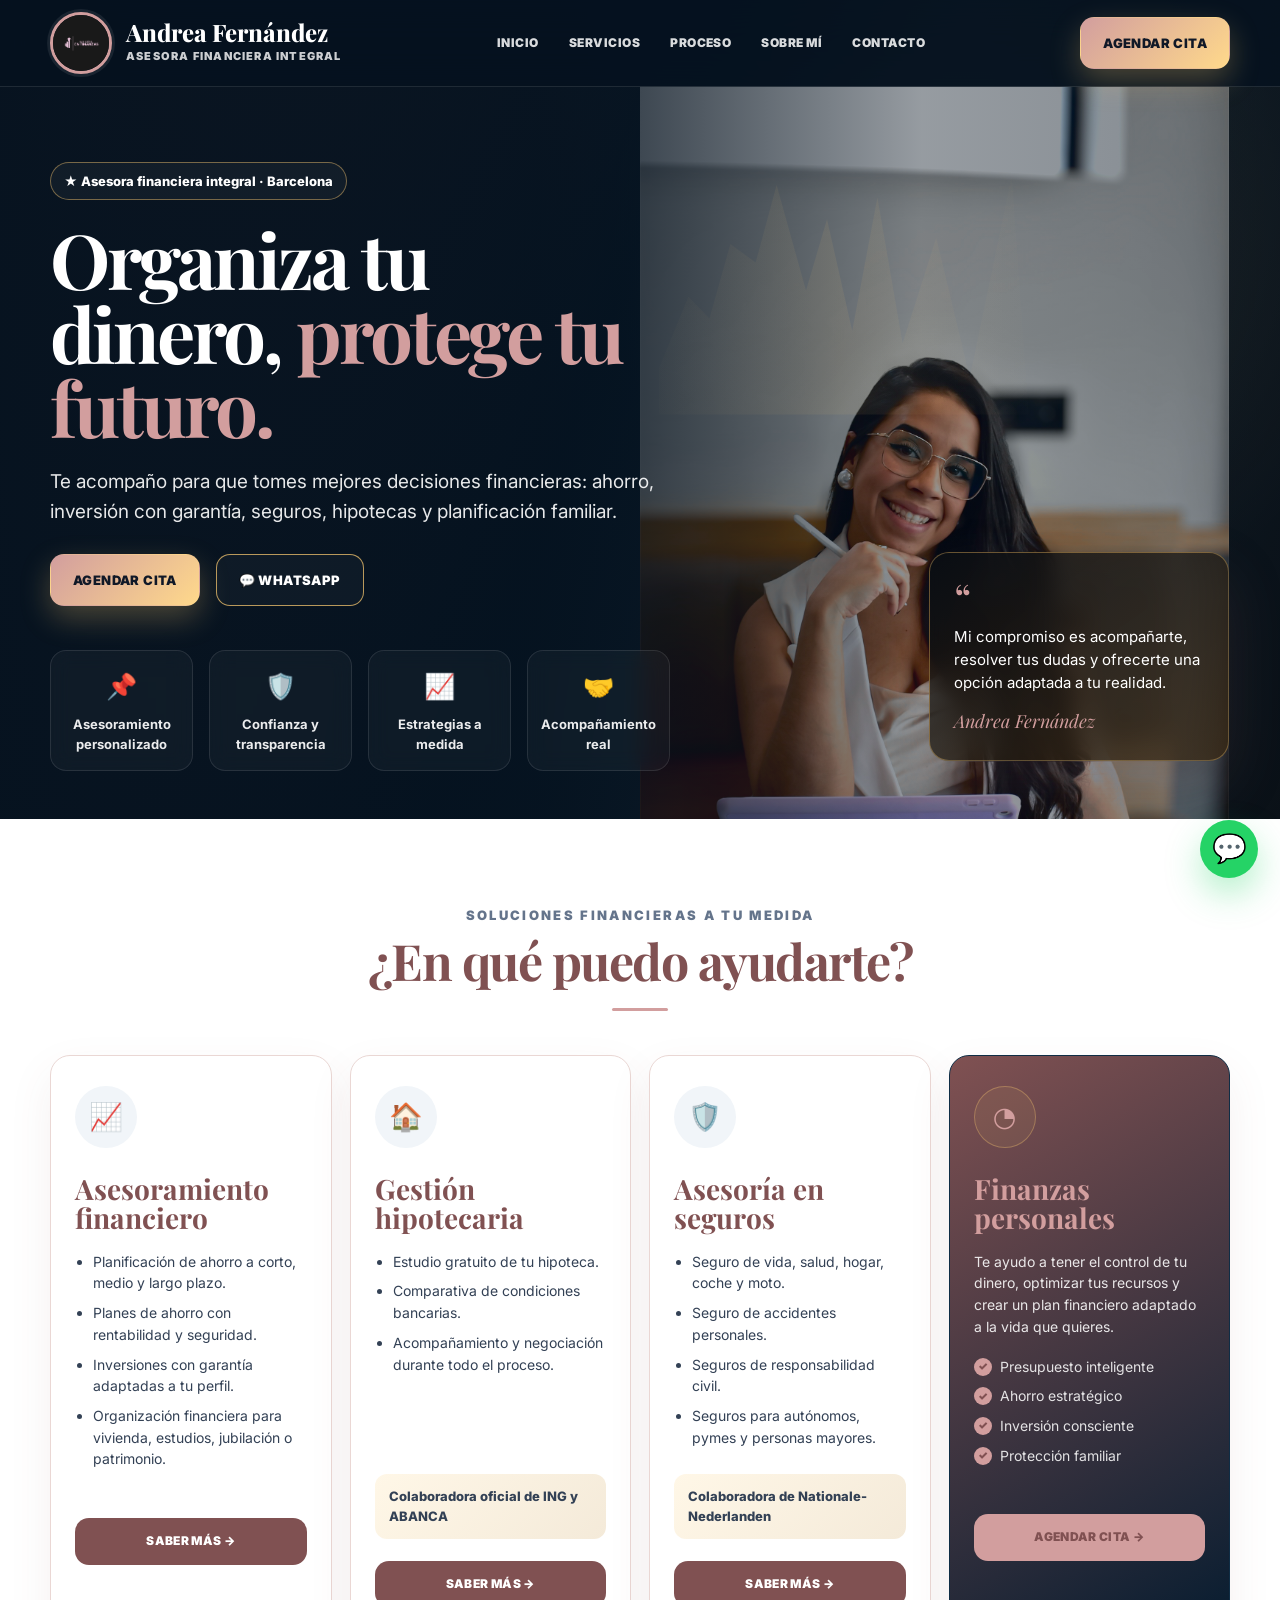
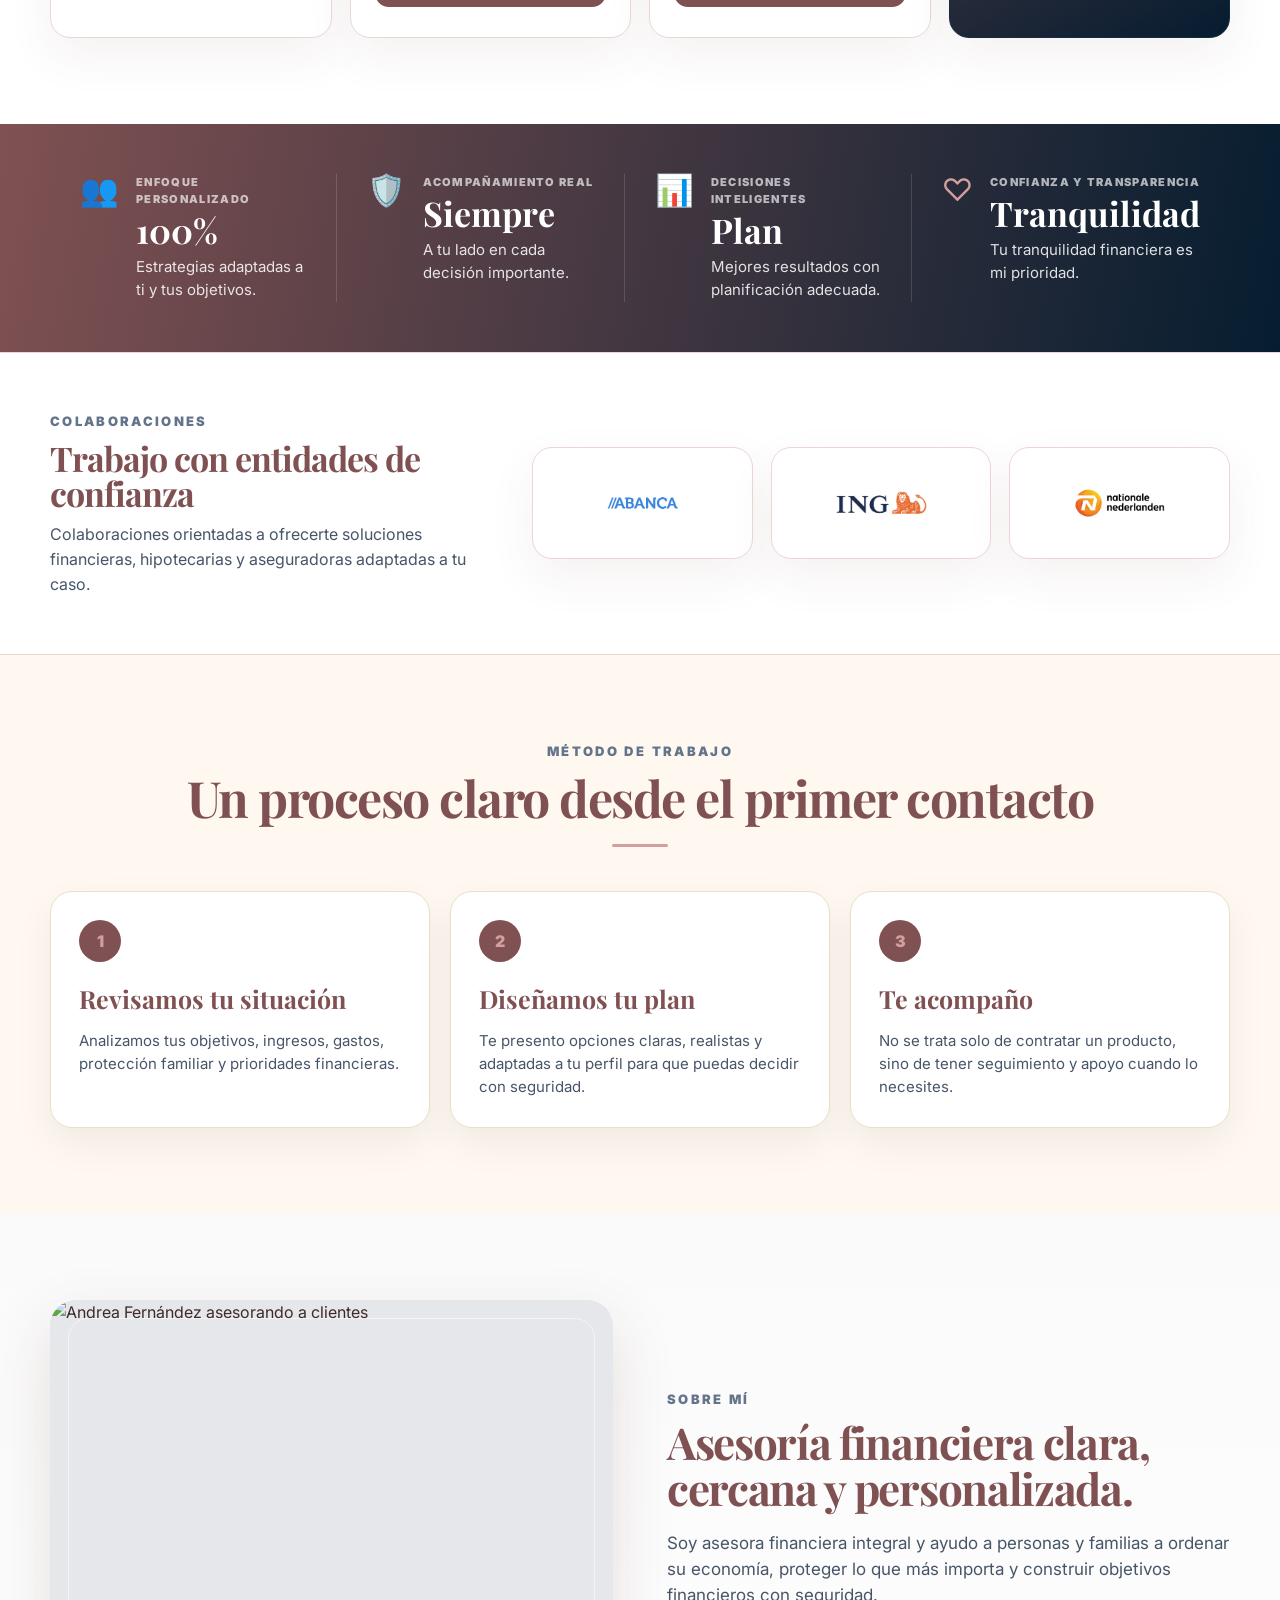
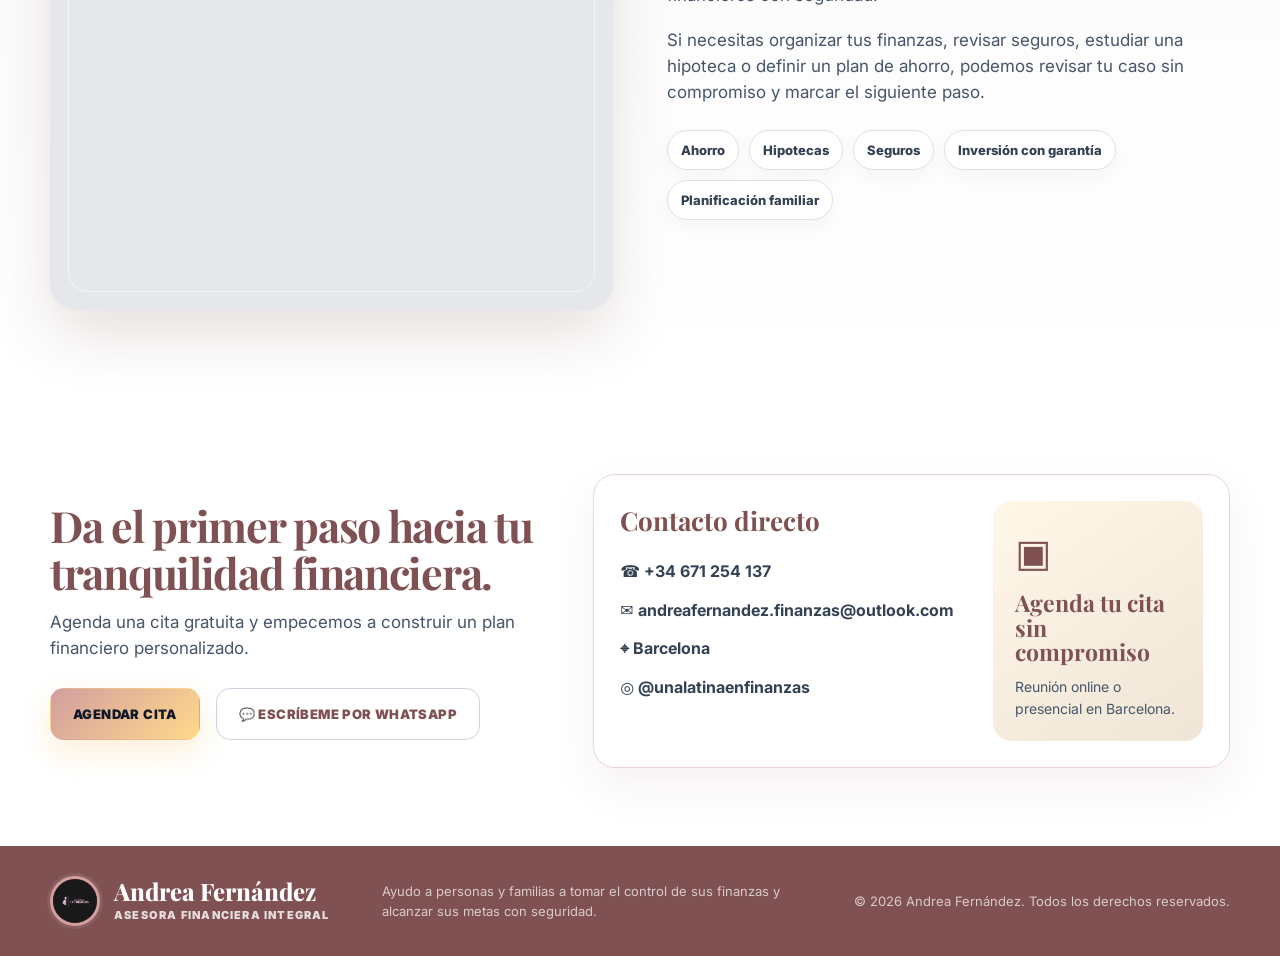
==== index.html @ b524e51c "Update index.html" ====
<!DOCTYPE html>
<html lang="es">
<head>
  <meta charset="UTF-8" />
  <meta name="viewport" content="width=device-width, initial-scale=1.0" />
  <title>Andrea Fernández | Asesora Financiera Integral</title>
  <meta name="description" content="Asesoramiento financiero integral, gestión hipotecaria y asesoría en seguros en Barcelona. Agenda tu cita con Andrea Fernández." />

  <link rel="preconnect" href="https://fonts.googleapis.com">
  <link rel="preconnect" href="https://fonts.gstatic.com" crossorigin>
  <link href="https://fonts.googleapis.com/css2?family=Inter:wght@400;500;600;700;800;900&family=Playfair+Display:wght@600;700;800&display=swap" rel="stylesheet">

  <style>
    :root{
      --navy:#805152;
      --navy-2:#9A6A6A;
      --navy-3:#B68384;
      --ink:#3f2a2a;
      --muted:#8a6d6d;
      --line:#ead7d4;
      --gold:#D29E9E;
      --gold-2:#C49081;
      --cream:#FFF8F0;
      --white:#ffffff;
      --green:#25d366;
      --shadow:0 24px 60px rgba(128,81,82,.18);
      --soft-shadow:0 18px 45px rgba(128,81,82,.08);
      --radius:26px;
    }

    *{box-sizing:border-box;margin:0;padding:0}
    html{scroll-behavior:smooth}
    body{
      font-family:Inter,system-ui,-apple-system,Segoe UI,sans-serif;
      color:var(--ink);
      background:#fff;
      line-height:1.55;
      overflow-x:hidden;
    }
    img{max-width:100%;display:block}
    a{text-decoration:none;color:inherit}
    .container{width:min(1180px,calc(100% - 40px));margin:auto}

    .btn{
      display:inline-flex;
      align-items:center;
      justify-content:center;
      gap:10px;
      border-radius:14px;
      padding:15px 22px;
      font-weight:900;
      font-size:13px;
      letter-spacing:.03em;
      transition:.25s ease;
      border:1px solid transparent;
      cursor:pointer;
      text-transform:uppercase;
      white-space:nowrap;
    }
    .btn.gold{
      position:relative;
      overflow:hidden;
      isolation:isolate;
      background:linear-gradient(135deg,var(--gold),#ffd98b);
      color:#101827;
      box-shadow:0 12px 30px rgba(243,196,110,.28);
    }
    .btn.gold::before{
      content:"";
      position:absolute;
      top:-50%;
      left:-75%;
      width:50%;
      height:200%;
      background:linear-gradient(120deg,transparent,rgba(255,255,255,.65),transparent);
      transform:rotate(25deg);
      animation:shine 2.8s infinite;
      z-index:-1;
    }
    .btn.gold.pulse{
      animation:pulseGold 1.9s infinite;
    }
    @keyframes shine{
      0%{left:-75%}
      45%,100%{left:130%}
    }
    @keyframes pulseGold{
      0%,100%{box-shadow:0 12px 30px rgba(243,196,110,.28),0 0 0 0 rgba(243,196,110,.36)}
      50%{box-shadow:0 18px 38px rgba(243,196,110,.42),0 0 0 10px rgba(243,196,110,0)}
    }
    .btn.gold:hover{transform:translateY(-3px);box-shadow:0 18px 36px rgba(243,196,110,.38)}
    .btn.outline{border-color:rgba(243,196,110,.75);color:#fff;background:rgba(255,255,255,.03)}
    .btn.outline:hover{background:rgba(243,196,110,.12);transform:translateY(-3px)}
    .btn.light{border:1px solid #cbd5e1;color:var(--navy);background:#fff}
    .btn.light:hover{transform:translateY(-3px);box-shadow:0 14px 30px rgba(15,23,42,.12)}
    .btn.whatsapp{background:var(--green);color:#fff;box-shadow:0 14px 30px rgba(37,211,102,.22)}
    .btn.whatsapp:hover{transform:translateY(-3px);box-shadow:0 20px 40px rgba(37,211,102,.28)}

    .nav{
      position:fixed;
      top:0;
      left:0;
      width:100%;
      z-index:50;
      background:rgba(5,18,31,.82);
      backdrop-filter:blur(20px);
      border-bottom:1px solid rgba(255,255,255,.1);
      transition:.25s ease;
    }
    .nav-inner{height:86px;display:flex;align-items:center;justify-content:space-between;gap:28px}
    .brand{display:flex;align-items:center;gap:14px;color:#fff;min-width:max-content}
    .brand-logo{
      width:62px;
      height:62px;
      border-radius:50%;
      object-fit:cover;
      background:#fff;
      border:3px solid var(--gold);
      box-shadow:0 0 0 3px rgba(255,255,255,.08);
    }
    .brand-name{font-family:'Playfair Display',serif;font-size:24px;line-height:1;font-weight:800}
    .brand-role{font-size:11px;font-weight:900;letter-spacing:.11em;text-transform:uppercase;color:rgba(255,255,255,.8);margin-top:4px}
    .nav-links{display:flex;align-items:center;gap:30px;color:#fff;font-size:12px;font-weight:900;text-transform:uppercase;letter-spacing:.04em}
    .nav-links a{opacity:.85;transition:.2s}
    .nav-links a:hover{opacity:1;color:var(--gold)}

    .hero{
      min-height:760px;
      background:
        radial-gradient(circle at 78% 30%,rgba(243,196,110,.16),transparent 34%),
        linear-gradient(110deg,var(--navy) 0%,#061827 46%,rgba(6,24,39,.94) 62%,#101010 100%);
      color:#fff;
      padding-top:86px;
      position:relative;
      overflow:hidden;
    }
    .hero:before{
      content:"";
      position:absolute;
      inset:0;
      background:linear-gradient(90deg,rgba(5,18,31,.98) 0%,rgba(5,18,31,.9) 42%,rgba(5,18,31,.42) 72%,rgba(5,18,31,.5) 100%);
      z-index:1;
    }
    .hero:after{
      content:"";
      position:absolute;
      right:18%;
      top:120px;
      width:420px;
      height:310px;
      background:linear-gradient(90deg,transparent,rgba(243,196,110,.13),transparent);
      clip-path:polygon(7% 80%,14% 57%,19% 64%,24% 40%,30% 46%,35% 21%,42% 55%,47% 32%,53% 68%,59% 25%,65% 72%,73% 38%,81% 83%,91% 18%,95% 95%,7% 95%);
      opacity:.65;
      z-index:1;
    }
    .hero-photo{
      position:absolute;
      right:4%;
      bottom:0;
      width:min(46vw,590px);
      height:calc(100% - 86px);
      object-fit:cover;
      object-position:center top;
      z-index:0;
      filter:saturate(1.05) contrast(1.03);
    }
    .hero-content{
      position:relative;
      z-index:2;
      display:grid;
      grid-template-columns:minmax(0,620px) 1fr;
      gap:40px;
      align-items:center;
      min-height:674px;
      padding:76px 0 48px;
    }
    .eyebrow{
      display:inline-flex;
      align-items:center;
      gap:9px;
      border:1px solid rgba(243,196,110,.45);
      background:rgba(255,255,255,.04);
      border-radius:999px;
      padding:8px 13px;
      color:#fff;
      font-size:13px;
      font-weight:800;
      margin-bottom:22px;
    }
    h1{
      font-family:'Playfair Display',serif;
      font-size:clamp(44px,6vw,76px);
      line-height:.97;
      letter-spacing:-.04em;
      margin-bottom:24px;
      max-width:680px;
    }
    h1 span{color:var(--gold)}
    .hero-lead{font-size:19px;color:rgba(255,255,255,.9);max-width:610px;margin-bottom:28px}
    .actions{display:flex;gap:16px;flex-wrap:wrap;margin-bottom:44px}
    .trust-row{display:grid;grid-template-columns:repeat(4,1fr);gap:16px;max-width:630px}
    .trust-item{
      padding:16px 12px;
      color:rgba(255,255,255,.92);
      font-size:13px;
      font-weight:700;
      text-align:center;
      border:1px solid rgba(255,255,255,.1);
      border-radius:16px;
      background:rgba(255,255,255,.035);
      backdrop-filter:blur(10px);
    }
    .trust-item .icon{font-size:25px;margin-bottom:8px;color:var(--gold)}

    .quote-card{
      position:absolute;
      right:4%;
      bottom:58px;
      z-index:3;
      width:300px;
      border:1px solid rgba(243,196,110,.35);
      border-radius:20px;
      padding:24px;
      background:linear-gradient(145deg,rgba(11,15,20,.76),rgba(59,40,18,.74));
      backdrop-filter:blur(12px);
      box-shadow:var(--shadow);
    }
    .quote-card .mark{font-family:'Playfair Display',serif;color:var(--gold);font-size:42px;line-height:1}
    .quote-card p{font-size:15px;color:#fff;margin:6px 0 14px}
    .signature{font-family:'Playfair Display',serif;color:var(--gold);font-style:italic;font-size:18px}

    .section{padding:86px 0}
    .section-head{text-align:center;margin-bottom:44px}
    .section-kicker{font-size:13px;font-weight:900;text-transform:uppercase;letter-spacing:.18em;color:#64748b;margin-bottom:10px}
    .section-title{font-family:'Playfair Display',serif;font-size:clamp(34px,4vw,50px);line-height:1.05;color:var(--navy);letter-spacing:-.03em}
    .section-title:after{content:"";display:block;width:56px;height:3px;background:var(--gold);margin:20px auto 0;border-radius:99px}

    .services-grid{display:grid;grid-template-columns:repeat(4,1fr);gap:18px}
    .service-card{
      border:1px solid var(--line);
      border-radius:20px;
      padding:30px 24px;
      background:#fff;
      box-shadow:var(--soft-shadow);
      min-height:452px;
      display:flex;
      flex-direction:column;
      transition:.25s;
    }
    .service-card:hover{transform:translateY(-7px);box-shadow:0 28px 70px rgba(15,23,42,.12);border-color:rgba(243,196,110,.55)}
    .service-card.dark{background:linear-gradient(150deg,var(--navy),#061c30);color:#fff;border-color:#0f2d45}
    .service-icon{width:62px;height:62px;border-radius:50%;background:#f1f5f9;display:grid;place-items:center;margin-bottom:26px;color:var(--navy);font-size:27px}
    .service-card.dark .service-icon{background:rgba(243,196,110,.08);color:var(--gold);border:1px solid rgba(243,196,110,.35)}
    .service-card h3{font-family:'Playfair Display',serif;font-size:28px;line-height:1.05;margin-bottom:18px;color:var(--navy)}
    .service-card.dark h3{color:var(--gold)}
    .service-card p{font-size:14px}
    .service-card ul{padding-left:18px;margin-bottom:18px;color:#334155;font-size:14px}
    .service-card li{margin-bottom:8px}
    .service-card.dark ul{color:rgba(255,255,255,.86);list-style:none;padding-left:0}
    .service-card.dark li{display:flex;gap:8px}
    .service-card.dark li:before{content:"✓";width:18px;height:18px;border-radius:50%;display:inline-grid;place-items:center;background:var(--gold);color:var(--navy);font-size:11px;font-weight:900;flex:none;margin-top:2px}
    .badge{margin-top:auto;background:linear-gradient(135deg,#fff7e7,#f4ead9);border-radius:12px;padding:12px 14px;color:#334155;font-size:13px;font-weight:800}
    .service-card .btn{margin-top:22px;width:100%;padding:13px 16px;font-size:12px;background:var(--navy);color:#fff}
    .service-card.dark .btn{background:var(--gold);color:var(--navy)}

    .stats-band{background:linear-gradient(100deg,var(--navy),#061d30);color:#fff;padding:50px 0}
    .stats-grid{display:grid;grid-template-columns:repeat(4,1fr);gap:0}
    .stat{padding:0 30px;border-right:1px solid rgba(255,255,255,.14);display:flex;gap:17px;align-items:flex-start}
    .stat:last-child{border-right:0}
    .stat-icon{font-size:31px;color:var(--gold);line-height:1}
    .stat small{display:block;color:rgba(255,255,255,.66);font-size:11px;letter-spacing:.12em;text-transform:uppercase;font-weight:900;margin-bottom:5px}
    .stat strong{font-family:'Playfair Display',serif;font-size:34px;line-height:1.05;color:#fff}
    .stat p{color:rgba(255,255,255,.86);font-size:15px;margin-top:4px}

    .about{background:linear-gradient(180deg,#fafafa,#fff)}
    .about-grid{display:grid;grid-template-columns:1fr 1fr;gap:54px;align-items:center}
    .about-photo{border-radius:var(--radius);overflow:hidden;box-shadow:var(--shadow);position:relative;background:#e5e7eb}
    .about-photo img{width:100%;height:610px;object-fit:cover;object-position:center}
    .about-photo:after{content:"";position:absolute;inset:18px;border:1px solid rgba(255,255,255,.55);border-radius:20px;pointer-events:none}
    .about-copy h2{font-family:'Playfair Display',serif;font-size:44px;line-height:1.05;margin-bottom:18px;color:var(--navy);letter-spacing:-.03em}
    .about-copy p{font-size:17px;color:#475569;margin-bottom:18px}
    .pills{display:flex;flex-wrap:wrap;gap:10px;margin-top:24px}
    .pill{border:1px solid #dbe2ea;border-radius:999px;padding:9px 13px;font-weight:800;color:#334155;background:#fff;font-size:13px;box-shadow:0 8px 20px rgba(15,23,42,.04)}

    .partners{background:#fff;padding:58px 0;border-top:1px solid var(--line);border-bottom:1px solid var(--line)}
    .partners-box{display:grid;grid-template-columns:.9fr 1.4fr;gap:34px;align-items:center}
    .partners-copy h2{font-family:'Playfair Display',serif;font-size:34px;line-height:1.05;color:var(--navy);letter-spacing:-.03em;margin-bottom:10px}
    .partners-copy p{color:#475569;font-size:16px}
    .partners-logos{display:grid;grid-template-columns:repeat(3,1fr);gap:18px;align-items:center}
    .partner-logo{height:112px;border:1px solid var(--line);border-radius:20px;background:#fff;display:flex;align-items:center;justify-content:center;padding:22px;box-shadow:var(--soft-shadow);transition:.25s}
    .partner-logo:hover{transform:translateY(-5px);border-color:rgba(243,196,110,.65);box-shadow:0 24px 50px rgba(15,23,42,.11)}
    .partner-logo img{max-height:58px;max-width:100%;object-fit:contain}

    .process{background:var(--cream)}
    .process-grid{display:grid;grid-template-columns:repeat(3,1fr);gap:20px}
    .process-card{background:#fff;border:1px solid #eadfca;border-radius:22px;padding:28px;box-shadow:0 16px 40px rgba(15,23,42,.06)}
    .process-number{width:42px;height:42px;border-radius:50%;display:grid;place-items:center;background:var(--navy);color:var(--gold);font-weight:900;margin-bottom:18px}
    .process-card h3{font-family:'Playfair Display',serif;color:var(--navy);font-size:25px;margin-bottom:10px}
    .process-card p{color:#475569;font-size:15px}

    .cta-section{padding:78px 0;background:#fff}
    .cta-box{display:grid;grid-template-columns:1.05fr 1.35fr;gap:48px;align-items:center}
    .cta-copy h2{font-family:'Playfair Display',serif;font-size:43px;line-height:1.08;color:var(--navy);margin-bottom:14px;letter-spacing:-.03em}
    .cta-copy p{color:#475569;font-size:17px;margin-bottom:26px}
    .contact-panel{border:1px solid var(--line);border-radius:22px;padding:26px;background:#fff;box-shadow:var(--soft-shadow);display:grid;grid-template-columns:1fr 210px;gap:22px}
    .contact-panel h3{font-family:'Playfair Display',serif;font-size:26px;margin-bottom:18px;color:var(--navy)}
    .contact-list{display:grid;gap:14px}
    .contact-item{display:flex;gap:12px;align-items:center;color:#334155;font-weight:700;word-break:break-word}
    .mini-appointment{background:linear-gradient(145deg,#fff7e8,#f0e5d7);border-radius:18px;padding:22px;color:var(--navy);transition:.25s}
    .mini-appointment:hover{transform:translateY(-4px);box-shadow:0 14px 30px rgba(15,23,42,.12)}
    .mini-appointment .mini-icon{font-size:38px;margin-bottom:10px}
    .mini-appointment strong{font-family:'Playfair Display',serif;font-size:23px;line-height:1.05;display:block;margin-bottom:12px}
    .mini-appointment p{color:#475569;font-size:14px}

    .floating-whatsapp{
      position:fixed;
      right:22px;
      bottom:22px;
      z-index:60;
      width:58px;
      height:58px;
      border-radius:50%;
      display:grid;
      place-items:center;
      background:var(--green);
      color:#fff;
      font-size:28px;
      box-shadow:0 16px 35px rgba(37,211,102,.34);
      transition:.25s;
    }
    .floating-whatsapp:hover{transform:translateY(-4px) scale(1.03)}

    .footer{background:var(--navy);color:#fff;padding:30px 0}
    .footer-inner{display:flex;justify-content:space-between;align-items:center;gap:30px}
    .footer .brand-logo{width:50px;height:50px}
    .footer p{font-size:13px;color:rgba(255,255,255,.7);max-width:420px}

    .reveal{opacity:0;transform:translateY(26px);transition:.7s cubic-bezier(.2,.8,.2,1)}
    .reveal.visible{opacity:1;transform:none}

    @media (max-width:1050px){
      .nav-links{display:none}
      .hero-photo{opacity:.38;width:72vw;right:-8%}
      .quote-card{display:none}
      .hero-content{grid-template-columns:1fr}
      .services-grid,.stats-grid,.process-grid{grid-template-columns:repeat(2,1fr)}
      .partners-box{grid-template-columns:1fr}
      .partners-logos{grid-template-columns:repeat(3,1fr)}
      .stat{border-right:0;border-bottom:1px solid rgba(255,255,255,.14);padding:24px}
      .about-grid,.cta-box,.contact-panel{grid-template-columns:1fr}
      .about-photo img{height:520px}
    }

    @media (max-width:680px){
      .container{width:min(100% - 28px,1180px)}
      .nav-inner{height:76px}
      .brand-logo{width:50px;height:50px}
      .brand-name{font-size:20px}
      .brand-role{font-size:9px}
      .nav .btn{display:none}
      .hero{padding-top:76px;min-height:auto}
      .hero-content{min-height:auto;padding:64px 0 46px}
      .hero-photo{width:100%;right:-34%;opacity:.22}
      .actions .btn{width:100%}
      .trust-row,.services-grid,.stats-grid,.process-grid{grid-template-columns:1fr}
      .partners-logos{grid-template-columns:1fr}
      .partner-logo{height:104px}
      .section{padding:60px 0}
      .service-card{min-height:auto}
      .footer-inner{flex-direction:column;text-align:center}
      .contact-panel{padding:18px}
      .cta-copy h2,.about-copy h2{font-size:34px}
      .about-photo img{height:430px}
      .floating-whatsapp{right:16px;bottom:16px;width:54px;height:54px}
    }
  </style>
</head>
<body>
  <nav class="nav">
    <div class="container nav-inner">
      <a class="brand" href="#inicio" aria-label="Andrea Fernández inicio">
        <img src="logo.png" alt="Logo de Andrea Fernández" class="brand-logo">
        <div>
          <div class="brand-name">Andrea Fernández</div>
          <div class="brand-role">Asesora financiera integral</div>
        </div>
      </a>

      <div class="nav-links" aria-label="Navegación principal">
        <a href="#inicio">Inicio</a>
        <a href="#servicios">Servicios</a>
        <a href="#proceso">Proceso</a>
        <a href="#sobre-mi">Sobre mí</a>
        <a href="#contacto">Contacto</a>
      </div>

      <a class="btn gold pulse" href="https://wa.me/34671254137?text=Hola%20Andrea,%20quiero%20agendar%20una%20cita%20para%20revisar%20mis%20finanzas." target="_blank" rel="noopener">Agendar cita</a>
    </div>
  </nav>

  <header class="hero" id="inicio">
    <img src="yo.png" class="hero-photo" alt="Andrea Fernández, asesora financiera integral">

    <div class="container hero-content">
      <div>
        <div class="eyebrow">★ Asesora financiera integral · Barcelona</div>
        <h1>Organiza tu dinero, <span>protege tu futuro.</span></h1>
        <p class="hero-lead">Te acompaño para que tomes mejores decisiones financieras: ahorro, inversión con garantía, seguros, hipotecas y planificación familiar.</p>

        <div class="actions">
          <a class="btn gold pulse" href="https://wa.me/34671254137?text=Hola%20Andrea,%20quiero%20agendar%20una%20cita%20financiera." target="_blank" rel="noopener">Agendar cita</a>
          <a class="btn outline" href="https://wa.me/34671254137?text=Hola%20Andrea,%20quiero%20información%20sobre%20tus%20servicios." target="_blank" rel="noopener">💬 WhatsApp</a>
        </div>

        <div class="trust-row">
          <div class="trust-item"><div class="icon">📌</div>Asesoramiento personalizado</div>
          <div class="trust-item"><div class="icon">🛡️</div>Confianza y transparencia</div>
          <div class="trust-item"><div class="icon">📈</div>Estrategias a medida</div>
          <div class="trust-item"><div class="icon">🤝</div>Acompañamiento real</div>
        </div>
      </div>
    </div>

    <div class="quote-card">
      <div class="mark">“</div>
      <p>Mi compromiso es acompañarte, resolver tus dudas y ofrecerte una opción adaptada a tu realidad.</p>
      <div class="signature">Andrea Fernández</div>
    </div>
  </header>

  <main>
    <section class="section" id="servicios">
      <div class="container">
        <div class="section-head reveal">
          <div class="section-kicker">Soluciones financieras a tu medida</div>
          <h2 class="section-title">¿En qué puedo ayudarte?</h2>
        </div>

        <div class="services-grid">
          <article class="service-card reveal">
            <div class="service-icon">📈</div>
            <h3>Asesoramiento financiero</h3>
            <ul>
              <li>Planificación de ahorro a corto, medio y largo plazo.</li>
              <li>Planes de ahorro con rentabilidad y seguridad.</li>
              <li>Inversiones con garantía adaptadas a tu perfil.</li>
              <li>Organización financiera para vivienda, estudios, jubilación o patrimonio.</li>
            </ul>
            <a class="btn" href="https://wa.me/34671254137?text=Hola%20Andrea,%20quiero%20asesoramiento%20financiero." target="_blank" rel="noopener">Saber más →</a>
          </article>

          <article class="service-card reveal">
            <div class="service-icon">🏠</div>
            <h3>Gestión hipotecaria</h3>
            <ul>
              <li>Estudio gratuito de tu hipoteca.</li>
              <li>Comparativa de condiciones bancarias.</li>
              <li>Acompañamiento y negociación durante todo el proceso.</li>
            </ul>
            <div class="badge">Colaboradora oficial de ING y ABANCA</div>
            <a class="btn" href="https://wa.me/34671254137?text=Hola%20Andrea,%20quiero%20revisar%20mi%20hipoteca." target="_blank" rel="noopener">Saber más →</a>
          </article>

          <article class="service-card reveal">
            <div class="service-icon">🛡️</div>
            <h3>Asesoría en seguros</h3>
            <ul>
              <li>Seguro de vida, salud, hogar, coche y moto.</li>
              <li>Seguro de accidentes personales.</li>
              <li>Seguros de responsabilidad civil.</li>
              <li>Seguros para autónomos, pymes y personas mayores.</li>
            </ul>
            <div class="badge">Colaboradora de Nationale-Nederlanden</div>
            <a class="btn" href="https://wa.me/34671254137?text=Hola%20Andrea,%20quiero%20asesoría%20en%20seguros." target="_blank" rel="noopener">Saber más →</a>
          </article>

          <article class="service-card dark reveal" id="finanzas">
            <div class="service-icon">◔</div>
            <h3>Finanzas personales</h3>
            <p style="margin-bottom:18px;color:rgba(255,255,255,.88)">Te ayudo a tener el control de tu dinero, optimizar tus recursos y crear un plan financiero adaptado a la vida que quieres.</p>
            <ul>
              <li>Presupuesto inteligente</li>
              <li>Ahorro estratégico</li>
              <li>Inversión consciente</li>
              <li>Protección familiar</li>
            </ul>
            <a class="btn" href="https://wa.me/34671254137?text=Hola%20Andrea,%20quiero%20agendar%20una%20cita%20para%20organizar%20mis%20finanzas." target="_blank" rel="noopener">Agendar cita →</a>
          </article>
        </div>
      </div>
    </section>

    <section class="stats-band">
      <div class="container stats-grid">
        <div class="stat reveal"><div class="stat-icon">👥</div><div><small>Enfoque personalizado</small><strong>100%</strong><p>Estrategias adaptadas a ti y tus objetivos.</p></div></div>
        <div class="stat reveal"><div class="stat-icon">🛡️</div><div><small>Acompañamiento real</small><strong>Siempre</strong><p>A tu lado en cada decisión importante.</p></div></div>
        <div class="stat reveal"><div class="stat-icon">📊</div><div><small>Decisiones inteligentes</small><strong>Plan</strong><p>Mejores resultados con planificación adecuada.</p></div></div>
        <div class="stat reveal"><div class="stat-icon">♡</div><div><small>Confianza y transparencia</small><strong>Tranquilidad</strong><p>Tu tranquilidad financiera es mi prioridad.</p></div></div>
      </div>
    </section>

    <section class="partners" aria-label="Entidades colaboradoras">
      <div class="container partners-box">
        <div class="partners-copy reveal">
          <div class="section-kicker">Colaboraciones</div>
          <h2>Trabajo con entidades de confianza</h2>
          <p>Colaboraciones orientadas a ofrecerte soluciones financieras, hipotecarias y aseguradoras adaptadas a tu caso.</p>
        </div>

        <div class="partners-logos reveal">
          <div class="partner-logo"><img src="logoabanca.png" alt="Logo ABANCA"></div>
          <div class="partner-logo"><img src="logoing.png" alt="Logo ING"></div>
          <div class="partner-logo"><img src="nnlogo.png" alt="Logo Nationale-Nederlanden"></div>
        </div>
      </div>
    </section>

    <section class="section process" id="proceso">
      <div class="container">
        <div class="section-head reveal">
          <div class="section-kicker">Método de trabajo</div>
          <h2 class="section-title">Un proceso claro desde el primer contacto</h2>
        </div>

        <div class="process-grid">
          <article class="process-card reveal">
            <div class="process-number">1</div>
            <h3>Revisamos tu situación</h3>
            <p>Analizamos tus objetivos, ingresos, gastos, protección familiar y prioridades financieras.</p>
          </article>
          <article class="process-card reveal">
            <div class="process-number">2</div>
            <h3>Diseñamos tu plan</h3>
            <p>Te presento opciones claras, realistas y adaptadas a tu perfil para que puedas decidir con seguridad.</p>
          </article>
          <article class="process-card reveal">
            <div class="process-number">3</div>
            <h3>Te acompaño</h3>
            <p>No se trata solo de contratar un producto, sino de tener seguimiento y apoyo cuando lo necesites.</p>
          </article>
        </div>
      </div>
    </section>

    <section class="section about" id="sobre-mi">
      <div class="container about-grid">
        <div class="about-photo reveal">
          <img src="sobremi.png" alt="Andrea Fernández asesorando a clientes">
        </div>

        <div class="about-copy reveal">
          <div class="section-kicker">Sobre mí</div>
          <h2>Asesoría financiera clara, cercana y personalizada.</h2>
          <p>Soy asesora financiera integral y ayudo a personas y familias a ordenar su economía, proteger lo que más importa y construir objetivos financieros con seguridad.</p>
          <p>Si necesitas organizar tus finanzas, revisar seguros, estudiar una hipoteca o definir un plan de ahorro, podemos revisar tu caso sin compromiso y marcar el siguiente paso.</p>

          <div class="pills">
            <span class="pill">Ahorro</span>
            <span class="pill">Hipotecas</span>
            <span class="pill">Seguros</span>
            <span class="pill">Inversión con garantía</span>
            <span class="pill">Planificación familiar</span>
          </div>
        </div>
      </div>
    </section>

    <section class="cta-section" id="contacto">
      <div class="container cta-box">
        <div class="cta-copy reveal">
          <h2>Da el primer paso hacia tu tranquilidad financiera.</h2>
          <p>Agenda una cita gratuita y empecemos a construir un plan financiero personalizado.</p>
          <div class="actions" style="margin:0">
            <a class="btn gold" href="https://wa.me/34671254137?text=Hola%20Andrea,%20quiero%20agendar%20una%20cita%20gratuita." target="_blank" rel="noopener">Agendar cita</a>
            <a class="btn light" href="https://wa.me/34671254137" target="_blank" rel="noopener">💬 Escríbeme por WhatsApp</a>
          </div>
        </div>

        <div class="contact-panel reveal">
          <div>
            <h3>Contacto directo</h3>
            <div class="contact-list">
              <a class="contact-item" href="tel:+34671254137">☎ +34 671 254 137</a>
              <a class="contact-item" href="mailto:andreafernandez.finanzas@outlook.com">✉ andreafernandez.finanzas@outlook.com</a>
              <div class="contact-item">⌖ Barcelona</div>
              <a class="contact-item" href="https://www.instagram.com/unalatinaenfinanzas/" target="_blank" rel="noopener">◎ @unalatinaenfinanzas</a>
            </div>
          </div>

          <a class="mini-appointment" href="https://wa.me/34671254137?text=Hola%20Andrea,%20quiero%20agendar%20una%20cita." target="_blank" rel="noopener">
            <div class="mini-icon">▣</div>
            <strong>Agenda tu cita sin compromiso</strong>
            <p>Reunión online o presencial en Barcelona.</p>
          </a>
        </div>
      </div>
    </section>
  </main>

  <footer class="footer">
    <div class="container footer-inner">
      <a class="brand" href="#inicio">
        <img src="logo.png" alt="Andrea Fernández" class="brand-logo">
        <div>
          <div class="brand-name">Andrea Fernández</div>
          <div class="brand-role">Asesora financiera integral</div>
        </div>
      </a>
      <p>Ayudo a personas y familias a tomar el control de sus finanzas y alcanzar sus metas con seguridad.</p>
      <p>© 2026 Andrea Fernández. Todos los derechos reservados.</p>
    </div>
  </footer>

  <a class="floating-whatsapp" href="https://wa.me/34671254137?text=Hola%20Andrea,%20quiero%20información%20sobre%20tus%20servicios." target="_blank" rel="noopener" aria-label="Contactar por WhatsApp">💬</a>

  <script>
    const observer = new IntersectionObserver(entries => {
      entries.forEach(entry => {
        if(entry.isIntersecting){
          entry.target.classList.add('visible');
        }
      });
    }, { threshold: .14 });

    document.querySelectorAll('.reveal').forEach((el, i) => {
      el.style.transitionDelay = `${Math.min(i % 4, 3) * 90}ms`;
      observer.observe(el);
    });

    window.addEventListener('scroll', () => {
      const nav = document.querySelector('.nav');
      nav.style.background = window.scrollY > 20 ? 'rgba(5,18,31,.94)' : 'rgba(5,18,31,.82)';
    });
  </script>
</body>
</html>
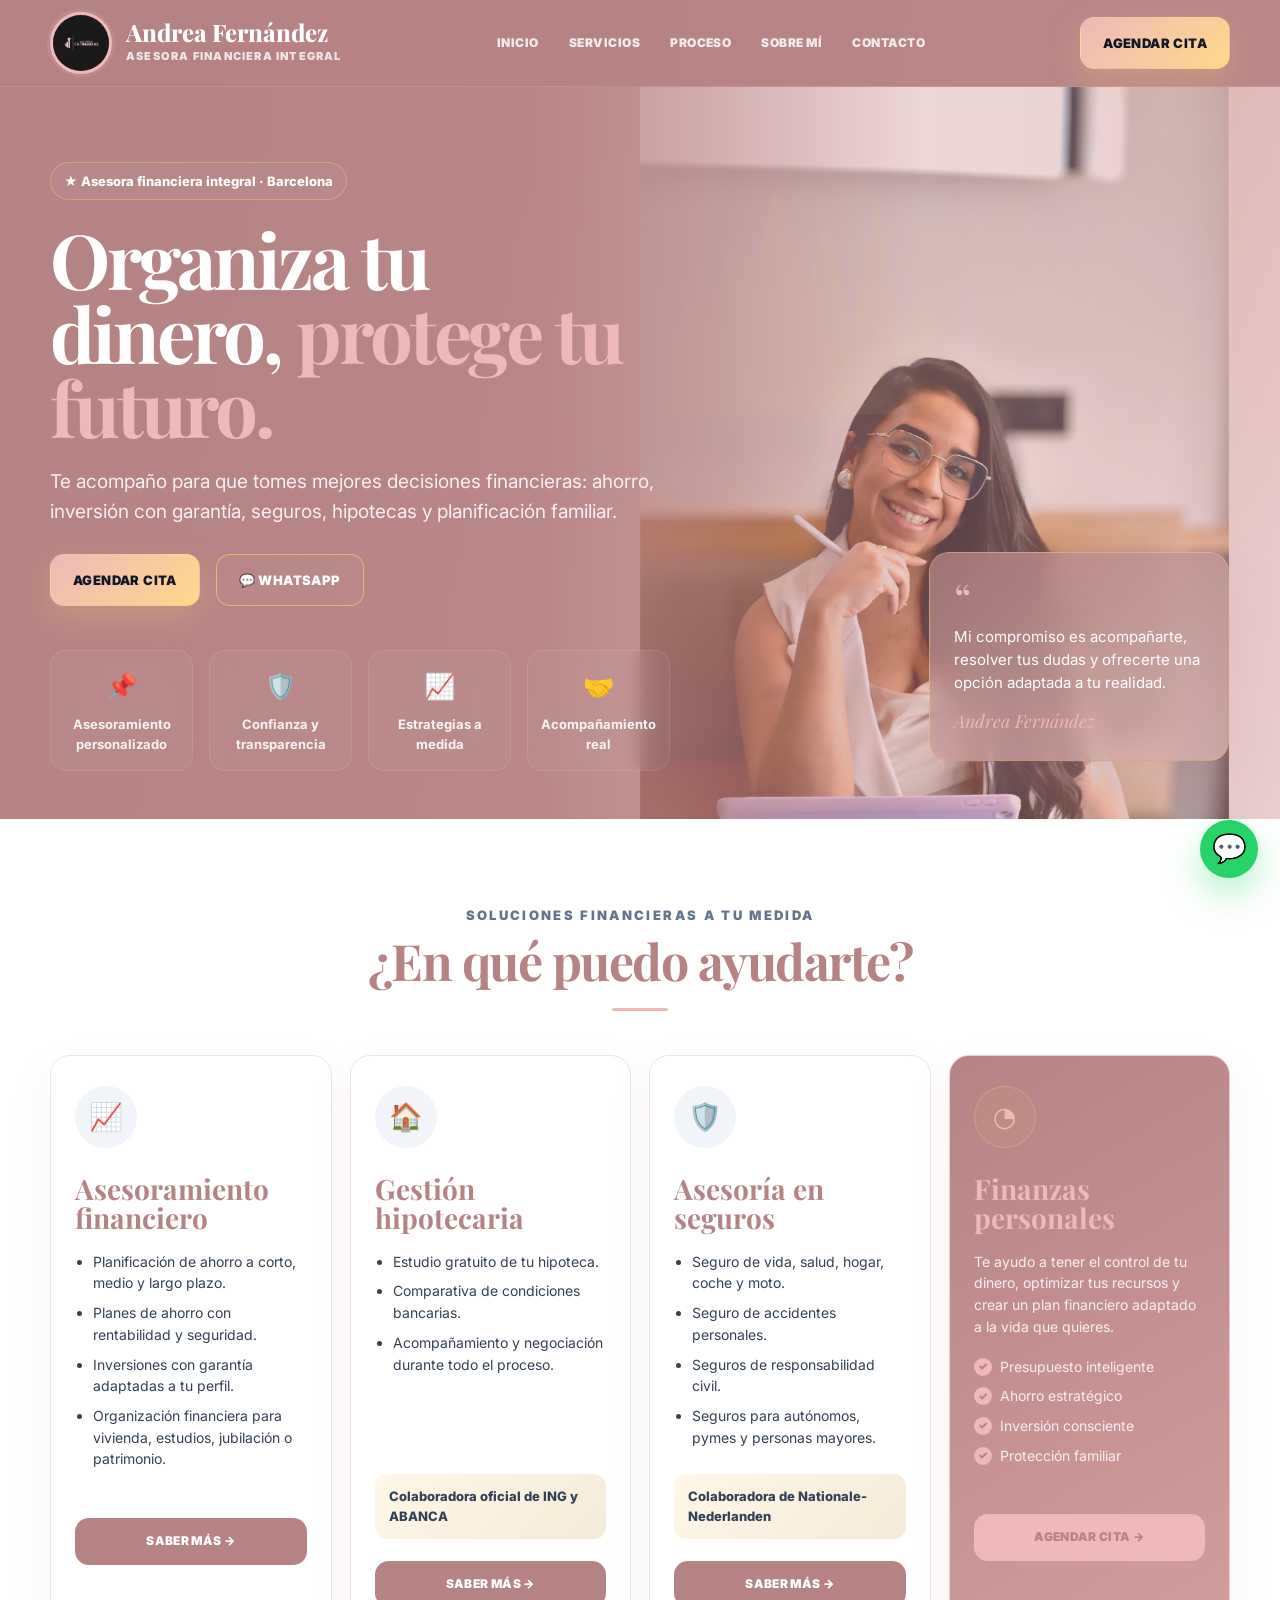
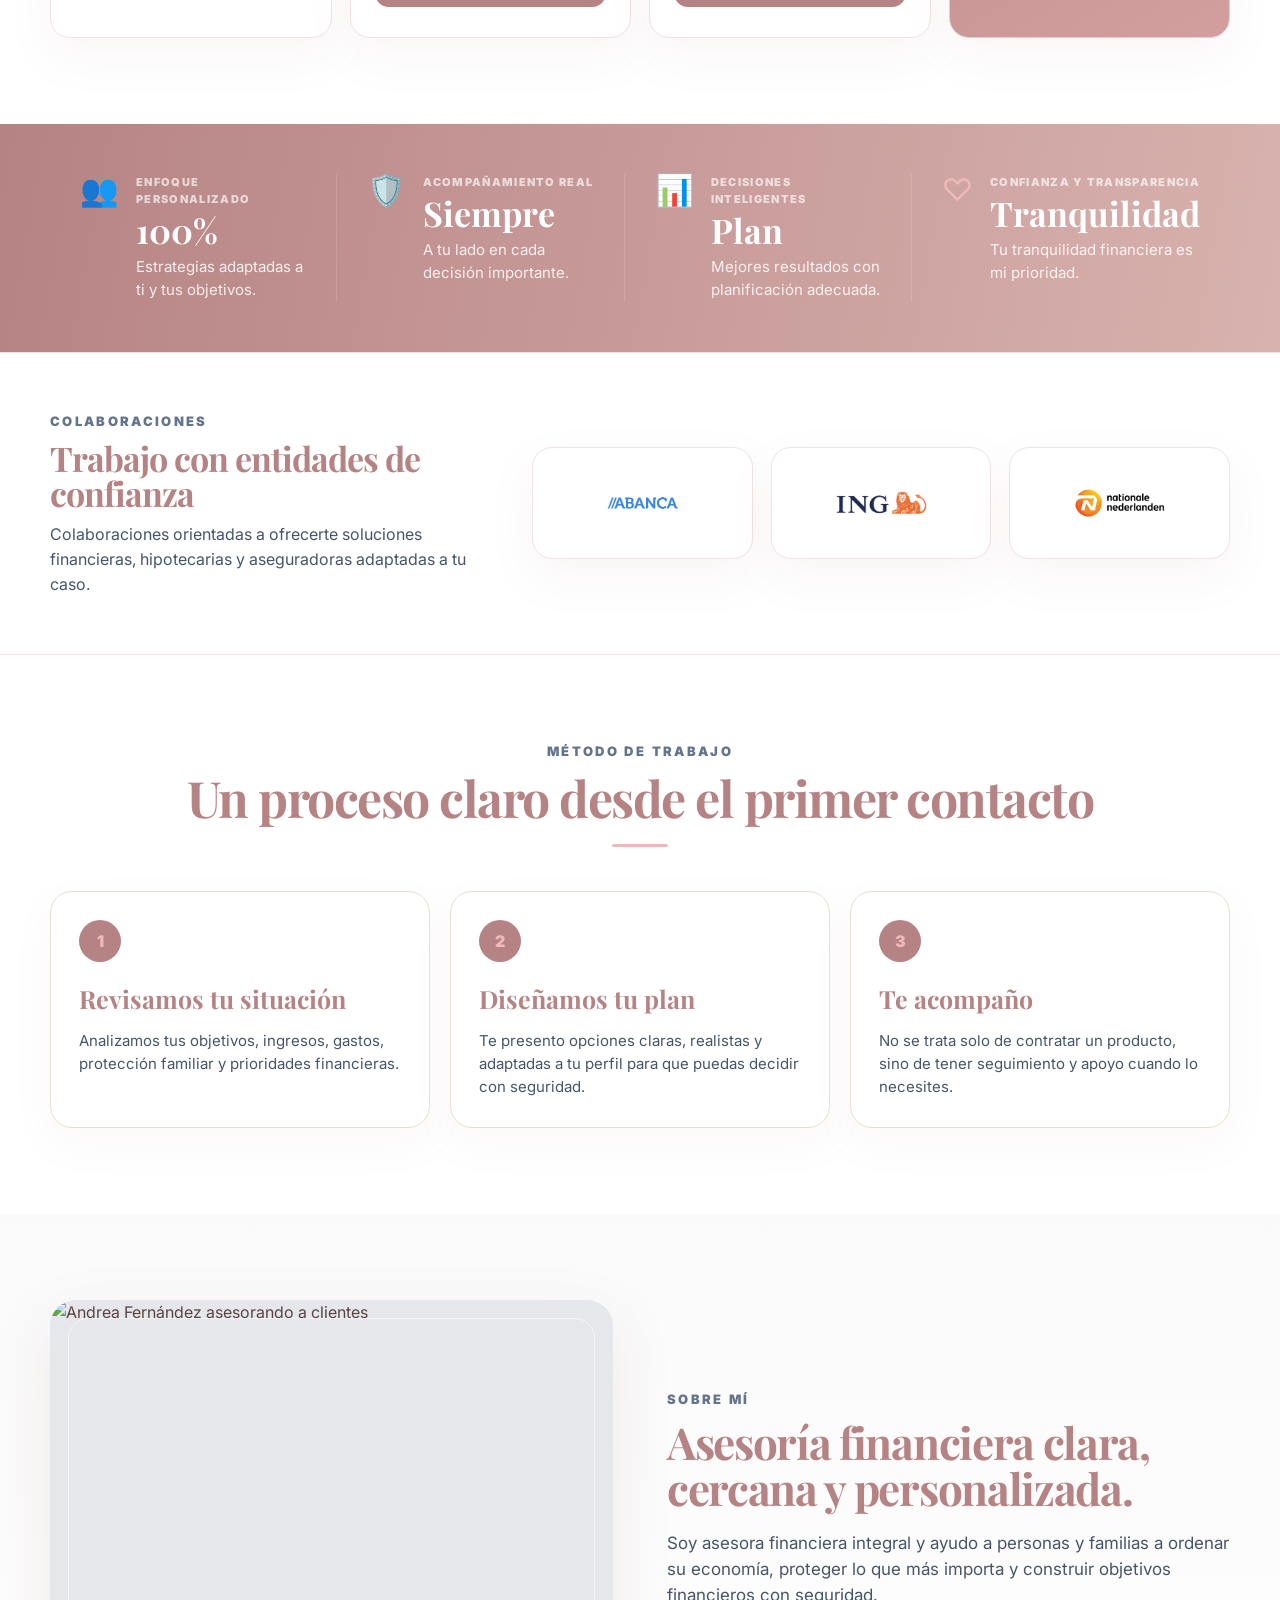
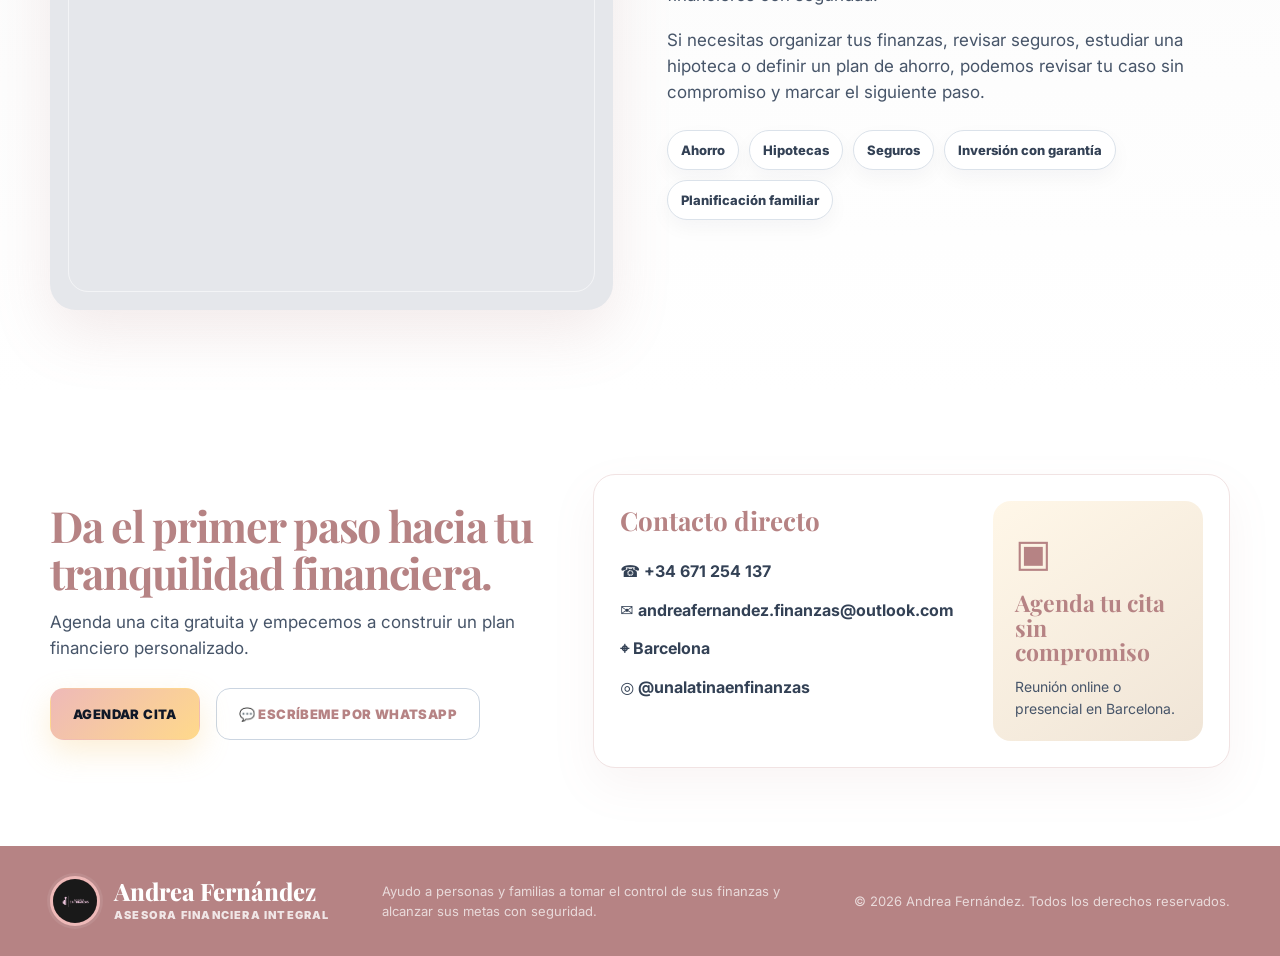
==== commit 1fc85b7e: "Update index.html" ====
--- a/index.html
+++ b/index.html
@@ -12,19 +12,19 @@
 
   <style>
     :root{
-      --navy:#805152;
-      --navy-2:#9A6A6A;
-      --navy-3:#B68384;
-      --ink:#3f2a2a;
-      --muted:#8a6d6d;
-      --line:#ead7d4;
-      --gold:#D29E9E;
-      --gold-2:#C49081;
-      --cream:#FFF8F0;
+      --navy:#B68384;
+      --navy-2:#D29E9E;
+      --navy-3:#C49081;
+      --ink:#5b4343;
+      --muted:#9b7d7d;
+      --line:#f1e3e3;
+      --gold:#EEB9B8;
+      --gold-2:#D8B2AE;
+      --cream:#ffffff;
       --white:#ffffff;
       --green:#25d366;
-      --shadow:0 24px 60px rgba(128,81,82,.18);
-      --soft-shadow:0 18px 45px rgba(128,81,82,.08);
+      --shadow:0 24px 60px rgba(182,131,132,.16);
+      --soft-shadow:0 18px 45px rgba(182,131,132,.08);
       --radius:26px;
     }
 
@@ -92,7 +92,7 @@
     .btn.outline{border-color:rgba(243,196,110,.75);color:#fff;background:rgba(255,255,255,.03)}
     .btn.outline:hover{background:rgba(243,196,110,.12);transform:translateY(-3px)}
     .btn.light{border:1px solid #cbd5e1;color:var(--navy);background:#fff}
-    .btn.light:hover{transform:translateY(-3px);box-shadow:0 14px 30px rgba(15,23,42,.12)}
+    .btn.light:hover{transform:translateY(-3px);box-shadow:0 14px 30px rgba(182,131,132,.12)}
     .btn.whatsapp{background:var(--green);color:#fff;box-shadow:0 14px 30px rgba(37,211,102,.22)}
     .btn.whatsapp:hover{transform:translateY(-3px);box-shadow:0 20px 40px rgba(37,211,102,.28)}
 
@@ -102,7 +102,7 @@
       left:0;
       width:100%;
       z-index:50;
-      background:rgba(5,18,31,.82);
+      background:rgba(182,131,132,.92);
       backdrop-filter:blur(20px);
       border-bottom:1px solid rgba(255,255,255,.1);
       transition:.25s ease;
@@ -128,7 +128,7 @@
       min-height:760px;
       background:
         radial-gradient(circle at 78% 30%,rgba(243,196,110,.16),transparent 34%),
-        linear-gradient(110deg,var(--navy) 0%,#061827 46%,rgba(6,24,39,.94) 62%,#101010 100%);
+        linear-gradient(110deg,var(--navy) 0%,#D8B2AE 46%,rgba(216,178,174,.92) 62%,#ffffff 100%);
       color:#fff;
       padding-top:86px;
       position:relative;
@@ -138,7 +138,7 @@
       content:"";
       position:absolute;
       inset:0;
-      background:linear-gradient(90deg,rgba(5,18,31,.98) 0%,rgba(5,18,31,.9) 42%,rgba(5,18,31,.42) 72%,rgba(5,18,31,.5) 100%);
+      background:linear-gradient(90deg,rgba(182,131,132,.98) 0%,rgba(182,131,132,.92) 42%,rgba(210,158,158,.42) 72%,rgba(210,158,158,.5) 100%);
       z-index:1;
     }
     .hero:after{
@@ -221,7 +221,7 @@
       border:1px solid rgba(243,196,110,.35);
       border-radius:20px;
       padding:24px;
-      background:linear-gradient(145deg,rgba(11,15,20,.76),rgba(59,40,18,.74));
+      background:linear-gradient(145deg,rgba(182,131,132,.76),rgba(216,178,174,.78));
       backdrop-filter:blur(12px);
       box-shadow:var(--shadow);
     }
@@ -247,8 +247,8 @@
       flex-direction:column;
       transition:.25s;
     }
-    .service-card:hover{transform:translateY(-7px);box-shadow:0 28px 70px rgba(15,23,42,.12);border-color:rgba(243,196,110,.55)}
-    .service-card.dark{background:linear-gradient(150deg,var(--navy),#061c30);color:#fff;border-color:#0f2d45}
+    .service-card:hover{transform:translateY(-7px);box-shadow:0 28px 70px rgba(182,131,132,.12);border-color:rgba(243,196,110,.55)}
+    .service-card.dark{background:linear-gradient(150deg,var(--navy),#D29E9E);color:#fff;border-color:#E8CFCF}
     .service-icon{width:62px;height:62px;border-radius:50%;background:#f1f5f9;display:grid;place-items:center;margin-bottom:26px;color:var(--navy);font-size:27px}
     .service-card.dark .service-icon{background:rgba(243,196,110,.08);color:var(--gold);border:1px solid rgba(243,196,110,.35)}
     .service-card h3{font-family:'Playfair Display',serif;font-size:28px;line-height:1.05;margin-bottom:18px;color:var(--navy)}
@@ -263,7 +263,7 @@
     .service-card .btn{margin-top:22px;width:100%;padding:13px 16px;font-size:12px;background:var(--navy);color:#fff}
     .service-card.dark .btn{background:var(--gold);color:var(--navy)}
 
-    .stats-band{background:linear-gradient(100deg,var(--navy),#061d30);color:#fff;padding:50px 0}
+    .stats-band{background:linear-gradient(100deg,var(--navy),#D8B2AE);color:#fff;padding:50px 0}
     .stats-grid{display:grid;grid-template-columns:repeat(4,1fr);gap:0}
     .stat{padding:0 30px;border-right:1px solid rgba(255,255,255,.14);display:flex;gap:17px;align-items:flex-start}
     .stat:last-child{border-right:0}
@@ -288,12 +288,12 @@
     .partners-copy p{color:#475569;font-size:16px}
     .partners-logos{display:grid;grid-template-columns:repeat(3,1fr);gap:18px;align-items:center}
     .partner-logo{height:112px;border:1px solid var(--line);border-radius:20px;background:#fff;display:flex;align-items:center;justify-content:center;padding:22px;box-shadow:var(--soft-shadow);transition:.25s}
-    .partner-logo:hover{transform:translateY(-5px);border-color:rgba(243,196,110,.65);box-shadow:0 24px 50px rgba(15,23,42,.11)}
+    .partner-logo:hover{transform:translateY(-5px);border-color:rgba(243,196,110,.65);box-shadow:0 24px 50px rgba(182,131,132,.11)}
     .partner-logo img{max-height:58px;max-width:100%;object-fit:contain}
 
     .process{background:var(--cream)}
     .process-grid{display:grid;grid-template-columns:repeat(3,1fr);gap:20px}
-    .process-card{background:#fff;border:1px solid #eadfca;border-radius:22px;padding:28px;box-shadow:0 16px 40px rgba(15,23,42,.06)}
+    .process-card{background:#fff;border:1px solid #eadfca;border-radius:22px;padding:28px;box-shadow:0 16px 40px rgba(182,131,132,.06)}
     .process-number{width:42px;height:42px;border-radius:50%;display:grid;place-items:center;background:var(--navy);color:var(--gold);font-weight:900;margin-bottom:18px}
     .process-card h3{font-family:'Playfair Display',serif;color:var(--navy);font-size:25px;margin-bottom:10px}
     .process-card p{color:#475569;font-size:15px}
@@ -307,7 +307,7 @@
     .contact-list{display:grid;gap:14px}
     .contact-item{display:flex;gap:12px;align-items:center;color:#334155;font-weight:700;word-break:break-word}
     .mini-appointment{background:linear-gradient(145deg,#fff7e8,#f0e5d7);border-radius:18px;padding:22px;color:var(--navy);transition:.25s}
-    .mini-appointment:hover{transform:translateY(-4px);box-shadow:0 14px 30px rgba(15,23,42,.12)}
+    .mini-appointment:hover{transform:translateY(-4px);box-shadow:0 14px 30px rgba(182,131,132,.12)}
     .mini-appointment .mini-icon{font-size:38px;margin-bottom:10px}
     .mini-appointment strong{font-family:'Playfair Display',serif;font-size:23px;line-height:1.05;display:block;margin-bottom:12px}
     .mini-appointment p{color:#475569;font-size:14px}
@@ -629,7 +629,7 @@
 
     window.addEventListener('scroll', () => {
       const nav = document.querySelector('.nav');
-      nav.style.background = window.scrollY > 20 ? 'rgba(5,18,31,.94)' : 'rgba(5,18,31,.82)';
+      nav.style.background = window.scrollY > 20 ? 'rgba(182,131,132,.98)' : 'rgba(182,131,132,.92)';
     });
   </script>
 </body>
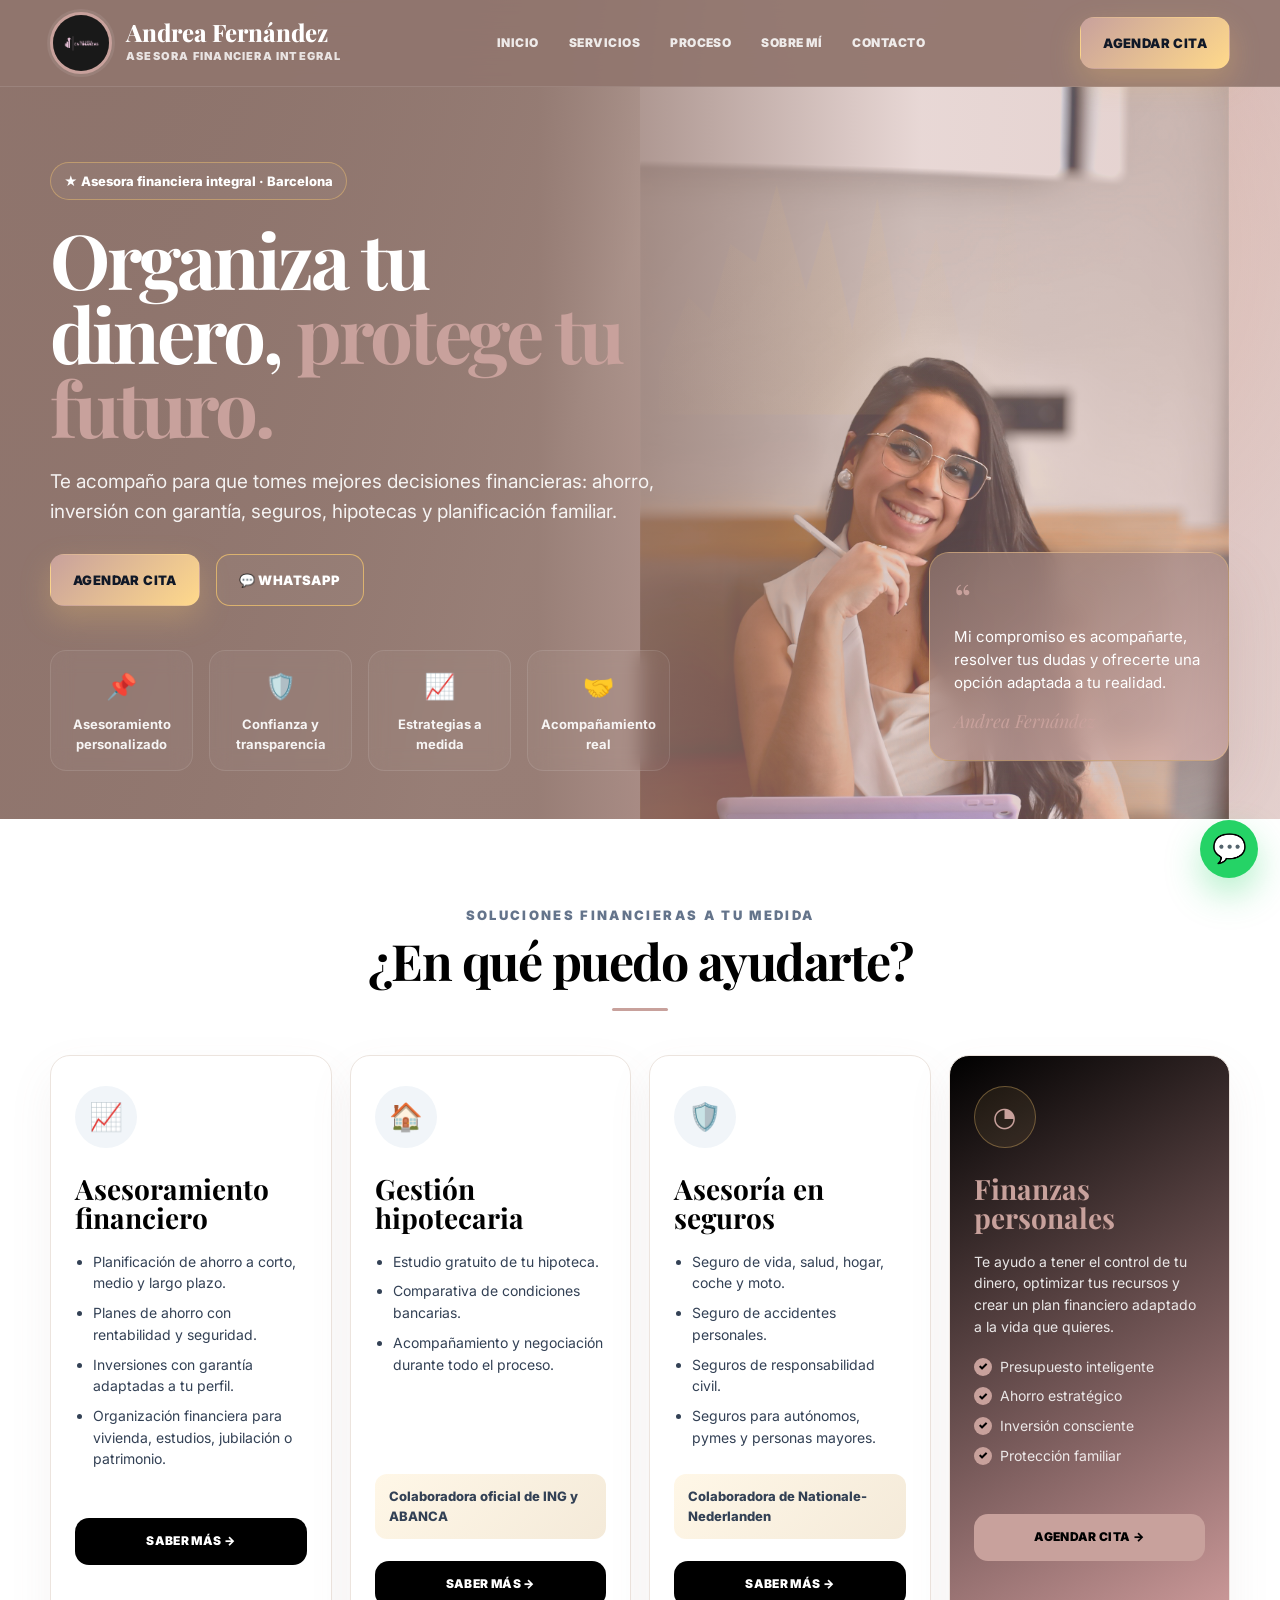
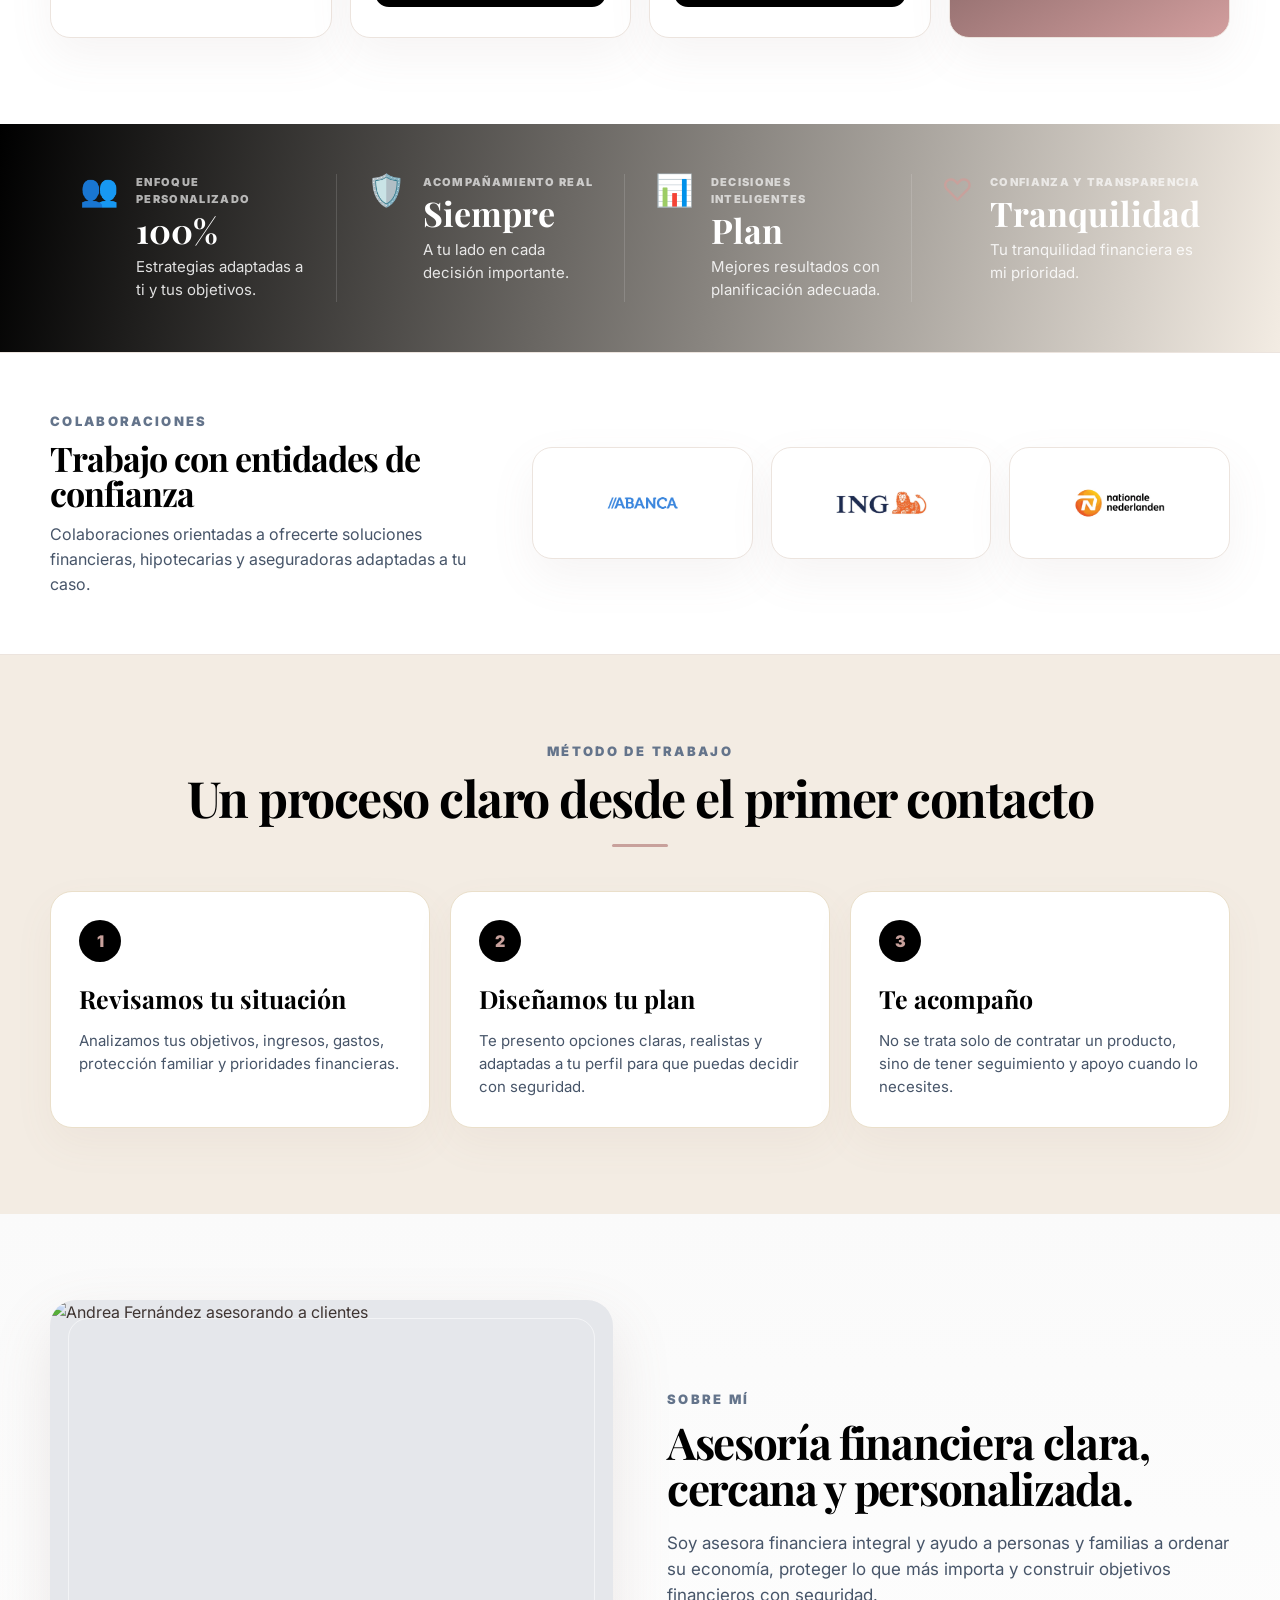
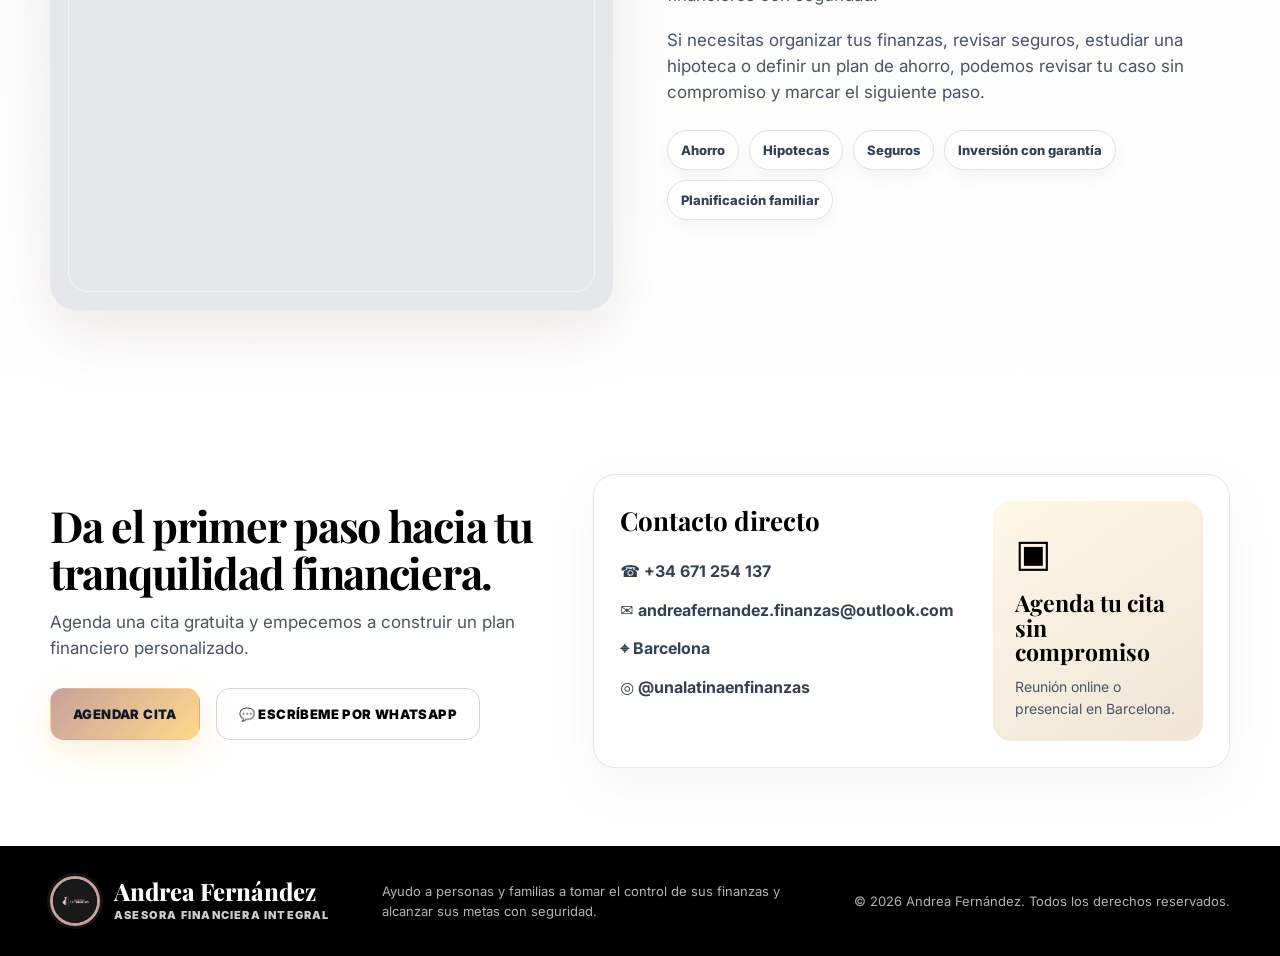
==== commit 987313b3: "Update index.html" ====
--- a/index.html
+++ b/index.html
@@ -12,19 +12,19 @@
 
   <style>
     :root{
-      --navy:#B68384;
-      --navy-2:#D29E9E;
-      --navy-3:#C49081;
-      --ink:#5b4343;
-      --muted:#9b7d7d;
-      --line:#f1e3e3;
-      --gold:#EEB9B8;
-      --gold-2:#D8B2AE;
-      --cream:#ffffff;
+      --navy:#000000;
+      --navy-2:#91766E;
+      --navy-3:#C8A19C;
+      --ink:#3f3532;
+      --muted:#8d7d77;
+      --line:#ece4de;
+      --gold:#C8A19C;
+      --gold-2:#F3ECE3;
+      --cream:#F3ECE3;
       --white:#ffffff;
       --green:#25d366;
-      --shadow:0 24px 60px rgba(182,131,132,.16);
-      --soft-shadow:0 18px 45px rgba(182,131,132,.08);
+      --shadow:0 24px 60px rgba(145,118,110,.16);
+      --soft-shadow:0 18px 45px rgba(145,118,110,.08);
       --radius:26px;
     }
 
@@ -92,7 +92,7 @@
     .btn.outline{border-color:rgba(243,196,110,.75);color:#fff;background:rgba(255,255,255,.03)}
     .btn.outline:hover{background:rgba(243,196,110,.12);transform:translateY(-3px)}
     .btn.light{border:1px solid #cbd5e1;color:var(--navy);background:#fff}
-    .btn.light:hover{transform:translateY(-3px);box-shadow:0 14px 30px rgba(182,131,132,.12)}
+    .btn.light:hover{transform:translateY(-3px);box-shadow:0 14px 30px rgba(145,118,110,.12)}
     .btn.whatsapp{background:var(--green);color:#fff;box-shadow:0 14px 30px rgba(37,211,102,.22)}
     .btn.whatsapp:hover{transform:translateY(-3px);box-shadow:0 20px 40px rgba(37,211,102,.28)}
 
@@ -102,7 +102,7 @@
       left:0;
       width:100%;
       z-index:50;
-      background:rgba(182,131,132,.92);
+      background:rgba(145,118,110,.92);
       backdrop-filter:blur(20px);
       border-bottom:1px solid rgba(255,255,255,.1);
       transition:.25s ease;
@@ -128,7 +128,7 @@
       min-height:760px;
       background:
         radial-gradient(circle at 78% 30%,rgba(243,196,110,.16),transparent 34%),
-        linear-gradient(110deg,var(--navy) 0%,#D8B2AE 46%,rgba(216,178,174,.92) 62%,#ffffff 100%);
+        linear-gradient(110deg,var(--navy) 0%,#F3ECE3 46%,rgba(216,178,174,.92) 62%,#ffffff 100%);
       color:#fff;
       padding-top:86px;
       position:relative;
@@ -138,7 +138,7 @@
       content:"";
       position:absolute;
       inset:0;
-      background:linear-gradient(90deg,rgba(182,131,132,.98) 0%,rgba(182,131,132,.92) 42%,rgba(210,158,158,.42) 72%,rgba(210,158,158,.5) 100%);
+      background:linear-gradient(90deg,rgba(145,118,110,.98) 0%,rgba(145,118,110,.92) 42%,rgba(200,161,156,.42) 72%,rgba(200,161,156,.5) 100%);
       z-index:1;
     }
     .hero:after{
@@ -221,7 +221,7 @@
       border:1px solid rgba(243,196,110,.35);
       border-radius:20px;
       padding:24px;
-      background:linear-gradient(145deg,rgba(182,131,132,.76),rgba(216,178,174,.78));
+      background:linear-gradient(145deg,rgba(145,118,110,.76),rgba(216,178,174,.78));
       backdrop-filter:blur(12px);
       box-shadow:var(--shadow);
     }
@@ -247,8 +247,8 @@
       flex-direction:column;
       transition:.25s;
     }
-    .service-card:hover{transform:translateY(-7px);box-shadow:0 28px 70px rgba(182,131,132,.12);border-color:rgba(243,196,110,.55)}
-    .service-card.dark{background:linear-gradient(150deg,var(--navy),#D29E9E);color:#fff;border-color:#E8CFCF}
+    .service-card:hover{transform:translateY(-7px);box-shadow:0 28px 70px rgba(145,118,110,.12);border-color:rgba(243,196,110,.55)}
+    .service-card.dark{background:linear-gradient(150deg,var(--navy),#D29E9E);color:#fff;border-color:#ece4de}
     .service-icon{width:62px;height:62px;border-radius:50%;background:#f1f5f9;display:grid;place-items:center;margin-bottom:26px;color:var(--navy);font-size:27px}
     .service-card.dark .service-icon{background:rgba(243,196,110,.08);color:var(--gold);border:1px solid rgba(243,196,110,.35)}
     .service-card h3{font-family:'Playfair Display',serif;font-size:28px;line-height:1.05;margin-bottom:18px;color:var(--navy)}
@@ -263,7 +263,7 @@
     .service-card .btn{margin-top:22px;width:100%;padding:13px 16px;font-size:12px;background:var(--navy);color:#fff}
     .service-card.dark .btn{background:var(--gold);color:var(--navy)}
 
-    .stats-band{background:linear-gradient(100deg,var(--navy),#D8B2AE);color:#fff;padding:50px 0}
+    .stats-band{background:linear-gradient(100deg,var(--navy),#F3ECE3);color:#fff;padding:50px 0}
     .stats-grid{display:grid;grid-template-columns:repeat(4,1fr);gap:0}
     .stat{padding:0 30px;border-right:1px solid rgba(255,255,255,.14);display:flex;gap:17px;align-items:flex-start}
     .stat:last-child{border-right:0}
@@ -288,12 +288,12 @@
     .partners-copy p{color:#475569;font-size:16px}
     .partners-logos{display:grid;grid-template-columns:repeat(3,1fr);gap:18px;align-items:center}
     .partner-logo{height:112px;border:1px solid var(--line);border-radius:20px;background:#fff;display:flex;align-items:center;justify-content:center;padding:22px;box-shadow:var(--soft-shadow);transition:.25s}
-    .partner-logo:hover{transform:translateY(-5px);border-color:rgba(243,196,110,.65);box-shadow:0 24px 50px rgba(182,131,132,.11)}
+    .partner-logo:hover{transform:translateY(-5px);border-color:rgba(243,196,110,.65);box-shadow:0 24px 50px rgba(145,118,110,.11)}
     .partner-logo img{max-height:58px;max-width:100%;object-fit:contain}
 
     .process{background:var(--cream)}
     .process-grid{display:grid;grid-template-columns:repeat(3,1fr);gap:20px}
-    .process-card{background:#fff;border:1px solid #eadfca;border-radius:22px;padding:28px;box-shadow:0 16px 40px rgba(182,131,132,.06)}
+    .process-card{background:#fff;border:1px solid #eadfca;border-radius:22px;padding:28px;box-shadow:0 16px 40px rgba(145,118,110,.06)}
     .process-number{width:42px;height:42px;border-radius:50%;display:grid;place-items:center;background:var(--navy);color:var(--gold);font-weight:900;margin-bottom:18px}
     .process-card h3{font-family:'Playfair Display',serif;color:var(--navy);font-size:25px;margin-bottom:10px}
     .process-card p{color:#475569;font-size:15px}
@@ -307,7 +307,7 @@
     .contact-list{display:grid;gap:14px}
     .contact-item{display:flex;gap:12px;align-items:center;color:#334155;font-weight:700;word-break:break-word}
     .mini-appointment{background:linear-gradient(145deg,#fff7e8,#f0e5d7);border-radius:18px;padding:22px;color:var(--navy);transition:.25s}
-    .mini-appointment:hover{transform:translateY(-4px);box-shadow:0 14px 30px rgba(182,131,132,.12)}
+    .mini-appointment:hover{transform:translateY(-4px);box-shadow:0 14px 30px rgba(145,118,110,.12)}
     .mini-appointment .mini-icon{font-size:38px;margin-bottom:10px}
     .mini-appointment strong{font-family:'Playfair Display',serif;font-size:23px;line-height:1.05;display:block;margin-bottom:12px}
     .mini-appointment p{color:#475569;font-size:14px}
@@ -629,7 +629,7 @@
 
     window.addEventListener('scroll', () => {
       const nav = document.querySelector('.nav');
-      nav.style.background = window.scrollY > 20 ? 'rgba(182,131,132,.98)' : 'rgba(182,131,132,.92)';
+      nav.style.background = window.scrollY > 20 ? 'rgba(145,118,110,.98)' : 'rgba(145,118,110,.92)';
     });
   </script>
 </body>
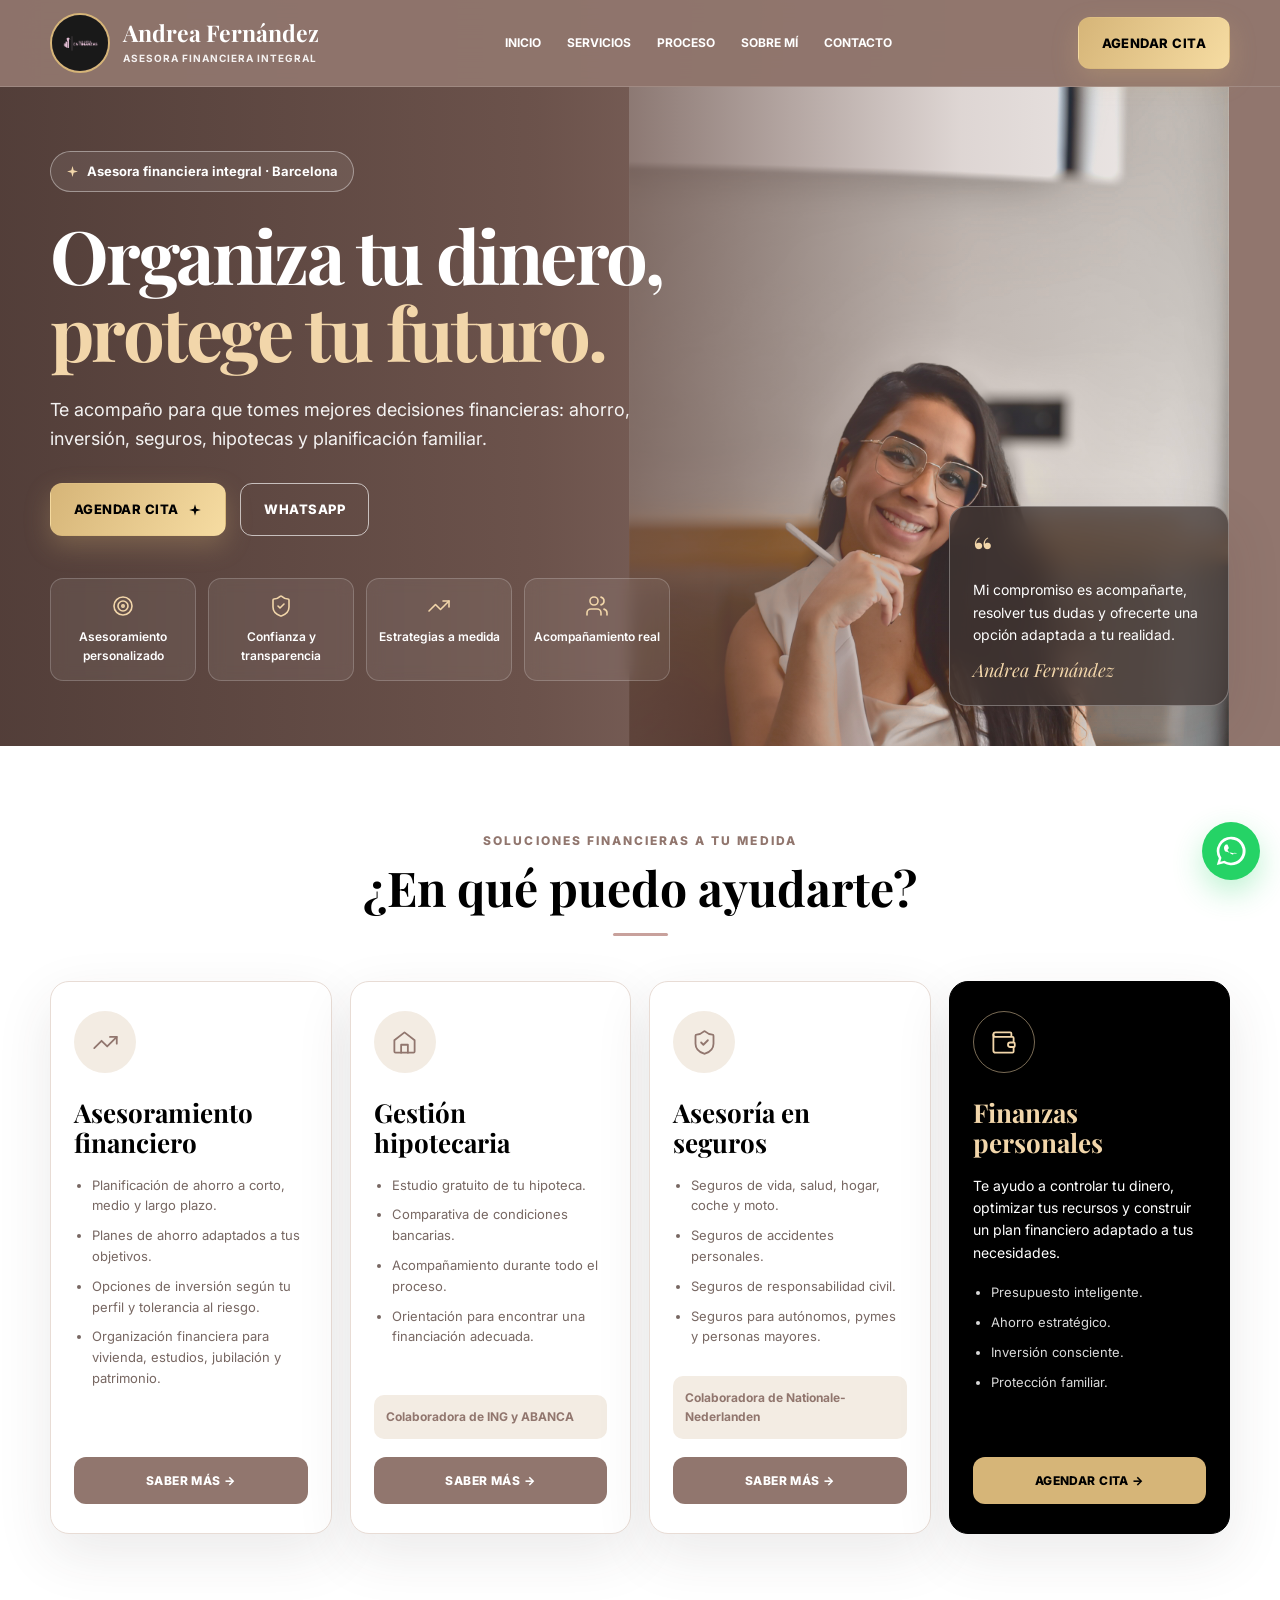
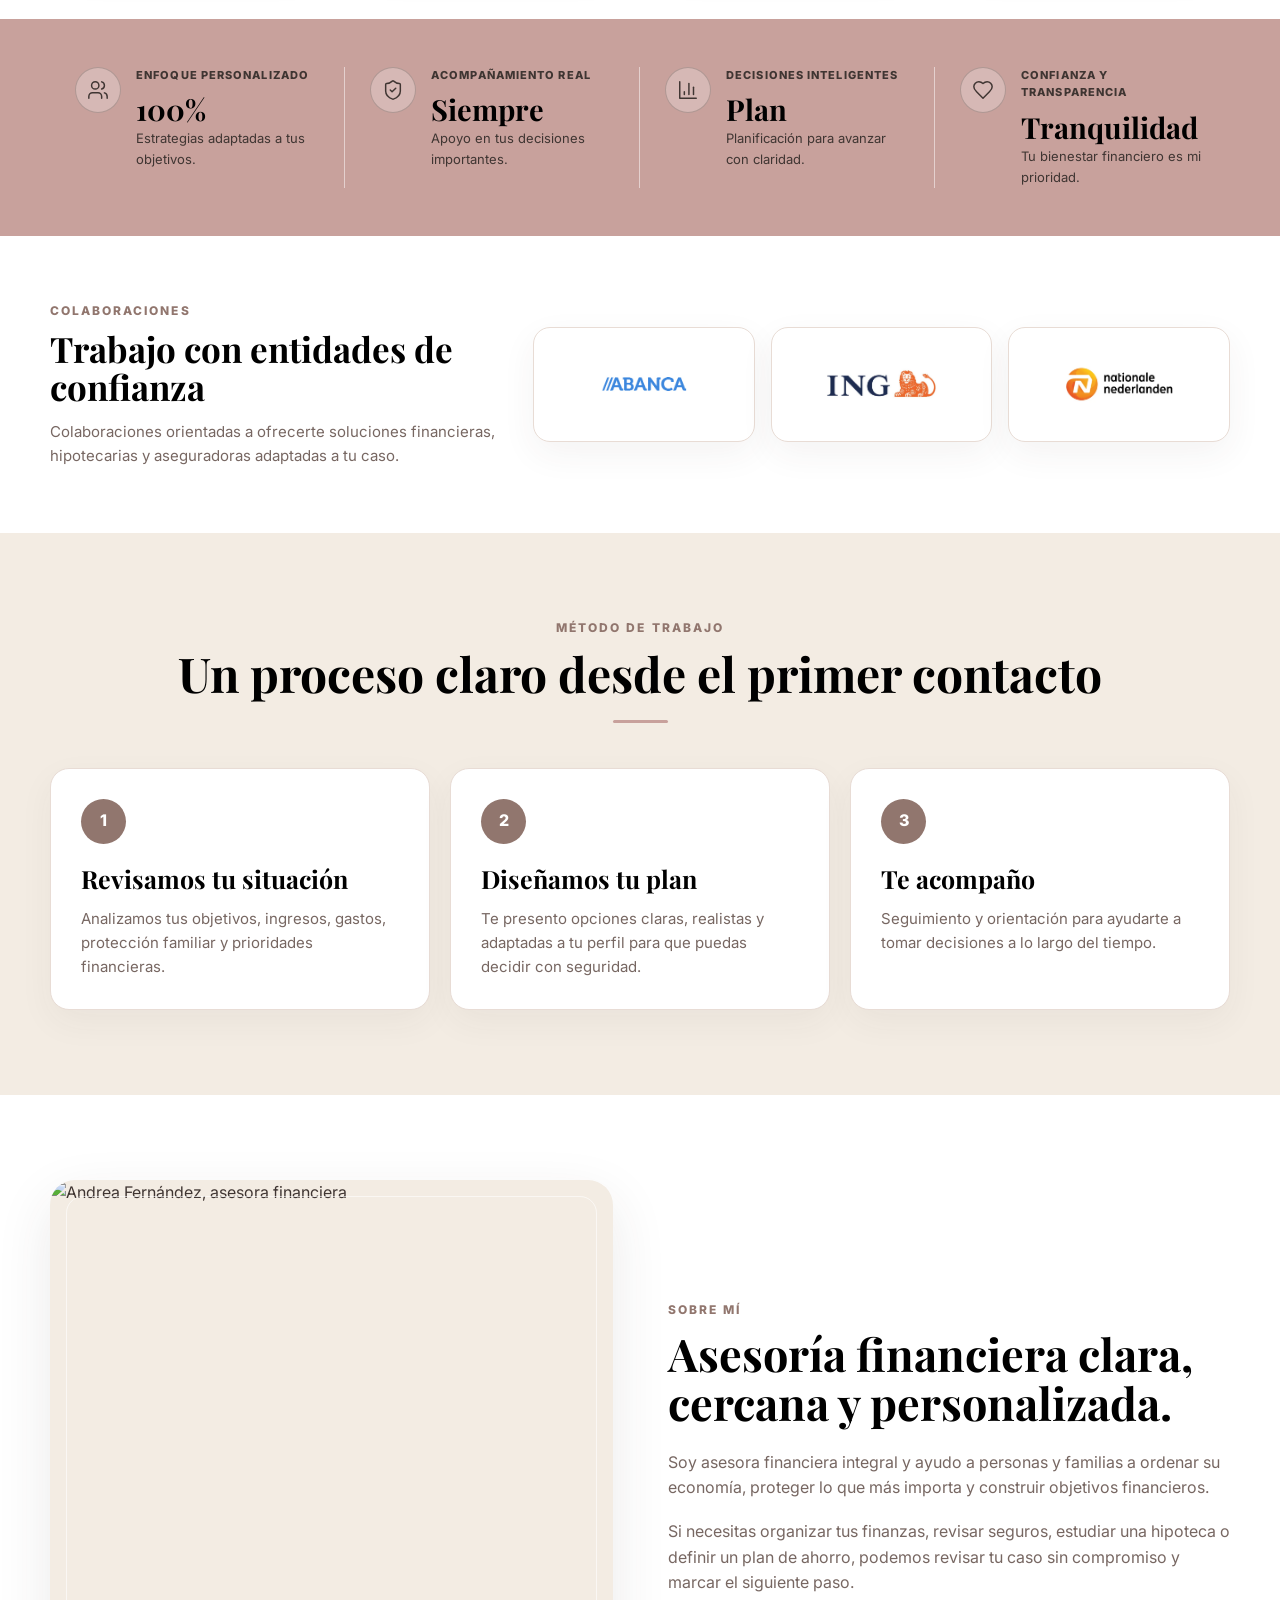
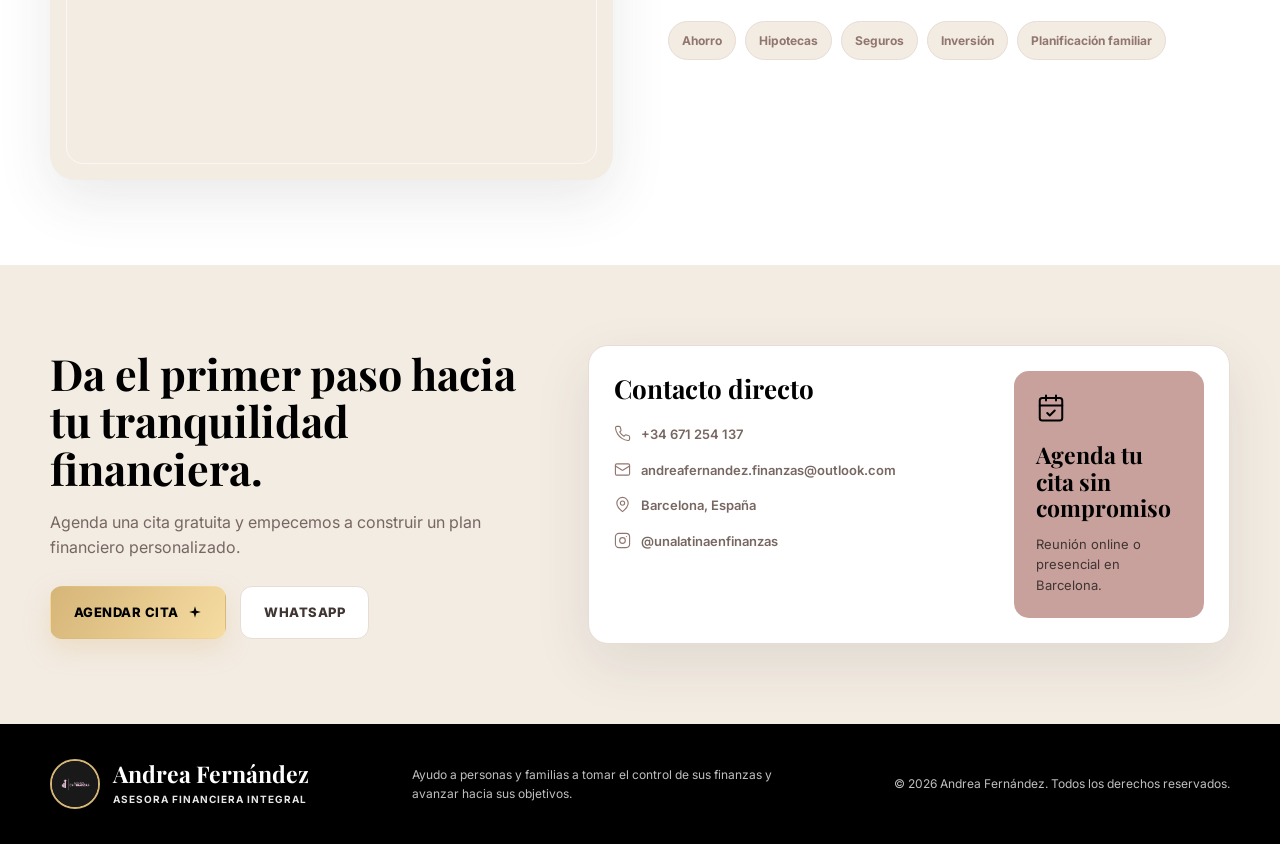
==== commit 40118ecf: "Replace emojis with minimalist line icons in brand colors Co-Authored-By: Claude Opus 5.5 <noreply@a" ====
--- a/index.html
+++ b/index.html
@@ -1,392 +1,802 @@
 <!DOCTYPE html>
 <html lang="es">
 <head>
-  <meta charset="UTF-8" />
-  <meta name="viewport" content="width=device-width, initial-scale=1.0" />
+  <meta charset="UTF-8">
+  <meta name="viewport" content="width=device-width, initial-scale=1.0">
+  <meta name="theme-color" content="#91766E">
+  <meta name="description" content="Andrea Fernández, asesora financiera integral en Barcelona. Asesoramiento financiero, hipotecas, seguros y finanzas personales.">
   <title>Andrea Fernández | Asesora Financiera Integral</title>
-  <meta name="description" content="Asesoramiento financiero integral, gestión hipotecaria y asesoría en seguros en Barcelona. Agenda tu cita con Andrea Fernández." />
-
+  <link rel="icon" type="image/png" href="logo.png">
   <link rel="preconnect" href="https://fonts.googleapis.com">
   <link rel="preconnect" href="https://fonts.gstatic.com" crossorigin>
-  <link href="https://fonts.googleapis.com/css2?family=Inter:wght@400;500;600;700;800;900&family=Playfair+Display:wght@600;700;800&display=swap" rel="stylesheet">
+  <link href="https://fonts.googleapis.com/css2?family=Inter:wght@400;500;600;700;800&family=Playfair+Display:wght@500;600;700&display=swap" rel="stylesheet">
 
   <style>
-    :root{
-      --navy:#000000;
-      --navy-2:#91766E;
-      --navy-3:#C8A19C;
-      --ink:#3f3532;
-      --muted:#8d7d77;
-      --line:#ece4de;
-      --gold:#C8A19C;
-      --gold-2:#F3ECE3;
-      --cream:#F3ECE3;
-      --white:#ffffff;
-      --green:#25d366;
-      --shadow:0 24px 60px rgba(145,118,110,.16);
-      --soft-shadow:0 18px 45px rgba(145,118,110,.08);
-      --radius:26px;
-    }
-
-    *{box-sizing:border-box;margin:0;padding:0}
-    html{scroll-behavior:smooth}
-    body{
-      font-family:Inter,system-ui,-apple-system,Segoe UI,sans-serif;
-      color:var(--ink);
-      background:#fff;
-      line-height:1.55;
-      overflow-x:hidden;
-    }
-    img{max-width:100%;display:block}
-    a{text-decoration:none;color:inherit}
-    .container{width:min(1180px,calc(100% - 40px));margin:auto}
-
-    .btn{
-      display:inline-flex;
-      align-items:center;
-      justify-content:center;
-      gap:10px;
-      border-radius:14px;
-      padding:15px 22px;
-      font-weight:900;
-      font-size:13px;
-      letter-spacing:.03em;
-      transition:.25s ease;
-      border:1px solid transparent;
-      cursor:pointer;
-      text-transform:uppercase;
-      white-space:nowrap;
-    }
-    .btn.gold{
-      position:relative;
-      overflow:hidden;
-      isolation:isolate;
-      background:linear-gradient(135deg,var(--gold),#ffd98b);
-      color:#101827;
-      box-shadow:0 12px 30px rgba(243,196,110,.28);
-    }
-    .btn.gold::before{
-      content:"";
-      position:absolute;
-      top:-50%;
-      left:-75%;
-      width:50%;
-      height:200%;
-      background:linear-gradient(120deg,transparent,rgba(255,255,255,.65),transparent);
-      transform:rotate(25deg);
-      animation:shine 2.8s infinite;
-      z-index:-1;
-    }
-    .btn.gold.pulse{
-      animation:pulseGold 1.9s infinite;
-    }
-    @keyframes shine{
-      0%{left:-75%}
-      45%,100%{left:130%}
-    }
-    @keyframes pulseGold{
-      0%,100%{box-shadow:0 12px 30px rgba(243,196,110,.28),0 0 0 0 rgba(243,196,110,.36)}
-      50%{box-shadow:0 18px 38px rgba(243,196,110,.42),0 0 0 10px rgba(243,196,110,0)}
-    }
-    .btn.gold:hover{transform:translateY(-3px);box-shadow:0 18px 36px rgba(243,196,110,.38)}
-    .btn.outline{border-color:rgba(243,196,110,.75);color:#fff;background:rgba(255,255,255,.03)}
-    .btn.outline:hover{background:rgba(243,196,110,.12);transform:translateY(-3px)}
-    .btn.light{border:1px solid #cbd5e1;color:var(--navy);background:#fff}
-    .btn.light:hover{transform:translateY(-3px);box-shadow:0 14px 30px rgba(145,118,110,.12)}
-    .btn.whatsapp{background:var(--green);color:#fff;box-shadow:0 14px 30px rgba(37,211,102,.22)}
-    .btn.whatsapp:hover{transform:translateY(-3px);box-shadow:0 20px 40px rgba(37,211,102,.28)}
-
-    .nav{
-      position:fixed;
-      top:0;
-      left:0;
-      width:100%;
-      z-index:50;
-      background:rgba(145,118,110,.92);
-      backdrop-filter:blur(20px);
-      border-bottom:1px solid rgba(255,255,255,.1);
-      transition:.25s ease;
-    }
-    .nav-inner{height:86px;display:flex;align-items:center;justify-content:space-between;gap:28px}
-    .brand{display:flex;align-items:center;gap:14px;color:#fff;min-width:max-content}
-    .brand-logo{
-      width:62px;
-      height:62px;
-      border-radius:50%;
-      object-fit:cover;
-      background:#fff;
-      border:3px solid var(--gold);
-      box-shadow:0 0 0 3px rgba(255,255,255,.08);
-    }
-    .brand-name{font-family:'Playfair Display',serif;font-size:24px;line-height:1;font-weight:800}
-    .brand-role{font-size:11px;font-weight:900;letter-spacing:.11em;text-transform:uppercase;color:rgba(255,255,255,.8);margin-top:4px}
-    .nav-links{display:flex;align-items:center;gap:30px;color:#fff;font-size:12px;font-weight:900;text-transform:uppercase;letter-spacing:.04em}
-    .nav-links a{opacity:.85;transition:.2s}
-    .nav-links a:hover{opacity:1;color:var(--gold)}
-
-    .hero{
-      min-height:760px;
-      background:
-        radial-gradient(circle at 78% 30%,rgba(243,196,110,.16),transparent 34%),
-        linear-gradient(110deg,var(--navy) 0%,#F3ECE3 46%,rgba(216,178,174,.92) 62%,#ffffff 100%);
-      color:#fff;
-      padding-top:86px;
-      position:relative;
-      overflow:hidden;
-    }
-    .hero:before{
-      content:"";
-      position:absolute;
-      inset:0;
-      background:linear-gradient(90deg,rgba(145,118,110,.98) 0%,rgba(145,118,110,.92) 42%,rgba(200,161,156,.42) 72%,rgba(200,161,156,.5) 100%);
-      z-index:1;
-    }
-    .hero:after{
-      content:"";
-      position:absolute;
-      right:18%;
-      top:120px;
-      width:420px;
-      height:310px;
-      background:linear-gradient(90deg,transparent,rgba(243,196,110,.13),transparent);
-      clip-path:polygon(7% 80%,14% 57%,19% 64%,24% 40%,30% 46%,35% 21%,42% 55%,47% 32%,53% 68%,59% 25%,65% 72%,73% 38%,81% 83%,91% 18%,95% 95%,7% 95%);
-      opacity:.65;
-      z-index:1;
-    }
-    .hero-photo{
-      position:absolute;
-      right:4%;
-      bottom:0;
-      width:min(46vw,590px);
-      height:calc(100% - 86px);
-      object-fit:cover;
-      object-position:center top;
-      z-index:0;
-      filter:saturate(1.05) contrast(1.03);
-    }
-    .hero-content{
-      position:relative;
-      z-index:2;
-      display:grid;
-      grid-template-columns:minmax(0,620px) 1fr;
-      gap:40px;
-      align-items:center;
-      min-height:674px;
-      padding:76px 0 48px;
-    }
-    .eyebrow{
-      display:inline-flex;
-      align-items:center;
-      gap:9px;
-      border:1px solid rgba(243,196,110,.45);
-      background:rgba(255,255,255,.04);
-      border-radius:999px;
-      padding:8px 13px;
-      color:#fff;
-      font-size:13px;
-      font-weight:800;
-      margin-bottom:22px;
-    }
-    h1{
-      font-family:'Playfair Display',serif;
-      font-size:clamp(44px,6vw,76px);
-      line-height:.97;
-      letter-spacing:-.04em;
-      margin-bottom:24px;
-      max-width:680px;
-    }
-    h1 span{color:var(--gold)}
-    .hero-lead{font-size:19px;color:rgba(255,255,255,.9);max-width:610px;margin-bottom:28px}
-    .actions{display:flex;gap:16px;flex-wrap:wrap;margin-bottom:44px}
-    .trust-row{display:grid;grid-template-columns:repeat(4,1fr);gap:16px;max-width:630px}
-    .trust-item{
-      padding:16px 12px;
-      color:rgba(255,255,255,.92);
-      font-size:13px;
-      font-weight:700;
-      text-align:center;
-      border:1px solid rgba(255,255,255,.1);
-      border-radius:16px;
-      background:rgba(255,255,255,.035);
-      backdrop-filter:blur(10px);
-    }
-    .trust-item .icon{font-size:25px;margin-bottom:8px;color:var(--gold)}
-
-    .quote-card{
-      position:absolute;
-      right:4%;
-      bottom:58px;
-      z-index:3;
-      width:300px;
-      border:1px solid rgba(243,196,110,.35);
-      border-radius:20px;
-      padding:24px;
-      background:linear-gradient(145deg,rgba(145,118,110,.76),rgba(216,178,174,.78));
-      backdrop-filter:blur(12px);
-      box-shadow:var(--shadow);
-    }
-    .quote-card .mark{font-family:'Playfair Display',serif;color:var(--gold);font-size:42px;line-height:1}
-    .quote-card p{font-size:15px;color:#fff;margin:6px 0 14px}
-    .signature{font-family:'Playfair Display',serif;color:var(--gold);font-style:italic;font-size:18px}
-
-    .section{padding:86px 0}
-    .section-head{text-align:center;margin-bottom:44px}
-    .section-kicker{font-size:13px;font-weight:900;text-transform:uppercase;letter-spacing:.18em;color:#64748b;margin-bottom:10px}
-    .section-title{font-family:'Playfair Display',serif;font-size:clamp(34px,4vw,50px);line-height:1.05;color:var(--navy);letter-spacing:-.03em}
-    .section-title:after{content:"";display:block;width:56px;height:3px;background:var(--gold);margin:20px auto 0;border-radius:99px}
-
-    .services-grid{display:grid;grid-template-columns:repeat(4,1fr);gap:18px}
-    .service-card{
-      border:1px solid var(--line);
-      border-radius:20px;
-      padding:30px 24px;
-      background:#fff;
-      box-shadow:var(--soft-shadow);
-      min-height:452px;
-      display:flex;
-      flex-direction:column;
-      transition:.25s;
-    }
-    .service-card:hover{transform:translateY(-7px);box-shadow:0 28px 70px rgba(145,118,110,.12);border-color:rgba(243,196,110,.55)}
-    .service-card.dark{background:linear-gradient(150deg,var(--navy),#D29E9E);color:#fff;border-color:#ece4de}
-    .service-icon{width:62px;height:62px;border-radius:50%;background:#f1f5f9;display:grid;place-items:center;margin-bottom:26px;color:var(--navy);font-size:27px}
-    .service-card.dark .service-icon{background:rgba(243,196,110,.08);color:var(--gold);border:1px solid rgba(243,196,110,.35)}
-    .service-card h3{font-family:'Playfair Display',serif;font-size:28px;line-height:1.05;margin-bottom:18px;color:var(--navy)}
-    .service-card.dark h3{color:var(--gold)}
-    .service-card p{font-size:14px}
-    .service-card ul{padding-left:18px;margin-bottom:18px;color:#334155;font-size:14px}
-    .service-card li{margin-bottom:8px}
-    .service-card.dark ul{color:rgba(255,255,255,.86);list-style:none;padding-left:0}
-    .service-card.dark li{display:flex;gap:8px}
-    .service-card.dark li:before{content:"✓";width:18px;height:18px;border-radius:50%;display:inline-grid;place-items:center;background:var(--gold);color:var(--navy);font-size:11px;font-weight:900;flex:none;margin-top:2px}
-    .badge{margin-top:auto;background:linear-gradient(135deg,#fff7e7,#f4ead9);border-radius:12px;padding:12px 14px;color:#334155;font-size:13px;font-weight:800}
-    .service-card .btn{margin-top:22px;width:100%;padding:13px 16px;font-size:12px;background:var(--navy);color:#fff}
-    .service-card.dark .btn{background:var(--gold);color:var(--navy)}
-
-    .stats-band{background:linear-gradient(100deg,var(--navy),#F3ECE3);color:#fff;padding:50px 0}
-    .stats-grid{display:grid;grid-template-columns:repeat(4,1fr);gap:0}
-    .stat{padding:0 30px;border-right:1px solid rgba(255,255,255,.14);display:flex;gap:17px;align-items:flex-start}
-    .stat:last-child{border-right:0}
-    .stat-icon{font-size:31px;color:var(--gold);line-height:1}
-    .stat small{display:block;color:rgba(255,255,255,.66);font-size:11px;letter-spacing:.12em;text-transform:uppercase;font-weight:900;margin-bottom:5px}
-    .stat strong{font-family:'Playfair Display',serif;font-size:34px;line-height:1.05;color:#fff}
-    .stat p{color:rgba(255,255,255,.86);font-size:15px;margin-top:4px}
-
-    .about{background:linear-gradient(180deg,#fafafa,#fff)}
-    .about-grid{display:grid;grid-template-columns:1fr 1fr;gap:54px;align-items:center}
-    .about-photo{border-radius:var(--radius);overflow:hidden;box-shadow:var(--shadow);position:relative;background:#e5e7eb}
-    .about-photo img{width:100%;height:610px;object-fit:cover;object-position:center}
-    .about-photo:after{content:"";position:absolute;inset:18px;border:1px solid rgba(255,255,255,.55);border-radius:20px;pointer-events:none}
-    .about-copy h2{font-family:'Playfair Display',serif;font-size:44px;line-height:1.05;margin-bottom:18px;color:var(--navy);letter-spacing:-.03em}
-    .about-copy p{font-size:17px;color:#475569;margin-bottom:18px}
-    .pills{display:flex;flex-wrap:wrap;gap:10px;margin-top:24px}
-    .pill{border:1px solid #dbe2ea;border-radius:999px;padding:9px 13px;font-weight:800;color:#334155;background:#fff;font-size:13px;box-shadow:0 8px 20px rgba(15,23,42,.04)}
-
-    .partners{background:#fff;padding:58px 0;border-top:1px solid var(--line);border-bottom:1px solid var(--line)}
-    .partners-box{display:grid;grid-template-columns:.9fr 1.4fr;gap:34px;align-items:center}
-    .partners-copy h2{font-family:'Playfair Display',serif;font-size:34px;line-height:1.05;color:var(--navy);letter-spacing:-.03em;margin-bottom:10px}
-    .partners-copy p{color:#475569;font-size:16px}
-    .partners-logos{display:grid;grid-template-columns:repeat(3,1fr);gap:18px;align-items:center}
-    .partner-logo{height:112px;border:1px solid var(--line);border-radius:20px;background:#fff;display:flex;align-items:center;justify-content:center;padding:22px;box-shadow:var(--soft-shadow);transition:.25s}
-    .partner-logo:hover{transform:translateY(-5px);border-color:rgba(243,196,110,.65);box-shadow:0 24px 50px rgba(145,118,110,.11)}
-    .partner-logo img{max-height:58px;max-width:100%;object-fit:contain}
-
-    .process{background:var(--cream)}
-    .process-grid{display:grid;grid-template-columns:repeat(3,1fr);gap:20px}
-    .process-card{background:#fff;border:1px solid #eadfca;border-radius:22px;padding:28px;box-shadow:0 16px 40px rgba(145,118,110,.06)}
-    .process-number{width:42px;height:42px;border-radius:50%;display:grid;place-items:center;background:var(--navy);color:var(--gold);font-weight:900;margin-bottom:18px}
-    .process-card h3{font-family:'Playfair Display',serif;color:var(--navy);font-size:25px;margin-bottom:10px}
-    .process-card p{color:#475569;font-size:15px}
-
-    .cta-section{padding:78px 0;background:#fff}
-    .cta-box{display:grid;grid-template-columns:1.05fr 1.35fr;gap:48px;align-items:center}
-    .cta-copy h2{font-family:'Playfair Display',serif;font-size:43px;line-height:1.08;color:var(--navy);margin-bottom:14px;letter-spacing:-.03em}
-    .cta-copy p{color:#475569;font-size:17px;margin-bottom:26px}
-    .contact-panel{border:1px solid var(--line);border-radius:22px;padding:26px;background:#fff;box-shadow:var(--soft-shadow);display:grid;grid-template-columns:1fr 210px;gap:22px}
-    .contact-panel h3{font-family:'Playfair Display',serif;font-size:26px;margin-bottom:18px;color:var(--navy)}
-    .contact-list{display:grid;gap:14px}
-    .contact-item{display:flex;gap:12px;align-items:center;color:#334155;font-weight:700;word-break:break-word}
-    .mini-appointment{background:linear-gradient(145deg,#fff7e8,#f0e5d7);border-radius:18px;padding:22px;color:var(--navy);transition:.25s}
-    .mini-appointment:hover{transform:translateY(-4px);box-shadow:0 14px 30px rgba(145,118,110,.12)}
-    .mini-appointment .mini-icon{font-size:38px;margin-bottom:10px}
-    .mini-appointment strong{font-family:'Playfair Display',serif;font-size:23px;line-height:1.05;display:block;margin-bottom:12px}
-    .mini-appointment p{color:#475569;font-size:14px}
-
-    .floating-whatsapp{
-      position:fixed;
-      right:22px;
-      bottom:22px;
-      z-index:60;
-      width:58px;
-      height:58px;
-      border-radius:50%;
-      display:grid;
-      place-items:center;
-      background:var(--green);
-      color:#fff;
-      font-size:28px;
-      box-shadow:0 16px 35px rgba(37,211,102,.34);
-      transition:.25s;
-    }
-    .floating-whatsapp:hover{transform:translateY(-4px) scale(1.03)}
-
-    .footer{background:var(--navy);color:#fff;padding:30px 0}
-    .footer-inner{display:flex;justify-content:space-between;align-items:center;gap:30px}
-    .footer .brand-logo{width:50px;height:50px}
-    .footer p{font-size:13px;color:rgba(255,255,255,.7);max-width:420px}
-
-    .reveal{opacity:0;transform:translateY(26px);transition:.7s cubic-bezier(.2,.8,.2,1)}
-    .reveal.visible{opacity:1;transform:none}
-
-    @media (max-width:1050px){
-      .nav-links{display:none}
-      .hero-photo{opacity:.38;width:72vw;right:-8%}
-      .quote-card{display:none}
-      .hero-content{grid-template-columns:1fr}
-      .services-grid,.stats-grid,.process-grid{grid-template-columns:repeat(2,1fr)}
-      .partners-box{grid-template-columns:1fr}
-      .partners-logos{grid-template-columns:repeat(3,1fr)}
-      .stat{border-right:0;border-bottom:1px solid rgba(255,255,255,.14);padding:24px}
-      .about-grid,.cta-box,.contact-panel{grid-template-columns:1fr}
-      .about-photo img{height:520px}
-    }
-
-    @media (max-width:680px){
-      .container{width:min(100% - 28px,1180px)}
-      .nav-inner{height:76px}
-      .brand-logo{width:50px;height:50px}
-      .brand-name{font-size:20px}
-      .brand-role{font-size:9px}
-      .nav .btn{display:none}
-      .hero{padding-top:76px;min-height:auto}
-      .hero-content{min-height:auto;padding:64px 0 46px}
-      .hero-photo{width:100%;right:-34%;opacity:.22}
-      .actions .btn{width:100%}
-      .trust-row,.services-grid,.stats-grid,.process-grid{grid-template-columns:1fr}
-      .partners-logos{grid-template-columns:1fr}
-      .partner-logo{height:104px}
-      .section{padding:60px 0}
-      .service-card{min-height:auto}
-      .footer-inner{flex-direction:column;text-align:center}
-      .contact-panel{padding:18px}
-      .cta-copy h2,.about-copy h2{font-size:34px}
-      .about-photo img{height:430px}
-      .floating-whatsapp{right:16px;bottom:16px;width:54px;height:54px}
+    :root {
+      --black: #000000;
+      --taupe: #91766E;
+      --rose: #C8A19C;
+      --cream: #F3ECE3;
+      --white: #FFFFFF;
+      --ink: #3F3532;
+      --muted: #776762;
+      --line: #E8DCD5;
+      --gold: #D6B578;
+      --shadow: 0 20px 55px rgba(63,53,50,.10);
+      --radius: 22px;
+    }
+
+    * { box-sizing: border-box; margin: 0; padding: 0; }
+    html { scroll-behavior: smooth; scroll-padding-top: 90px; }
+    body {
+      font-family: 'Inter', sans-serif;
+      color: var(--ink);
+      background: var(--white);
+      line-height: 1.6;
+      overflow-x: hidden;
+    }
+    a { color: inherit; text-decoration: none; }
+    img { display: block; max-width: 100%; }
+    button { font: inherit; }
+    .container { width: min(1180px, calc(100% - 40px)); margin: auto; }
+
+    /* ICONOS (línea fina, heredan el color del contenedor) */
+    .icon {
+      width: 1em;
+      height: 1em;
+      flex-shrink: 0;
+      fill: none;
+      stroke: currentColor;
+      stroke-width: 1.6;
+      stroke-linecap: round;
+      stroke-linejoin: round;
+    }
+    .icon.solid { fill: currentColor; stroke: none; }
+
+    /* BOTONES */
+    .btn {
+      position: relative;
+      display: inline-flex;
+      align-items: center;
+      justify-content: center;
+      gap: 10px;
+      padding: 15px 23px;
+      border-radius: 12px;
+      border: 1px solid transparent;
+      font-size: 13px;
+      font-weight: 800;
+      letter-spacing: .035em;
+      text-transform: uppercase;
+      text-align: center;
+      cursor: pointer;
+      transition: transform .25s, box-shadow .25s, background .25s;
+    }
+    .btn:hover { transform: translateY(-3px); }
+    .btn .icon { font-size: 14px; }
+
+    .btn.gold {
+      overflow: hidden;
+      isolation: isolate;
+      color: var(--black);
+      background: linear-gradient(120deg, #D6B578, #F6DCA2);
+      box-shadow: 0 10px 26px rgba(214,181,120,.28);
+    }
+    .btn.gold::before {
+      content: "";
+      position: absolute;
+      z-index: -1;
+      top: -60%;
+      left: -75%;
+      width: 45%;
+      height: 220%;
+      background: linear-gradient(90deg, transparent, rgba(255,255,255,.8), transparent);
+      transform: rotate(25deg);
+      animation: shine 3s infinite;
+    }
+    .btn.pulse { animation: pulse 2.2s infinite; }
+    @keyframes shine {
+      0% { left: -75%; }
+      45%, 100% { left: 140%; }
+    }
+    @keyframes pulse {
+      0%,100% { box-shadow: 0 10px 25px rgba(214,181,120,.3), 0 0 0 0 rgba(214,181,120,.3); }
+      50% { box-shadow: 0 14px 32px rgba(214,181,120,.4), 0 0 0 9px rgba(214,181,120,0); }
+    }
+    .btn.outline {
+      color: var(--white);
+      background: transparent;
+      border-color: rgba(255,255,255,.65);
+    }
+    .btn.outline:hover { background: rgba(255,255,255,.12); }
+    .btn.light {
+      background: var(--white);
+      border-color: var(--line);
+      color: var(--ink);
+    }
+    .btn.light:hover { box-shadow: var(--shadow); }
+
+    /* NAVEGACIÓN */
+    .nav {
+      position: fixed;
+      z-index: 100;
+      top: 0;
+      left: 0;
+      width: 100%;
+      background: rgba(145,118,110,.94);
+      border-bottom: 1px solid rgba(255,255,255,.15);
+      backdrop-filter: blur(18px);
+      transition: background .25s;
+    }
+    .nav-inner {
+      height: 86px;
+      display: flex;
+      justify-content: space-between;
+      align-items: center;
+      gap: 25px;
+    }
+    .brand {
+      display: flex;
+      align-items: center;
+      gap: 13px;
+      color: var(--white);
+      flex-shrink: 0;
+    }
+    .brand-logo {
+      width: 60px;
+      height: 60px;
+      border-radius: 50%;
+      object-fit: cover;
+      background: var(--white);
+      border: 2px solid var(--gold);
+    }
+    .brand-name {
+      font: 700 23px/1.1 'Playfair Display', serif;
+    }
+    .brand-role {
+      margin-top: 4px;
+      font-size: 10px;
+      font-weight: 700;
+      letter-spacing: .1em;
+      text-transform: uppercase;
+      opacity: .9;
+    }
+    .nav-links {
+      display: flex;
+      align-items: center;
+      gap: 26px;
+      color: var(--white);
+      font-size: 12px;
+      font-weight: 700;
+      text-transform: uppercase;
+    }
+    .nav-links a { transition: color .2s; }
+    .nav-links a:hover { color: #F6DCA2; }
+    .mobile-toggle {
+      display: none;
+      background: transparent;
+      border: 1px solid rgba(255,255,255,.5);
+      border-radius: 10px;
+      padding: 8px 12px;
+      color: white;
+      font-size: 22px;
+      cursor: pointer;
+    }
+
+    /* HERO */
+    .hero {
+      position: relative;
+      min-height: 740px;
+      padding-top: 86px;
+      overflow: hidden;
+      background: var(--taupe);
+      color: var(--white);
+    }
+    .hero::before {
+      content: "";
+      position: absolute;
+      z-index: 1;
+      inset: 0;
+      background: linear-gradient(
+        90deg,
+        rgba(80,60,55,.96) 0%,
+        rgba(104,79,72,.91) 42%,
+        rgba(145,118,110,.30) 75%,
+        rgba(145,118,110,.10) 100%
+      );
+    }
+    .hero-photo {
+      position: absolute;
+      right: 4%;
+      bottom: 0;
+      width: min(47vw, 600px);
+      height: calc(100% - 86px);
+      object-fit: cover;
+      object-position: center top;
+    }
+    .hero-content {
+      position: relative;
+      z-index: 2;
+      display: grid;
+      grid-template-columns: minmax(0,620px) 1fr;
+      align-items: center;
+      min-height: 654px;
+      padding: 65px 0;
+    }
+    .eyebrow {
+      display: inline-flex;
+      align-items: center;
+      gap: 8px;
+      padding: 9px 15px;
+      margin-bottom: 25px;
+      border: 1px solid rgba(255,255,255,.4);
+      border-radius: 50px;
+      background: rgba(255,255,255,.08);
+      font-size: 13px;
+      font-weight: 700;
+    }
+    .eyebrow .icon { color: #F2D6AA; font-size: 13px; }
+    h1 {
+      max-width: 670px;
+      margin-bottom: 25px;
+      font: 700 clamp(43px,6vw,74px)/1.04 'Playfair Display',serif;
+      letter-spacing: -.035em;
+    }
+    h1 span { color: #F2D6AA; }
+    .hero-lead {
+      max-width: 580px;
+      margin-bottom: 30px;
+      font-size: 18px;
+      color: rgba(255,255,255,.93);
+    }
+    .actions {
+      display: flex;
+      gap: 14px;
+      flex-wrap: wrap;
+      margin-bottom: 42px;
+    }
+    .trust-row {
+      display: grid;
+      grid-template-columns: repeat(4,1fr);
+      gap: 12px;
+      max-width: 630px;
+    }
+    .trust-item {
+      padding: 15px 9px;
+      text-align: center;
+      font-size: 12px;
+      font-weight: 600;
+      border-radius: 13px;
+      border: 1px solid rgba(255,255,255,.2);
+      background: rgba(255,255,255,.07);
+      backdrop-filter: blur(8px);
+    }
+    .trust-icon {
+      display: flex;
+      justify-content: center;
+      margin-bottom: 9px;
+      color: #F2D6AA;
+      font-size: 24px;
+    }
+
+    .quote-card {
+      position: absolute;
+      z-index: 3;
+      right: 4%;
+      bottom: 40px;
+      width: 280px;
+      padding: 23px;
+      border-radius: 18px;
+      border: 1px solid rgba(255,255,255,.3);
+      background: rgba(63,53,50,.75);
+      backdrop-filter: blur(15px);
+      box-shadow: var(--shadow);
+    }
+    .quote-mark {
+      color: #F2D6AA;
+      font: 700 42px 'Playfair Display',serif;
+      line-height: 1;
+    }
+    .quote-card p { font-size: 14px; margin: 7px 0 12px; }
+    .signature {
+      color: #F2D6AA;
+      font: italic 18px 'Playfair Display',serif;
+    }
+
+    /* SECCIONES */
+    .section { padding: 85px 0; }
+    .section-head { text-align: center; margin-bottom: 45px; }
+    .section-kicker {
+      margin-bottom: 10px;
+      font-size: 12px;
+      font-weight: 800;
+      letter-spacing: .17em;
+      text-transform: uppercase;
+      color: var(--taupe);
+    }
+    .section-title {
+      font: 700 clamp(34px,4vw,48px)/1.1 'Playfair Display',serif;
+      color: var(--black);
+    }
+    .section-title::after {
+      content: "";
+      display: block;
+      width: 55px;
+      height: 3px;
+      margin: 20px auto 0;
+      border-radius: 5px;
+      background: var(--rose);
+    }
+
+    /* SERVICIOS */
+    .services-grid {
+      display: grid;
+      grid-template-columns: repeat(4,minmax(0,1fr));
+      gap: 18px;
+    }
+    .service-card {
+      display: flex;
+      flex-direction: column;
+      padding: 29px 23px;
+      min-height: 440px;
+      border: 1px solid var(--line);
+      border-radius: 19px;
+      background: var(--white);
+      box-shadow: var(--shadow);
+      transition: transform .3s, box-shadow .3s;
+    }
+    .service-card:hover {
+      transform: translateY(-7px);
+      box-shadow: 0 25px 55px rgba(63,53,50,.16);
+    }
+    .service-icon {
+      display: grid;
+      place-items: center;
+      width: 62px;
+      height: 62px;
+      margin-bottom: 25px;
+      border-radius: 50%;
+      background: var(--cream);
+      color: var(--taupe);
+      font-size: 27px;
+    }
+    .service-card h3 {
+      margin-bottom: 18px;
+      color: var(--black);
+      font: 700 26px/1.12 'Playfair Display',serif;
+    }
+    .service-card ul {
+      padding-left: 18px;
+      margin-bottom: 20px;
+      font-size: 13px;
+      color: var(--muted);
+    }
+    .service-card li { margin-bottom: 9px; }
+    .service-card p { font-size: 14px; margin-bottom: 18px; }
+    .service-badge {
+      margin-top: auto;
+      padding: 12px;
+      border-radius: 10px;
+      background: var(--cream);
+      color: var(--taupe);
+      font-size: 12px;
+      font-weight: 700;
+    }
+    .service-card .btn {
+      width: 100%;
+      margin-top: auto;
+      padding: 13px;
+      background: var(--taupe);
+      color: white;
+      font-size: 12px;
+    }
+    .service-card .service-badge + .btn { margin-top: 18px; }
+    .service-card.featured {
+      background: var(--black);
+      border-color: var(--black);
+      color: white;
+    }
+    .service-card.featured h3 { color: #F2D6AA; }
+    .service-card.featured ul { color: rgba(255,255,255,.85); }
+    .service-card.featured .service-icon {
+      background: transparent;
+      border: 1px solid rgba(242,214,170,.5);
+      color: #F2D6AA;
+    }
+    .service-card.featured .btn {
+      background: var(--gold);
+      color: var(--black);
+    }
+
+    /* BANDA DE VALORES */
+    .stats-band {
+      background: var(--rose);
+      padding: 48px 0;
+    }
+    .stats-grid {
+      display: grid;
+      grid-template-columns: repeat(4,1fr);
+    }
+    .stat {
+      display: flex;
+      gap: 15px;
+      padding: 0 25px;
+      border-right: 1px solid rgba(255,255,255,.5);
+    }
+    .stat:last-child { border-right: 0; }
+    .stat-icon {
+      display: grid;
+      place-items: center;
+      flex-shrink: 0;
+      width: 46px;
+      height: 46px;
+      border-radius: 50%;
+      border: 1px solid rgba(63,53,50,.25);
+      background: rgba(255,255,255,.25);
+      color: var(--ink);
+      font-size: 22px;
+    }
+    .stat small {
+      display: block;
+      margin-bottom: 6px;
+      font-size: 11px;
+      font-weight: 800;
+      letter-spacing: .1em;
+      text-transform: uppercase;
+      color: var(--ink);
+    }
+    .stat strong {
+      display: block;
+      font: 700 29px 'Playfair Display',serif;
+      color: var(--black);
+    }
+    .stat p { font-size: 13px; color: var(--ink); }
+
+    /* COLABORACIONES */
+    .partners {
+      padding: 65px 0;
+      background: var(--white);
+    }
+    .partners-box {
+      display: grid;
+      grid-template-columns: .9fr 1.4fr;
+      align-items: center;
+      gap: 35px;
+    }
+    .partners-copy h2 {
+      margin-bottom: 13px;
+      color: var(--black);
+      font: 700 35px/1.1 'Playfair Display',serif;
+    }
+    .partners-copy p { color: var(--muted); font-size: 15px; }
+    .partners-logos {
+      display: grid;
+      grid-template-columns: repeat(3,minmax(0,1fr));
+      gap: 16px;
+    }
+    .partner-logo {
+      display: flex;
+      align-items: center;
+      justify-content: center;
+      height: 115px;
+      padding: 18px;
+      background: var(--white);
+      border: 1px solid var(--line);
+      border-radius: 17px;
+      box-shadow: 0 12px 35px rgba(63,53,50,.06);
+      transition: transform .3s, box-shadow .3s;
+    }
+    .partner-logo:hover {
+      transform: translateY(-5px);
+      box-shadow: var(--shadow);
+    }
+    .partner-logo img {
+      width: 100%;
+      max-height: 70px;
+      object-fit: contain;
+    }
+
+    /* PROCESO */
+    .process { background: var(--cream); }
+    .process-grid {
+      display: grid;
+      grid-template-columns: repeat(3,1fr);
+      gap: 20px;
+    }
+    .process-card {
+      padding: 30px;
+      background: var(--white);
+      border: 1px solid var(--line);
+      border-radius: 19px;
+      box-shadow: 0 12px 35px rgba(63,53,50,.05);
+    }
+    .process-number {
+      display: grid;
+      place-items: center;
+      width: 45px;
+      height: 45px;
+      margin-bottom: 18px;
+      border-radius: 50%;
+      background: var(--taupe);
+      color: white;
+      font-weight: 800;
+    }
+    .process-card h3 {
+      margin-bottom: 12px;
+      font: 700 25px 'Playfair Display',serif;
+      color: var(--black);
+    }
+    .process-card p { color: var(--muted); font-size: 15px; }
+
+    /* SOBRE MÍ */
+    .about { background: var(--white); }
+    .about-grid {
+      display: grid;
+      grid-template-columns: 1fr 1fr;
+      gap: 55px;
+      align-items: center;
+    }
+    .about-photo {
+      position: relative;
+      overflow: hidden;
+      border-radius: 25px;
+      box-shadow: var(--shadow);
+      background: var(--cream);
+    }
+    .about-photo img {
+      width: 100%;
+      height: 600px;
+      object-fit: cover;
+      object-position: center;
+    }
+    .about-photo::after {
+      content: "";
+      position: absolute;
+      inset: 16px;
+      border: 1px solid rgba(255,255,255,.6);
+      border-radius: 17px;
+      pointer-events: none;
+    }
+    .about-copy h2 {
+      margin-bottom: 22px;
+      font: 700 clamp(34px,4vw,45px)/1.1 'Playfair Display',serif;
+      color: var(--black);
+    }
+    .about-copy p {
+      margin-bottom: 18px;
+      color: var(--muted);
+      font-size: 16px;
+    }
+    .pills {
+      display: flex;
+      flex-wrap: wrap;
+      gap: 9px;
+      margin-top: 25px;
+    }
+    .pill {
+      padding: 9px 13px;
+      border: 1px solid var(--line);
+      border-radius: 50px;
+      background: var(--cream);
+      font-size: 12px;
+      font-weight: 700;
+      color: var(--taupe);
+    }
+
+    /* CONTACTO */
+    .cta-section {
+      padding: 80px 0;
+      background: var(--cream);
+    }
+    .cta-box {
+      display: grid;
+      grid-template-columns: 1fr 1.3fr;
+      align-items: center;
+      gap: 45px;
+    }
+    .cta-copy h2 {
+      margin-bottom: 18px;
+      font: 700 43px/1.1 'Playfair Display',serif;
+      color: var(--black);
+    }
+    .cta-copy p {
+      margin-bottom: 25px;
+      color: var(--muted);
+      font-size: 16px;
+    }
+    .contact-panel {
+      display: grid;
+      grid-template-columns: 1fr 190px;
+      gap: 20px;
+      padding: 25px;
+      border: 1px solid var(--line);
+      border-radius: 20px;
+      background: var(--white);
+      box-shadow: var(--shadow);
+    }
+    .contact-panel h3 {
+      margin-bottom: 18px;
+      font: 700 26px 'Playfair Display',serif;
+      color: var(--black);
+    }
+    .contact-list { display: grid; gap: 15px; }
+    .contact-item {
+      display: flex;
+      align-items: flex-start;
+      gap: 10px;
+      color: var(--muted);
+      font-size: 13px;
+      font-weight: 600;
+      overflow-wrap: anywhere;
+    }
+    .contact-item .icon {
+      margin-top: 1px;
+      color: var(--taupe);
+      font-size: 17px;
+    }
+    .contact-item:hover { color: var(--taupe); }
+    .mini-appointment {
+      display: block;
+      padding: 22px;
+      border-radius: 15px;
+      background: var(--rose);
+      transition: transform .25s;
+    }
+    .mini-appointment:hover { transform: translateY(-4px); }
+    .mini-appointment > .icon { color: var(--black); font-size: 30px; }
+    .mini-appointment strong {
+      display: block;
+      margin: 12px 0;
+      font: 700 23px/1.15 'Playfair Display',serif;
+      color: var(--black);
+    }
+    .mini-appointment p { font-size: 13px; color: var(--ink); }
+
+    /* FOOTER */
+    .footer {
+      padding: 35px 0;
+      background: var(--black);
+      color: var(--white);
+    }
+    .footer-inner {
+      display: flex;
+      justify-content: space-between;
+      align-items: center;
+      gap: 30px;
+    }
+    .footer .brand-logo { width: 50px; height: 50px; }
+    .footer p {
+      max-width: 380px;
+      font-size: 12px;
+      color: rgba(255,255,255,.75);
+    }
+
+    /* WHATSAPP FLOTANTE */
+    .floating-whatsapp {
+      position: fixed;
+      z-index: 110;
+      right: 20px;
+      bottom: 20px;
+      display: grid;
+      place-items: center;
+      width: 58px;
+      height: 58px;
+      border-radius: 50%;
+      background: #25D366;
+      color: white;
+      box-shadow: 0 12px 30px rgba(37,211,102,.3);
+      transition: transform .25s;
+    }
+    .floating-whatsapp:hover { transform: scale(1.1); }
+    .floating-whatsapp svg { width: 30px; height: 30px; fill: currentColor; }
+
+    /* ANIMACIONES */
+    .reveal {
+      opacity: 0;
+      transform: translateY(22px);
+      transition: opacity .7s, transform .7s;
+    }
+    .reveal.visible { opacity: 1; transform: none; }
+
+    /* TABLET */
+    @media(max-width:1050px) {
+      .nav-links { display: none; }
+      .hero-photo { width: 72vw; right: -10%; opacity: .55; }
+      .hero-content { grid-template-columns: 1fr; }
+      .quote-card { display: none; }
+      .services-grid { grid-template-columns: repeat(2,1fr); }
+      .stats-grid { grid-template-columns: repeat(2,1fr); gap: 25px 0; }
+      .stat { border-right: 0; }
+      .partners-box, .about-grid, .cta-box { grid-template-columns: 1fr; }
+      .about-photo img { height: 510px; }
+    }
+
+    /* MÓVIL */
+    @media(max-width:680px) {
+      .container { width: calc(100% - 30px); }
+      .nav-inner { height: 76px; }
+      .brand-logo { width: 48px; height: 48px; }
+      .brand-name { font-size: 19px; }
+      .brand-role { font-size: 9px; }
+      .nav .btn.gold { display: none; }
+      .mobile-toggle { display: block; }
+      .nav-links.open {
+        display: flex;
+        position: absolute;
+        top: 76px;
+        left: 0;
+        width: 100%;
+        padding: 25px;
+        flex-direction: column;
+        gap: 22px;
+        background: var(--taupe);
+        box-shadow: var(--shadow);
+      }
+      .hero { min-height: auto; padding-top: 76px; }
+      .hero-content { min-height: 650px; padding: 65px 0; }
+      .hero-photo { width: 100%; right: -35%; opacity: .27; }
+      .hero::before {
+        background: linear-gradient(90deg,rgba(80,60,55,.94),rgba(80,60,55,.72));
+      }
+      h1 { font-size: 45px; }
+      .hero-lead { font-size: 16px; }
+      .actions { flex-direction: column; }
+      .actions .btn { width: 100%; }
+      .trust-row { grid-template-columns: repeat(2,1fr); }
+      .section { padding: 60px 0; }
+      .services-grid, .stats-grid, .process-grid { grid-template-columns: 1fr; }
+      .service-card { min-height: auto; }
+      .stat { padding: 12px 0; }
+      .partners-logos { grid-template-columns: 1fr; }
+      .partner-logo { height: 100px; }
+      .about-photo img { height: 420px; }
+      .cta-copy h2 { font-size: 35px; }
+      .contact-panel { grid-template-columns: 1fr; }
+      .footer-inner { flex-direction: column; text-align: center; }
+    }
+
+    @media(prefers-reduced-motion:reduce) {
+      *, *::before, *::after {
+        animation-duration: .01ms !important;
+        transition-duration: .01ms !important;
+        scroll-behavior: auto !important;
+      }
+      .reveal { opacity: 1; transform: none; }
     }
   </style>
 </head>
+
 <body>
-  <nav class="nav">
+
+  <!-- ICONOS SVG -->
+  <svg width="0" height="0" style="position:absolute" aria-hidden="true">
+    <symbol id="i-target" viewBox="0 0 24 24"><circle cx="12" cy="12" r="9"/><circle cx="12" cy="12" r="5"/><circle cx="12" cy="12" r="1.2"/></symbol>
+    <symbol id="i-shield" viewBox="0 0 24 24"><path d="M20 13c0 5-3.5 7.5-7.66 8.95a1 1 0 0 1-.67-.01C7.5 20.5 4 18 4 13V6a1 1 0 0 1 1-1c2 0 4.5-1.2 6.24-2.72a1.17 1.17 0 0 1 1.52 0C14.51 3.81 17 5 19 5a1 1 0 0 1 1 1z"/><path d="m9 12 2 2 4-4"/></symbol>
+    <symbol id="i-trend" viewBox="0 0 24 24"><polyline points="22 7 13.5 15.5 8.5 10.5 2 17"/><polyline points="16 7 22 7 22 13"/></symbol>
+    <symbol id="i-users" viewBox="0 0 24 24"><path d="M16 21v-2a4 4 0 0 0-4-4H6a4 4 0 0 0-4 4v2"/><circle cx="9" cy="7" r="4"/><path d="M22 21v-2a4 4 0 0 0-3-3.87"/><path d="M16 3.13a4 4 0 0 1 0 7.75"/></symbol>
+    <symbol id="i-home" viewBox="0 0 24 24"><path d="m3 10 9-7 9 7v10a1 1 0 0 1-1 1H4a1 1 0 0 1-1-1z"/><path d="M9 21v-7h6v7"/></symbol>
+    <symbol id="i-wallet" viewBox="0 0 24 24"><path d="M19 7V4a1 1 0 0 0-1-1H5a2 2 0 0 0 0 4h15a1 1 0 0 1 1 1v4h-3a2 2 0 0 0 0 4h3a1 1 0 0 0 1-1v-2a1 1 0 0 0-1-1"/><path d="M3 5v14a2 2 0 0 0 2 2h15a1 1 0 0 0 1-1v-4"/></symbol>
+    <symbol id="i-chart" viewBox="0 0 24 24"><path d="M3 3v18h18"/><path d="M18 17V9"/><path d="M13 17V5"/><path d="M8 17v-3"/></symbol>
+    <symbol id="i-heart" viewBox="0 0 24 24"><path d="M19 14c1.49-1.46 3-3.21 3-5.5A5.5 5.5 0 0 0 16.5 3c-1.76 0-3 .5-4.5 2-1.5-1.5-2.74-2-4.5-2A5.5 5.5 0 0 0 2 8.5c0 2.3 1.5 4.05 3 5.5l7 7Z"/></symbol>
+    <symbol id="i-phone" viewBox="0 0 24 24"><path d="M22 16.92v3a2 2 0 0 1-2.18 2 19.79 19.79 0 0 1-8.63-3.07 19.5 19.5 0 0 1-6-6 19.79 19.79 0 0 1-3.07-8.67A2 2 0 0 1 4.11 2h3a2 2 0 0 1 2 1.72 12.84 12.84 0 0 0 .7 2.81 2 2 0 0 1-.45 2.11L8.09 9.91a16 16 0 0 0 6 6l1.27-1.27a2 2 0 0 1 2.11-.45 12.84 12.84 0 0 0 2.81.7A2 2 0 0 1 22 16.92z"/></symbol>
+    <symbol id="i-mail" viewBox="0 0 24 24"><rect x="2" y="4" width="20" height="16" rx="2"/><path d="m22 7-8.97 5.7a1.94 1.94 0 0 1-2.06 0L2 7"/></symbol>
+    <symbol id="i-pin" viewBox="0 0 24 24"><path d="M20 10c0 6-8 12-8 12s-8-6-8-12a8 8 0 0 1 16 0Z"/><circle cx="12" cy="10" r="3"/></symbol>
+    <symbol id="i-instagram" viewBox="0 0 24 24"><rect x="2" y="2" width="20" height="20" rx="5"/><circle cx="12" cy="12" r="4"/><path d="M17.5 6.5h.01"/></symbol>
+    <symbol id="i-calendar" viewBox="0 0 24 24"><rect x="3" y="4" width="18" height="18" rx="2"/><path d="M16 2v4M8 2v4M3 10h18"/><path d="m9 16 2 2 4-4"/></symbol>
+    <symbol id="i-sparkle" viewBox="0 0 24 24"><path d="M12 2 14.2 9.8 22 12l-7.8 2.2L12 22l-2.2-7.8L2 12l7.8-2.2Z"/></symbol>
+  </svg>
+
+  <!-- NAVEGACIÓN -->
+  <nav class="nav" aria-label="Navegación principal">
     <div class="container nav-inner">
-      <a class="brand" href="#inicio" aria-label="Andrea Fernández inicio">
-        <img src="logo.png" alt="Logo de Andrea Fernández" class="brand-logo">
+      <a class="brand" href="#inicio">
+        <img src="logo.png" alt="Logo Andrea Fernández" class="brand-logo">
         <div>
           <div class="brand-name">Andrea Fernández</div>
           <div class="brand-role">Asesora financiera integral</div>
         </div>
       </a>
 
-      <div class="nav-links" aria-label="Navegación principal">
+      <div class="nav-links" id="navLinks">
         <a href="#inicio">Inicio</a>
         <a href="#servicios">Servicios</a>
         <a href="#proceso">Proceso</a>
@@ -394,41 +804,51 @@
         <a href="#contacto">Contacto</a>
       </div>
 
-      <a class="btn gold pulse" href="https://wa.me/34671254137?text=Hola%20Andrea,%20quiero%20agendar%20una%20cita%20para%20revisar%20mis%20finanzas." target="_blank" rel="noopener">Agendar cita</a>
+      <a class="btn gold pulse" href="https://wa.me/34671254137?text=Hola%20Andrea%2C%20quiero%20agendar%20una%20cita." target="_blank" rel="noopener noreferrer">Agendar cita</a>
+
+      <button class="mobile-toggle" id="menuToggle" type="button" aria-label="Abrir menú" aria-expanded="false" aria-controls="navLinks">☰</button>
     </div>
   </nav>
 
+  <!-- INICIO -->
   <header class="hero" id="inicio">
-    <img src="yo.png" class="hero-photo" alt="Andrea Fernández, asesora financiera integral">
+    <img src="yo.png" alt="Andrea Fernández, asesora financiera integral" class="hero-photo">
 
     <div class="container hero-content">
       <div>
-        <div class="eyebrow">★ Asesora financiera integral · Barcelona</div>
+        <div class="eyebrow"><svg class="icon solid" aria-hidden="true"><use href="#i-sparkle"/></svg>Asesora financiera integral · Barcelona</div>
+
         <h1>Organiza tu dinero, <span>protege tu futuro.</span></h1>
-        <p class="hero-lead">Te acompaño para que tomes mejores decisiones financieras: ahorro, inversión con garantía, seguros, hipotecas y planificación familiar.</p>
+
+        <p class="hero-lead">
+          Te acompaño para que tomes mejores decisiones financieras:
+          ahorro, inversión, seguros, hipotecas y planificación familiar.
+        </p>
 
         <div class="actions">
-          <a class="btn gold pulse" href="https://wa.me/34671254137?text=Hola%20Andrea,%20quiero%20agendar%20una%20cita%20financiera." target="_blank" rel="noopener">Agendar cita</a>
-          <a class="btn outline" href="https://wa.me/34671254137?text=Hola%20Andrea,%20quiero%20información%20sobre%20tus%20servicios." target="_blank" rel="noopener">💬 WhatsApp</a>
+          <a class="btn gold pulse" href="https://wa.me/34671254137?text=Hola%20Andrea%2C%20quiero%20agendar%20una%20cita%20financiera." target="_blank" rel="noopener noreferrer">Agendar cita <svg class="icon solid" aria-hidden="true"><use href="#i-sparkle"/></svg></a>
+          <a class="btn outline" href="https://wa.me/34671254137?text=Hola%20Andrea%2C%20quiero%20informaci%C3%B3n%20sobre%20tus%20servicios." target="_blank" rel="noopener noreferrer">WhatsApp</a>
         </div>
 
         <div class="trust-row">
-          <div class="trust-item"><div class="icon">📌</div>Asesoramiento personalizado</div>
-          <div class="trust-item"><div class="icon">🛡️</div>Confianza y transparencia</div>
-          <div class="trust-item"><div class="icon">📈</div>Estrategias a medida</div>
-          <div class="trust-item"><div class="icon">🤝</div>Acompañamiento real</div>
+          <div class="trust-item"><div class="trust-icon"><svg class="icon" aria-hidden="true"><use href="#i-target"/></svg></div>Asesoramiento personalizado</div>
+          <div class="trust-item"><div class="trust-icon"><svg class="icon" aria-hidden="true"><use href="#i-shield"/></svg></div>Confianza y transparencia</div>
+          <div class="trust-item"><div class="trust-icon"><svg class="icon" aria-hidden="true"><use href="#i-trend"/></svg></div>Estrategias a medida</div>
+          <div class="trust-item"><div class="trust-icon"><svg class="icon" aria-hidden="true"><use href="#i-users"/></svg></div>Acompañamiento real</div>
         </div>
       </div>
     </div>
 
     <div class="quote-card">
-      <div class="mark">“</div>
+      <div class="quote-mark">“</div>
       <p>Mi compromiso es acompañarte, resolver tus dudas y ofrecerte una opción adaptada a tu realidad.</p>
       <div class="signature">Andrea Fernández</div>
     </div>
   </header>
 
   <main>
+
+    <!-- SERVICIOS -->
     <section class="section" id="servicios">
       <div class="container">
         <div class="section-head reveal">
@@ -437,69 +857,86 @@
         </div>
 
         <div class="services-grid">
+
           <article class="service-card reveal">
-            <div class="service-icon">📈</div>
+            <div class="service-icon"><svg class="icon" aria-hidden="true"><use href="#i-trend"/></svg></div>
             <h3>Asesoramiento financiero</h3>
             <ul>
               <li>Planificación de ahorro a corto, medio y largo plazo.</li>
-              <li>Planes de ahorro con rentabilidad y seguridad.</li>
-              <li>Inversiones con garantía adaptadas a tu perfil.</li>
-              <li>Organización financiera para vivienda, estudios, jubilación o patrimonio.</li>
+              <li>Planes de ahorro adaptados a tus objetivos.</li>
+              <li>Opciones de inversión según tu perfil y tolerancia al riesgo.</li>
+              <li>Organización financiera para vivienda, estudios, jubilación y patrimonio.</li>
             </ul>
-            <a class="btn" href="https://wa.me/34671254137?text=Hola%20Andrea,%20quiero%20asesoramiento%20financiero." target="_blank" rel="noopener">Saber más →</a>
+            <a class="btn" href="https://wa.me/34671254137?text=Hola%20Andrea%2C%20quiero%20asesoramiento%20financiero." target="_blank" rel="noopener noreferrer">Saber más →</a>
           </article>
 
           <article class="service-card reveal">
-            <div class="service-icon">🏠</div>
+            <div class="service-icon"><svg class="icon" aria-hidden="true"><use href="#i-home"/></svg></div>
             <h3>Gestión hipotecaria</h3>
             <ul>
               <li>Estudio gratuito de tu hipoteca.</li>
               <li>Comparativa de condiciones bancarias.</li>
-              <li>Acompañamiento y negociación durante todo el proceso.</li>
+              <li>Acompañamiento durante todo el proceso.</li>
+              <li>Orientación para encontrar una financiación adecuada.</li>
             </ul>
-            <div class="badge">Colaboradora oficial de ING y ABANCA</div>
-            <a class="btn" href="https://wa.me/34671254137?text=Hola%20Andrea,%20quiero%20revisar%20mi%20hipoteca." target="_blank" rel="noopener">Saber más →</a>
+            <div class="service-badge">Colaboradora de ING y ABANCA</div>
+            <a class="btn" href="https://wa.me/34671254137?text=Hola%20Andrea%2C%20quiero%20revisar%20mi%20hipoteca." target="_blank" rel="noopener noreferrer">Saber más →</a>
           </article>
 
           <article class="service-card reveal">
-            <div class="service-icon">🛡️</div>
+            <div class="service-icon"><svg class="icon" aria-hidden="true"><use href="#i-shield"/></svg></div>
             <h3>Asesoría en seguros</h3>
             <ul>
-              <li>Seguro de vida, salud, hogar, coche y moto.</li>
-              <li>Seguro de accidentes personales.</li>
+              <li>Seguros de vida, salud, hogar, coche y moto.</li>
+              <li>Seguros de accidentes personales.</li>
               <li>Seguros de responsabilidad civil.</li>
               <li>Seguros para autónomos, pymes y personas mayores.</li>
             </ul>
-            <div class="badge">Colaboradora de Nationale-Nederlanden</div>
-            <a class="btn" href="https://wa.me/34671254137?text=Hola%20Andrea,%20quiero%20asesoría%20en%20seguros." target="_blank" rel="noopener">Saber más →</a>
+            <div class="service-badge">Colaboradora de Nationale-Nederlanden</div>
+            <a class="btn" href="https://wa.me/34671254137?text=Hola%20Andrea%2C%20quiero%20asesor%C3%ADa%20en%20seguros." target="_blank" rel="noopener noreferrer">Saber más →</a>
           </article>
 
-          <article class="service-card dark reveal" id="finanzas">
-            <div class="service-icon">◔</div>
+          <article class="service-card featured reveal" id="finanzas">
+            <div class="service-icon"><svg class="icon" aria-hidden="true"><use href="#i-wallet"/></svg></div>
             <h3>Finanzas personales</h3>
-            <p style="margin-bottom:18px;color:rgba(255,255,255,.88)">Te ayudo a tener el control de tu dinero, optimizar tus recursos y crear un plan financiero adaptado a la vida que quieres.</p>
+            <p>Te ayudo a controlar tu dinero, optimizar tus recursos y construir un plan financiero adaptado a tus necesidades.</p>
             <ul>
-              <li>Presupuesto inteligente</li>
-              <li>Ahorro estratégico</li>
-              <li>Inversión consciente</li>
-              <li>Protección familiar</li>
+              <li>Presupuesto inteligente.</li>
+              <li>Ahorro estratégico.</li>
+              <li>Inversión consciente.</li>
+              <li>Protección familiar.</li>
             </ul>
-            <a class="btn" href="https://wa.me/34671254137?text=Hola%20Andrea,%20quiero%20agendar%20una%20cita%20para%20organizar%20mis%20finanzas." target="_blank" rel="noopener">Agendar cita →</a>
+            <a class="btn" href="https://wa.me/34671254137?text=Hola%20Andrea%2C%20quiero%20organizar%20mis%20finanzas." target="_blank" rel="noopener noreferrer">Agendar cita →</a>
           </article>
+
         </div>
       </div>
     </section>
 
+    <!-- VALORES -->
     <section class="stats-band">
       <div class="container stats-grid">
-        <div class="stat reveal"><div class="stat-icon">👥</div><div><small>Enfoque personalizado</small><strong>100%</strong><p>Estrategias adaptadas a ti y tus objetivos.</p></div></div>
-        <div class="stat reveal"><div class="stat-icon">🛡️</div><div><small>Acompañamiento real</small><strong>Siempre</strong><p>A tu lado en cada decisión importante.</p></div></div>
-        <div class="stat reveal"><div class="stat-icon">📊</div><div><small>Decisiones inteligentes</small><strong>Plan</strong><p>Mejores resultados con planificación adecuada.</p></div></div>
-        <div class="stat reveal"><div class="stat-icon">♡</div><div><small>Confianza y transparencia</small><strong>Tranquilidad</strong><p>Tu tranquilidad financiera es mi prioridad.</p></div></div>
+        <div class="stat reveal">
+          <div class="stat-icon"><svg class="icon" aria-hidden="true"><use href="#i-users"/></svg></div>
+          <div><small>Enfoque personalizado</small><strong>100%</strong><p>Estrategias adaptadas a tus objetivos.</p></div>
+        </div>
+        <div class="stat reveal">
+          <div class="stat-icon"><svg class="icon" aria-hidden="true"><use href="#i-shield"/></svg></div>
+          <div><small>Acompañamiento real</small><strong>Siempre</strong><p>Apoyo en tus decisiones importantes.</p></div>
+        </div>
+        <div class="stat reveal">
+          <div class="stat-icon"><svg class="icon" aria-hidden="true"><use href="#i-chart"/></svg></div>
+          <div><small>Decisiones inteligentes</small><strong>Plan</strong><p>Planificación para avanzar con claridad.</p></div>
+        </div>
+        <div class="stat reveal">
+          <div class="stat-icon"><svg class="icon" aria-hidden="true"><use href="#i-heart"/></svg></div>
+          <div><small>Confianza y transparencia</small><strong>Tranquilidad</strong><p>Tu bienestar financiero es mi prioridad.</p></div>
+        </div>
       </div>
     </section>
 
-    <section class="partners" aria-label="Entidades colaboradoras">
+    <!-- COLABORACIONES -->
+    <section class="partners">
       <div class="container partners-box">
         <div class="partners-copy reveal">
           <div class="section-kicker">Colaboraciones</div>
@@ -508,13 +945,20 @@
         </div>
 
         <div class="partners-logos reveal">
-          <div class="partner-logo"><img src="logoabanca.png" alt="Logo ABANCA"></div>
-          <div class="partner-logo"><img src="logoing.png" alt="Logo ING"></div>
-          <div class="partner-logo"><img src="nnlogo.png" alt="Logo Nationale-Nederlanden"></div>
+          <div class="partner-logo">
+            <img src="logoabanca.png" alt="Logo ABANCA" loading="lazy">
+          </div>
+          <div class="partner-logo">
+            <img src="logoing.png" alt="Logo ING" loading="lazy">
+          </div>
+          <div class="partner-logo">
+            <img src="nnlogo.png" alt="Logo Nationale-Nederlanden" loading="lazy">
+          </div>
         </div>
       </div>
     </section>
 
+    <!-- PROCESO -->
     <section class="section process" id="proceso">
       <div class="container">
         <div class="section-head reveal">
@@ -528,51 +972,58 @@
             <h3>Revisamos tu situación</h3>
             <p>Analizamos tus objetivos, ingresos, gastos, protección familiar y prioridades financieras.</p>
           </article>
+
           <article class="process-card reveal">
             <div class="process-number">2</div>
             <h3>Diseñamos tu plan</h3>
             <p>Te presento opciones claras, realistas y adaptadas a tu perfil para que puedas decidir con seguridad.</p>
           </article>
+
           <article class="process-card reveal">
             <div class="process-number">3</div>
             <h3>Te acompaño</h3>
-            <p>No se trata solo de contratar un producto, sino de tener seguimiento y apoyo cuando lo necesites.</p>
+            <p>Seguimiento y orientación para ayudarte a tomar decisiones a lo largo del tiempo.</p>
           </article>
         </div>
       </div>
     </section>
 
+    <!-- SOBRE MÍ -->
     <section class="section about" id="sobre-mi">
       <div class="container about-grid">
         <div class="about-photo reveal">
-          <img src="sobremi.png" alt="Andrea Fernández asesorando a clientes">
+          <img src="sobremi.png" alt="Andrea Fernández, asesora financiera" loading="lazy">
         </div>
 
         <div class="about-copy reveal">
           <div class="section-kicker">Sobre mí</div>
           <h2>Asesoría financiera clara, cercana y personalizada.</h2>
-          <p>Soy asesora financiera integral y ayudo a personas y familias a ordenar su economía, proteger lo que más importa y construir objetivos financieros con seguridad.</p>
+
+          <p>Soy asesora financiera integral y ayudo a personas y familias a ordenar su economía, proteger lo que más importa y construir objetivos financieros.</p>
+
           <p>Si necesitas organizar tus finanzas, revisar seguros, estudiar una hipoteca o definir un plan de ahorro, podemos revisar tu caso sin compromiso y marcar el siguiente paso.</p>
 
           <div class="pills">
             <span class="pill">Ahorro</span>
             <span class="pill">Hipotecas</span>
             <span class="pill">Seguros</span>
-            <span class="pill">Inversión con garantía</span>
+            <span class="pill">Inversión</span>
             <span class="pill">Planificación familiar</span>
           </div>
         </div>
       </div>
     </section>
 
+    <!-- CONTACTO -->
     <section class="cta-section" id="contacto">
       <div class="container cta-box">
         <div class="cta-copy reveal">
           <h2>Da el primer paso hacia tu tranquilidad financiera.</h2>
           <p>Agenda una cita gratuita y empecemos a construir un plan financiero personalizado.</p>
-          <div class="actions" style="margin:0">
-            <a class="btn gold" href="https://wa.me/34671254137?text=Hola%20Andrea,%20quiero%20agendar%20una%20cita%20gratuita." target="_blank" rel="noopener">Agendar cita</a>
-            <a class="btn light" href="https://wa.me/34671254137" target="_blank" rel="noopener">💬 Escríbeme por WhatsApp</a>
+
+          <div class="actions" style="margin-bottom:0">
+            <a class="btn gold pulse" href="https://wa.me/34671254137?text=Hola%20Andrea%2C%20quiero%20agendar%20una%20cita%20gratuita." target="_blank" rel="noopener noreferrer">Agendar cita <svg class="icon solid" aria-hidden="true"><use href="#i-sparkle"/></svg></a>
+            <a class="btn light" href="https://wa.me/34671254137" target="_blank" rel="noopener noreferrer">WhatsApp</a>
           </div>
         </div>
 
@@ -580,57 +1031,95 @@
           <div>
             <h3>Contacto directo</h3>
             <div class="contact-list">
-              <a class="contact-item" href="tel:+34671254137">☎ +34 671 254 137</a>
-              <a class="contact-item" href="mailto:andreafernandez.finanzas@outlook.com">✉ andreafernandez.finanzas@outlook.com</a>
-              <div class="contact-item">⌖ Barcelona</div>
-              <a class="contact-item" href="https://www.instagram.com/unalatinaenfinanzas/" target="_blank" rel="noopener">◎ @unalatinaenfinanzas</a>
+              <a class="contact-item" href="tel:+34671254137"><svg class="icon" aria-hidden="true"><use href="#i-phone"/></svg>+34 671 254 137</a>
+              <a class="contact-item" href="mailto:andreafernandez.finanzas@outlook.com"><svg class="icon" aria-hidden="true"><use href="#i-mail"/></svg>andreafernandez.finanzas@outlook.com</a>
+              <div class="contact-item"><svg class="icon" aria-hidden="true"><use href="#i-pin"/></svg>Barcelona, España</div>
+              <a class="contact-item" href="https://www.instagram.com/unalatinaenfinanzas/" target="_blank" rel="noopener noreferrer"><svg class="icon" aria-hidden="true"><use href="#i-instagram"/></svg>@unalatinaenfinanzas</a>
             </div>
           </div>
 
-          <a class="mini-appointment" href="https://wa.me/34671254137?text=Hola%20Andrea,%20quiero%20agendar%20una%20cita." target="_blank" rel="noopener">
-            <div class="mini-icon">▣</div>
+          <a class="mini-appointment" href="https://wa.me/34671254137?text=Hola%20Andrea%2C%20quiero%20agendar%20una%20cita." target="_blank" rel="noopener noreferrer">
+            <svg class="icon" aria-hidden="true"><use href="#i-calendar"/></svg>
             <strong>Agenda tu cita sin compromiso</strong>
             <p>Reunión online o presencial en Barcelona.</p>
           </a>
         </div>
       </div>
     </section>
+
   </main>
 
+  <!-- FOOTER -->
   <footer class="footer">
     <div class="container footer-inner">
       <a class="brand" href="#inicio">
-        <img src="logo.png" alt="Andrea Fernández" class="brand-logo">
+        <img src="logo.png" alt="Logo Andrea Fernández" class="brand-logo">
         <div>
           <div class="brand-name">Andrea Fernández</div>
           <div class="brand-role">Asesora financiera integral</div>
         </div>
       </a>
-      <p>Ayudo a personas y familias a tomar el control de sus finanzas y alcanzar sus metas con seguridad.</p>
+
+      <p>Ayudo a personas y familias a tomar el control de sus finanzas y avanzar hacia sus objetivos.</p>
       <p>© 2026 Andrea Fernández. Todos los derechos reservados.</p>
     </div>
   </footer>
 
-  <a class="floating-whatsapp" href="https://wa.me/34671254137?text=Hola%20Andrea,%20quiero%20información%20sobre%20tus%20servicios." target="_blank" rel="noopener" aria-label="Contactar por WhatsApp">💬</a>
+  <!-- WHATSAPP FLOTANTE -->
+  <a class="floating-whatsapp" href="https://wa.me/34671254137?text=Hola%20Andrea%2C%20quiero%20informaci%C3%B3n%20sobre%20tus%20servicios." target="_blank" rel="noopener noreferrer" aria-label="Contactar por WhatsApp">
+    <svg viewBox="0 0 32 32" aria-hidden="true">
+      <path d="M16 .8A15.1 15.1 0 0 0 3 23.6L.9 31l7.6-2A15.2 15.2 0 1 0 16 .8zm0 27.6c-2.3 0-4.5-.6-6.4-1.8l-.5-.3-4.5 1.2 1.2-4.4-.3-.5A12.4 12.4 0 1 1 16 28.4zm6.8-9.3c-.4-.2-2.2-1.1-2.5-1.2-.3-.1-.6-.2-.8.2-.2.4-1 1.2-1.2 1.5-.2.2-.4.3-.8.1-.4-.2-1.6-.6-3-1.9-1.1-1-1.9-2.2-2.1-2.6-.2-.4 0-.6.2-.8l.6-.7.4-.6c.1-.2 0-.5 0-.7l-1.1-2.7c-.3-.7-.6-.6-.8-.6h-.7c-.3 0-.7.1-1.1.5s-1.4 1.4-1.4 3.3 1.4 3.8 1.6 3.7 3.9 5.2c2.3 1.5 4.1 2 5.6 2.2 1.4.2 2.7.2 3.7-.2 1.1-.5 2.2-1.9 2.3-2.7.1-.8.1-1.5-.1-1.7z"/>
+    </svg>
+  </a>
 
   <script>
-    const observer = new IntersectionObserver(entries => {
-      entries.forEach(entry => {
-        if(entry.isIntersecting){
-          entry.target.classList.add('visible');
-        }
+    // Animaciones al hacer scroll
+    const elements = document.querySelectorAll('.reveal');
+
+    if ('IntersectionObserver' in window) {
+      const observer = new IntersectionObserver((entries) => {
+        entries.forEach((entry) => {
+          if (entry.isIntersecting) {
+            entry.target.classList.add('visible');
+            observer.unobserve(entry.target);
+          }
+        });
+      }, { threshold: 0.08 });
+
+      elements.forEach((element) => observer.observe(element));
+    } else {
+      elements.forEach((element) => element.classList.add('visible'));
+    }
+
+    // Menú móvil
+    const toggle = document.getElementById('menuToggle');
+    const links = document.getElementById('navLinks');
+
+    toggle.addEventListener('click', () => {
+      const opened = links.classList.toggle('open');
+      toggle.setAttribute('aria-expanded', String(opened));
+      toggle.setAttribute('aria-label', opened ? 'Cerrar menú' : 'Abrir menú');
+      toggle.textContent = opened ? '✕' : '☰';
+    });
+
+    links.querySelectorAll('a').forEach((link) => {
+      link.addEventListener('click', () => {
+        links.classList.remove('open');
+        toggle.setAttribute('aria-expanded', 'false');
+        toggle.setAttribute('aria-label', 'Abrir menú');
+        toggle.textContent = '☰';
       });
-    }, { threshold: .14 });
-
-    document.querySelectorAll('.reveal').forEach((el, i) => {
-      el.style.transitionDelay = `${Math.min(i % 4, 3) * 90}ms`;
-      observer.observe(el);
     });
 
+    // Navbar al desplazarse
+    const navbar = document.querySelector('.nav');
+
     window.addEventListener('scroll', () => {
-      const nav = document.querySelector('.nav');
-      nav.style.background = window.scrollY > 20 ? 'rgba(145,118,110,.98)' : 'rgba(145,118,110,.92)';
-    });
+      navbar.style.background = window.scrollY > 20
+        ? 'rgba(145,118,110,.98)'
+        : 'rgba(145,118,110,.94)';
+    }, { passive: true });
   </script>
+
 </body>
 </html>
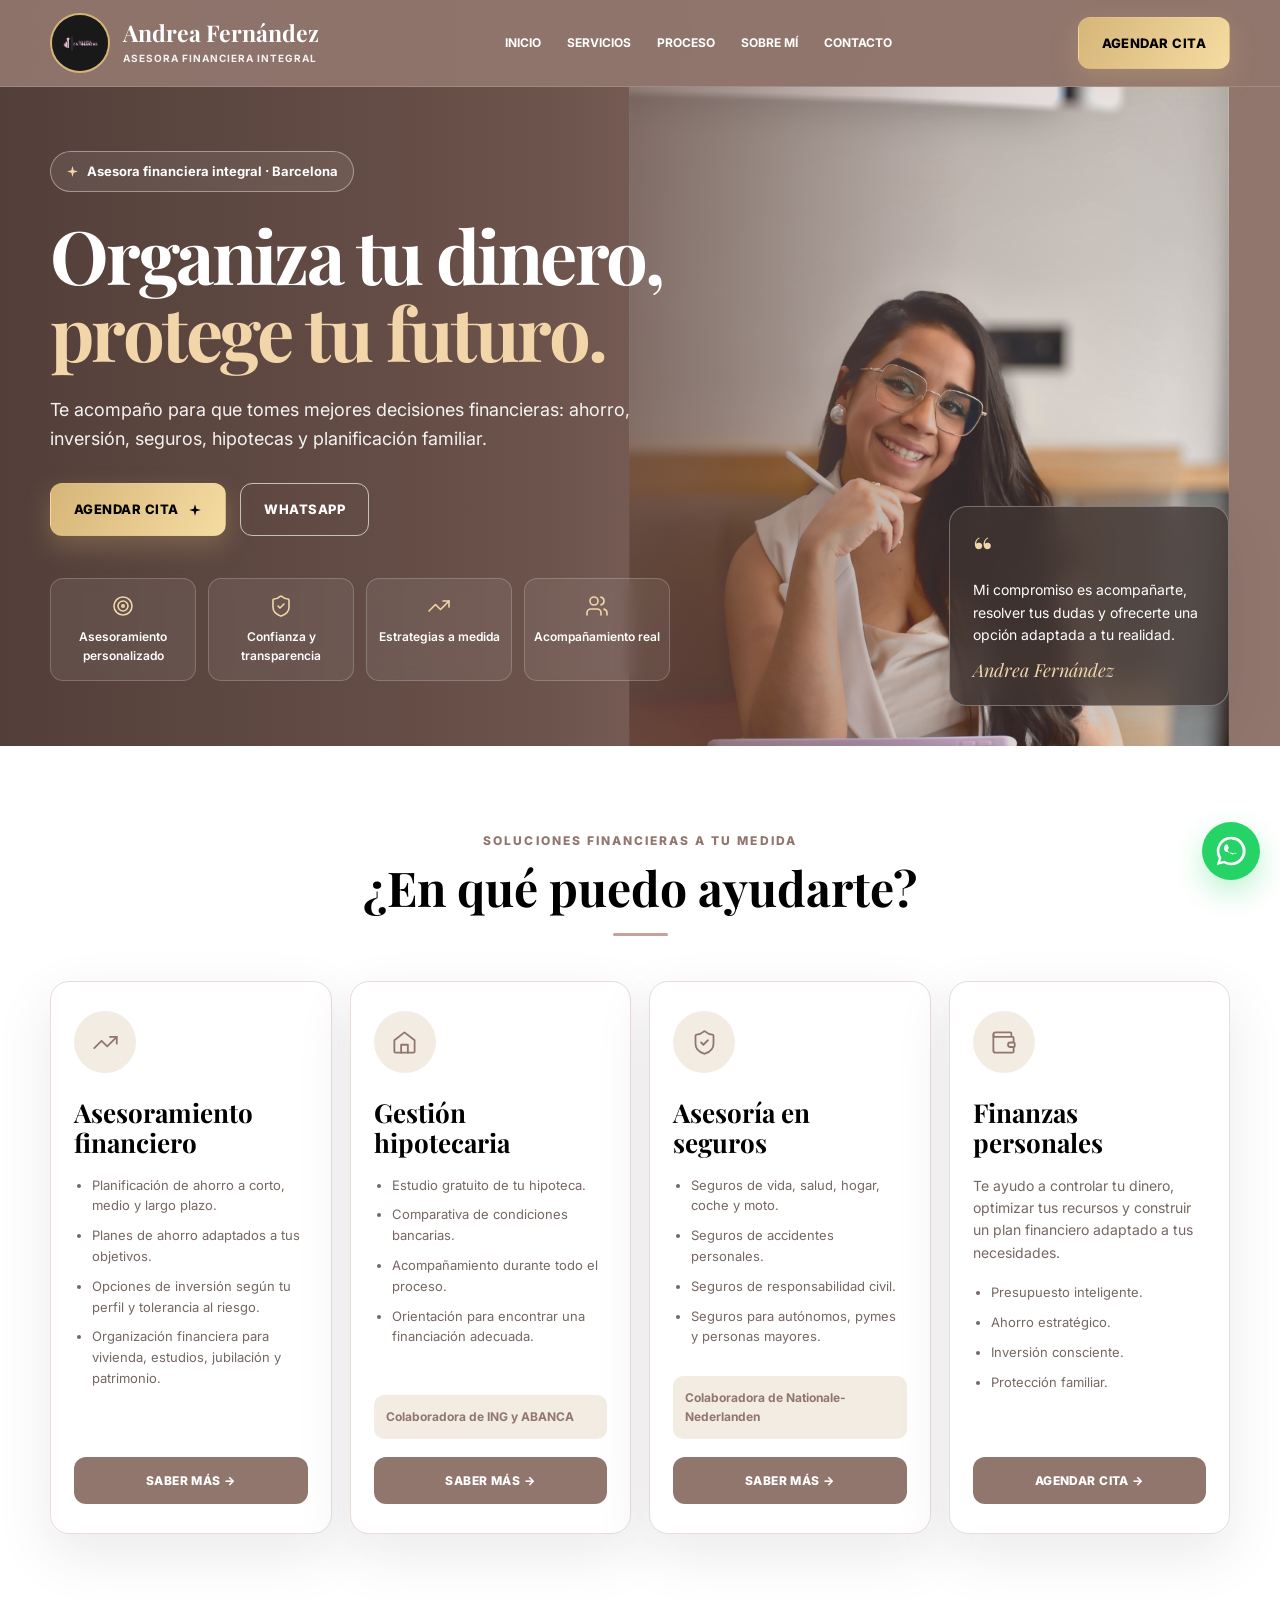
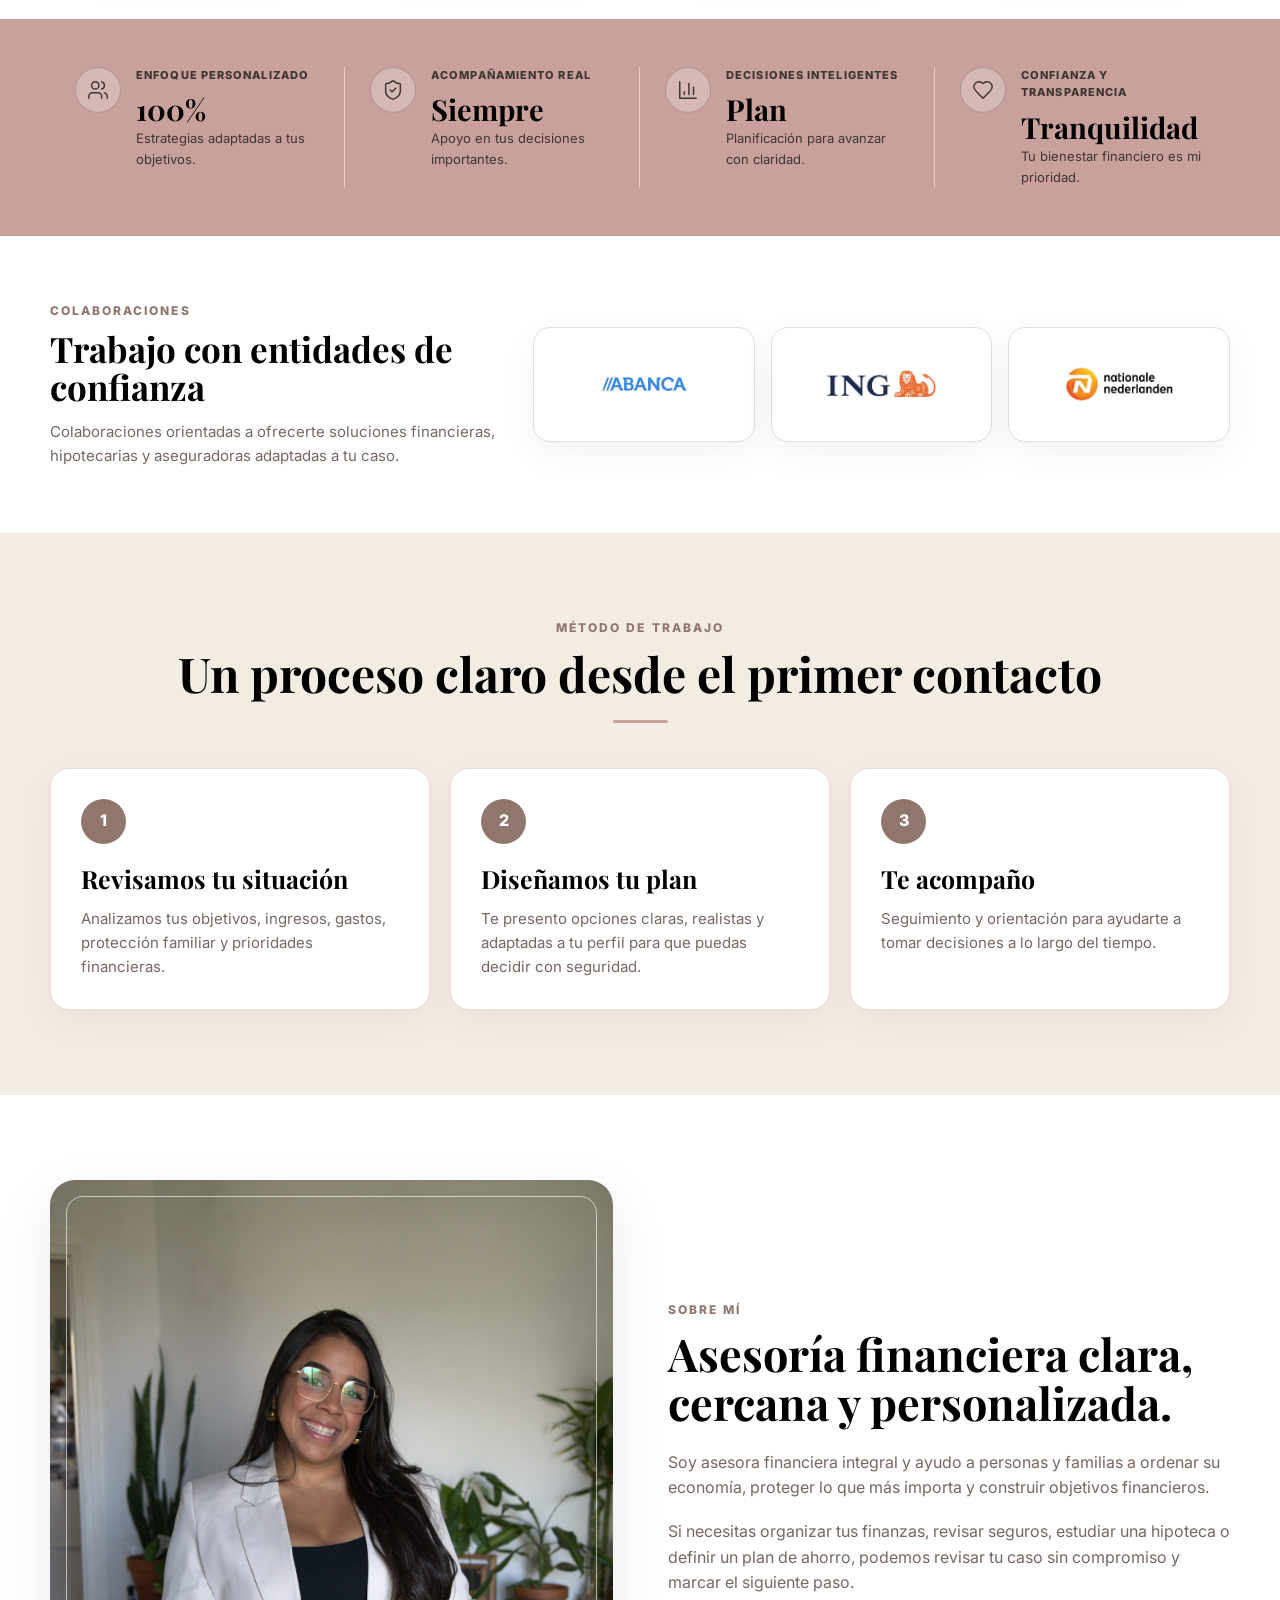
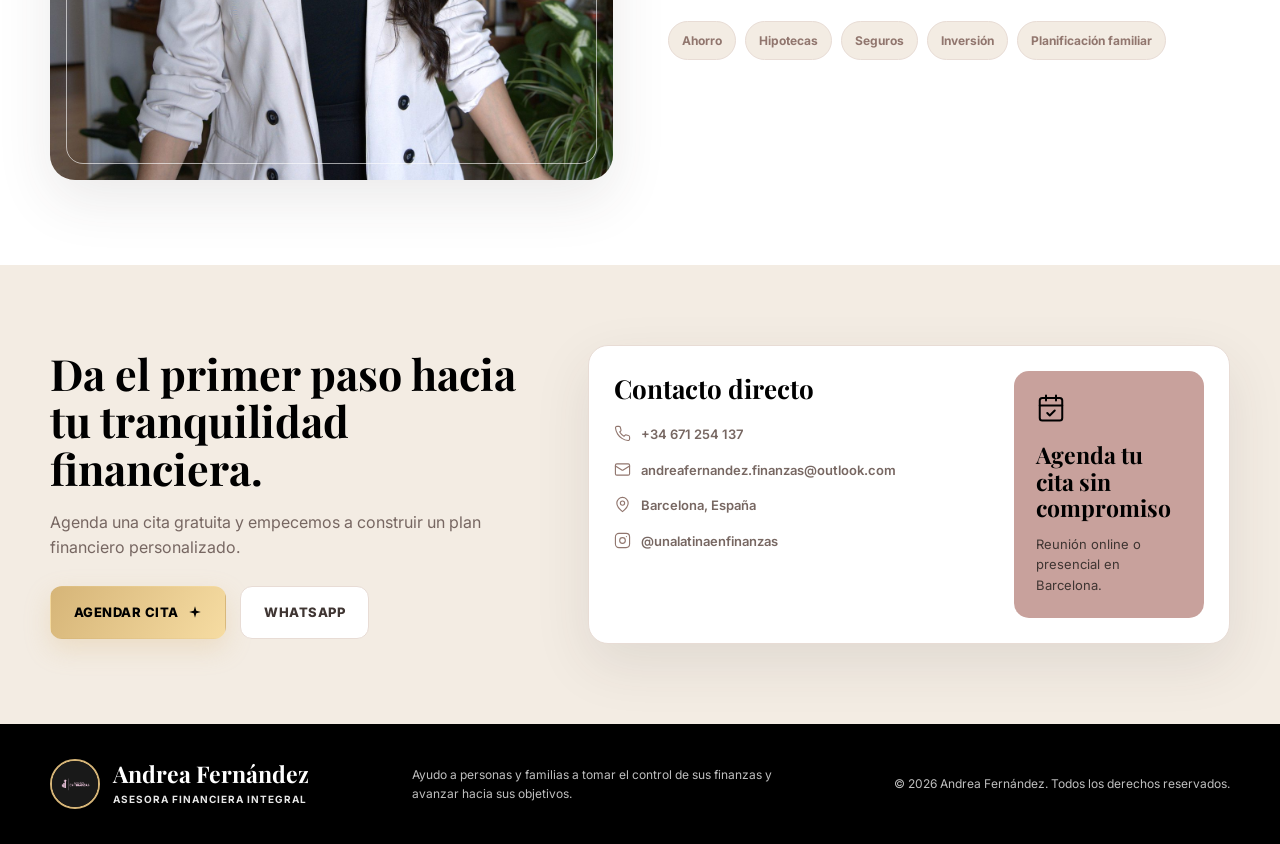
==== commit 74bbc14f: "New about photo, white finance card, raise hero photo Co-Authored-By: Claude Opus 5.5 <noreply@anthr" ====
--- a/index.html
+++ b/index.html
@@ -211,7 +211,7 @@
       width: min(47vw, 600px);
       height: calc(100% - 86px);
       object-fit: cover;
-      object-position: center top;
+      object-position: center 30%;
     }
     .hero-content {
       position: relative;
@@ -371,7 +371,7 @@
       color: var(--muted);
     }
     .service-card li { margin-bottom: 9px; }
-    .service-card p { font-size: 14px; margin-bottom: 18px; }
+    .service-card p { font-size: 14px; margin-bottom: 18px; color: var(--muted); }
     .service-badge {
       margin-top: auto;
       padding: 12px;
@@ -390,22 +390,6 @@
       font-size: 12px;
     }
     .service-card .service-badge + .btn { margin-top: 18px; }
-    .service-card.featured {
-      background: var(--black);
-      border-color: var(--black);
-      color: white;
-    }
-    .service-card.featured h3 { color: #F2D6AA; }
-    .service-card.featured ul { color: rgba(255,255,255,.85); }
-    .service-card.featured .service-icon {
-      background: transparent;
-      border: 1px solid rgba(242,214,170,.5);
-      color: #F2D6AA;
-    }
-    .service-card.featured .btn {
-      background: var(--gold);
-      color: var(--black);
-    }
 
     /* BANDA DE VALORES */
     .stats-band {
@@ -546,7 +530,7 @@
       width: 100%;
       height: 600px;
       object-fit: cover;
-      object-position: center;
+      object-position: center 30%;
     }
     .about-photo::after {
       content: "";
@@ -896,7 +880,7 @@
             <a class="btn" href="https://wa.me/34671254137?text=Hola%20Andrea%2C%20quiero%20asesor%C3%ADa%20en%20seguros." target="_blank" rel="noopener noreferrer">Saber más →</a>
           </article>
 
-          <article class="service-card featured reveal" id="finanzas">
+          <article class="service-card reveal" id="finanzas">
             <div class="service-icon"><svg class="icon" aria-hidden="true"><use href="#i-wallet"/></svg></div>
             <h3>Finanzas personales</h3>
             <p>Te ayudo a controlar tu dinero, optimizar tus recursos y construir un plan financiero adaptado a tus necesidades.</p>
@@ -992,7 +976,7 @@
     <section class="section about" id="sobre-mi">
       <div class="container about-grid">
         <div class="about-photo reveal">
-          <img src="sobremi.png" alt="Andrea Fernández, asesora financiera" loading="lazy">
+          <img src="sobremi.jpg" alt="Andrea Fernández, asesora financiera" loading="lazy">
         </div>
 
         <div class="about-copy reveal">
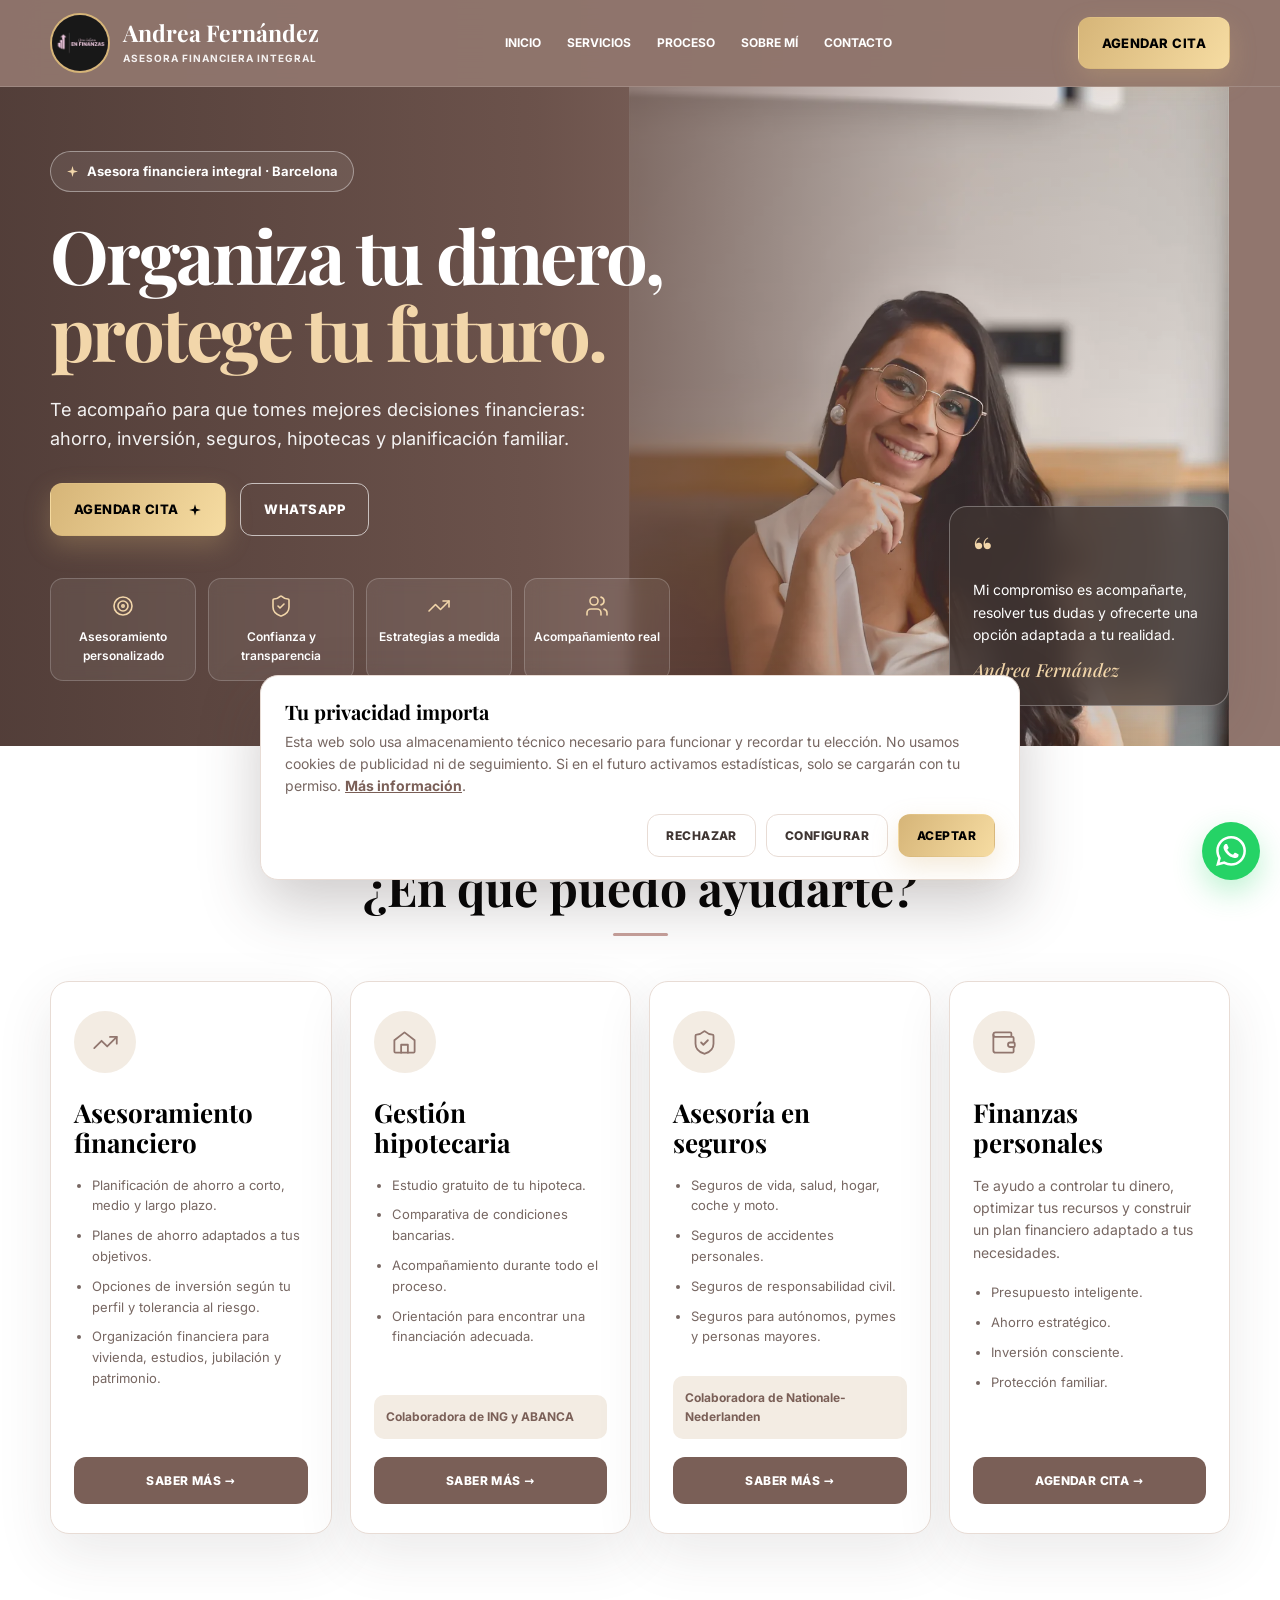
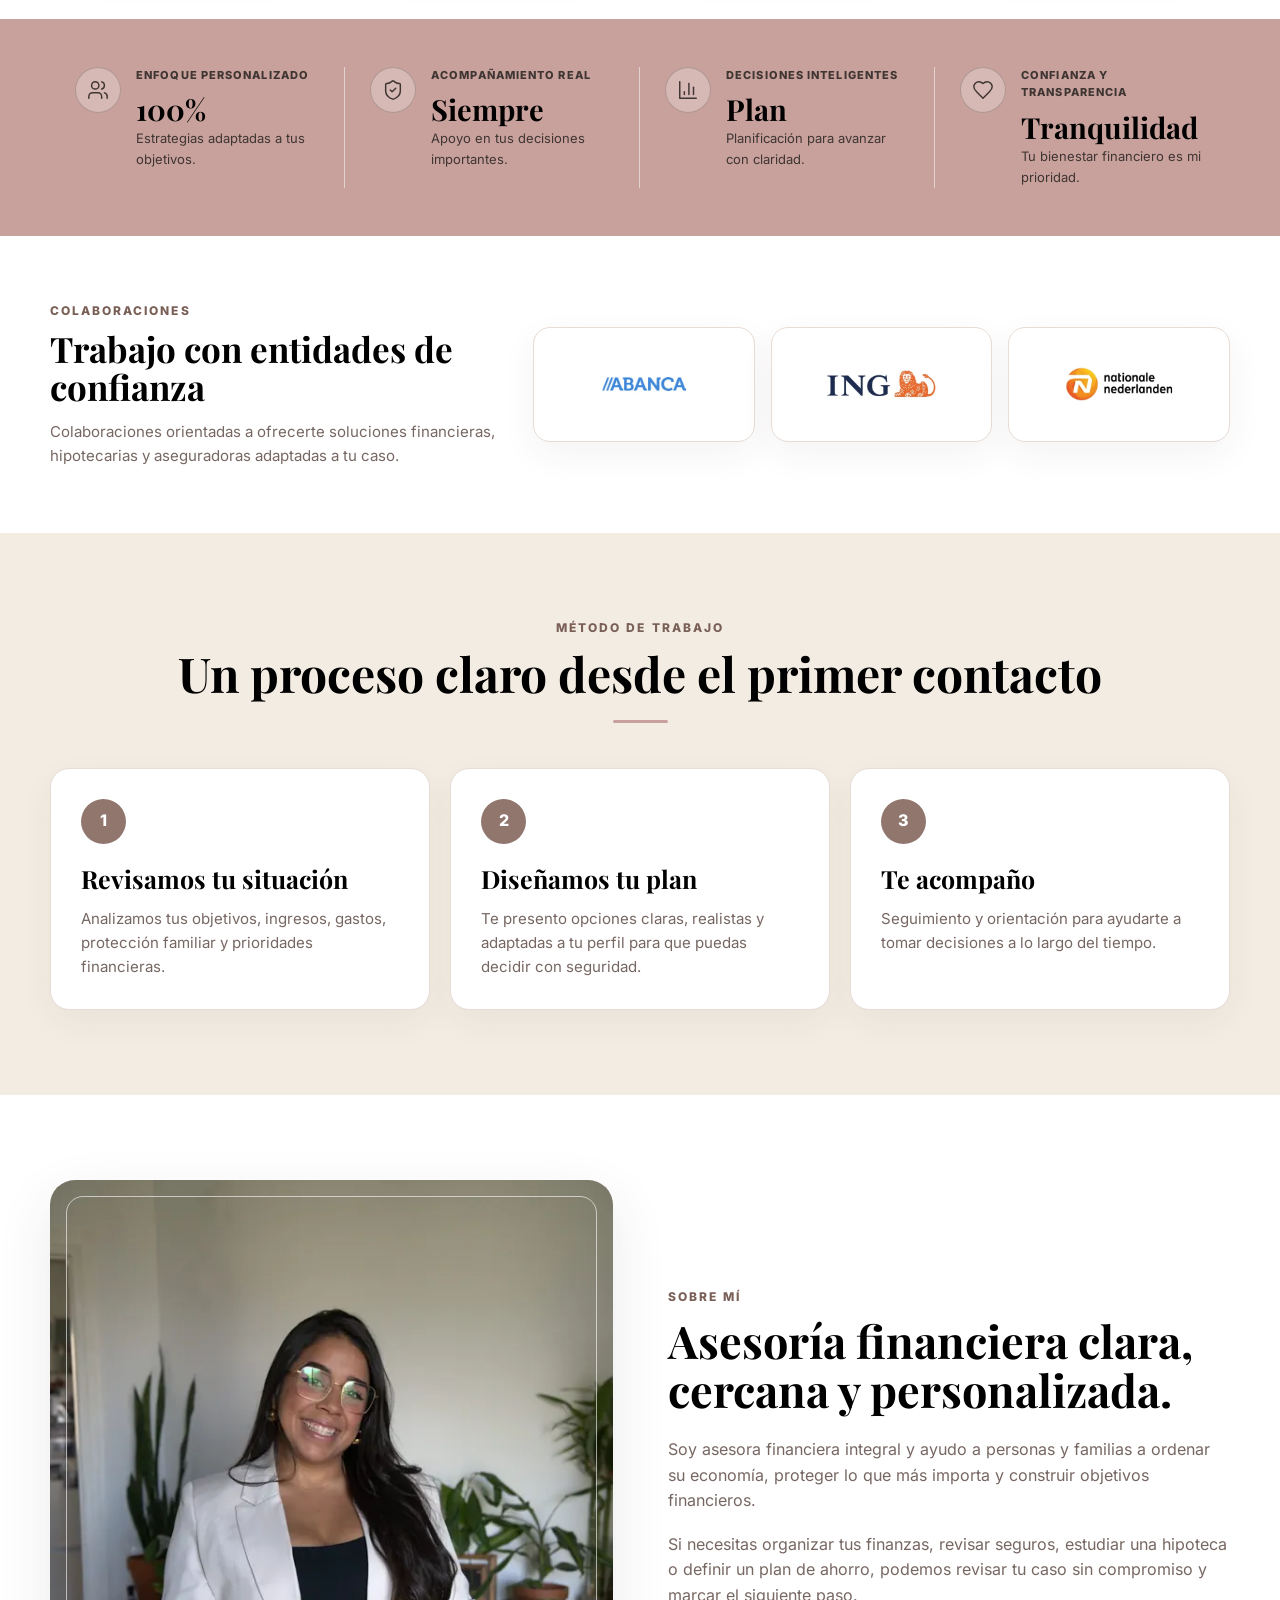
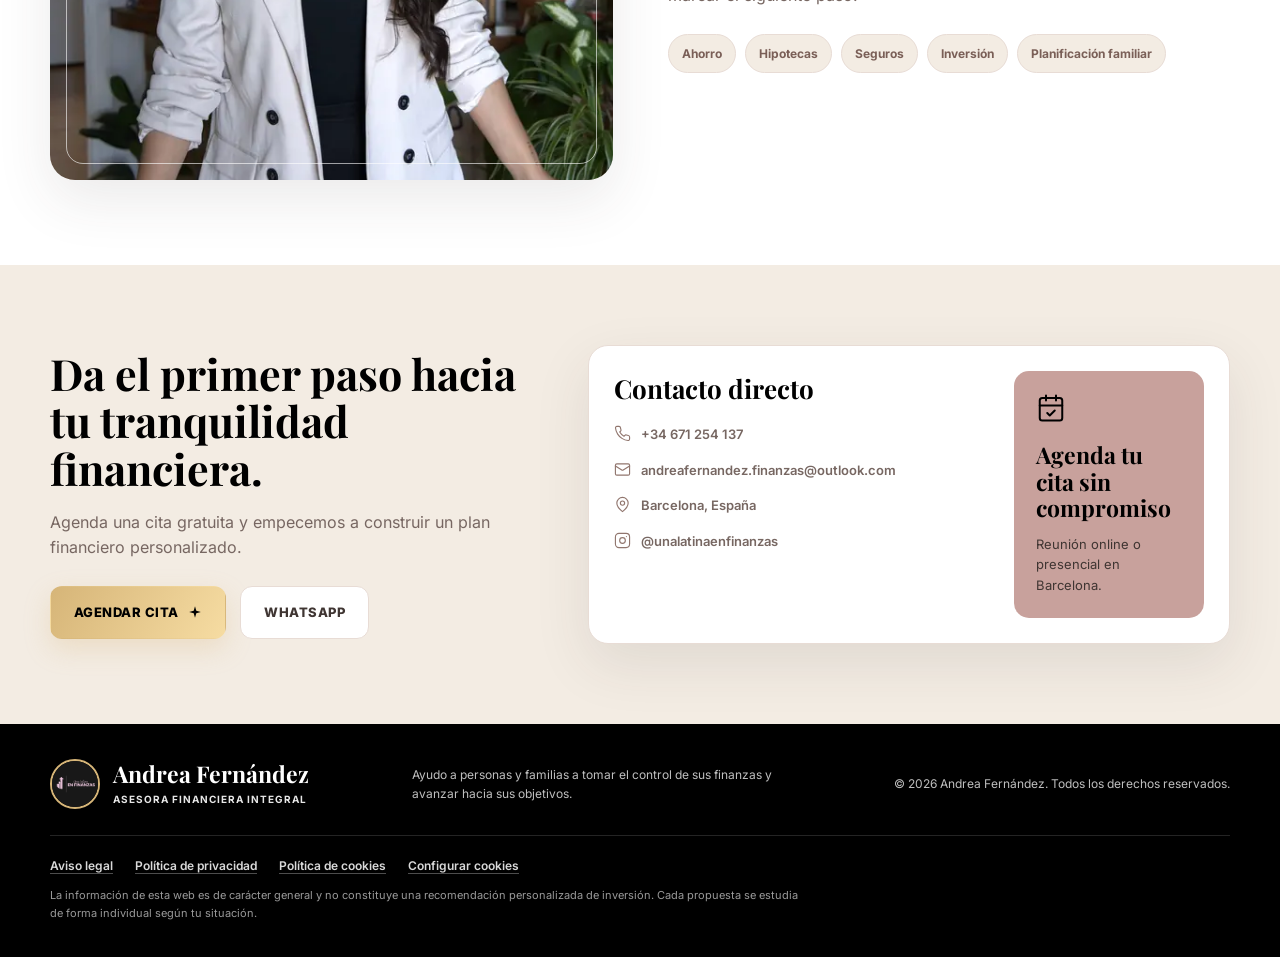
==== commit 81da93c6: "Legal pages, cookie consent, SEO, favicon, faster images and security headers Co-Authored-By: Claude" ====
--- a/index.html
+++ b/index.html
@@ -4,755 +4,86 @@
   <meta charset="UTF-8">
   <meta name="viewport" content="width=device-width, initial-scale=1.0">
   <meta name="theme-color" content="#91766E">
-  <meta name="description" content="Andrea Fernández, asesora financiera integral en Barcelona. Asesoramiento financiero, hipotecas, seguros y finanzas personales.">
-  <title>Andrea Fernández | Asesora Financiera Integral</title>
-  <link rel="icon" type="image/png" href="logo.png">
-  <link rel="preconnect" href="https://fonts.googleapis.com">
-  <link rel="preconnect" href="https://fonts.gstatic.com" crossorigin>
-  <link href="https://fonts.googleapis.com/css2?family=Inter:wght@400;500;600;700;800&family=Playfair+Display:wght@500;600;700&display=swap" rel="stylesheet">
-
-  <style>
-    :root {
-      --black: #000000;
-      --taupe: #91766E;
-      --rose: #C8A19C;
-      --cream: #F3ECE3;
-      --white: #FFFFFF;
-      --ink: #3F3532;
-      --muted: #776762;
-      --line: #E8DCD5;
-      --gold: #D6B578;
-      --shadow: 0 20px 55px rgba(63,53,50,.10);
-      --radius: 22px;
-    }
-
-    * { box-sizing: border-box; margin: 0; padding: 0; }
-    html { scroll-behavior: smooth; scroll-padding-top: 90px; }
-    body {
-      font-family: 'Inter', sans-serif;
-      color: var(--ink);
-      background: var(--white);
-      line-height: 1.6;
-      overflow-x: hidden;
-    }
-    a { color: inherit; text-decoration: none; }
-    img { display: block; max-width: 100%; }
-    button { font: inherit; }
-    .container { width: min(1180px, calc(100% - 40px)); margin: auto; }
-
-    /* ICONOS (línea fina, heredan el color del contenedor) */
-    .icon {
-      width: 1em;
-      height: 1em;
-      flex-shrink: 0;
-      fill: none;
-      stroke: currentColor;
-      stroke-width: 1.6;
-      stroke-linecap: round;
-      stroke-linejoin: round;
-    }
-    .icon.solid { fill: currentColor; stroke: none; }
-
-    /* BOTONES */
-    .btn {
-      position: relative;
-      display: inline-flex;
-      align-items: center;
-      justify-content: center;
-      gap: 10px;
-      padding: 15px 23px;
-      border-radius: 12px;
-      border: 1px solid transparent;
-      font-size: 13px;
-      font-weight: 800;
-      letter-spacing: .035em;
-      text-transform: uppercase;
-      text-align: center;
-      cursor: pointer;
-      transition: transform .25s, box-shadow .25s, background .25s;
-    }
-    .btn:hover { transform: translateY(-3px); }
-    .btn .icon { font-size: 14px; }
-
-    .btn.gold {
-      overflow: hidden;
-      isolation: isolate;
-      color: var(--black);
-      background: linear-gradient(120deg, #D6B578, #F6DCA2);
-      box-shadow: 0 10px 26px rgba(214,181,120,.28);
-    }
-    .btn.gold::before {
-      content: "";
-      position: absolute;
-      z-index: -1;
-      top: -60%;
-      left: -75%;
-      width: 45%;
-      height: 220%;
-      background: linear-gradient(90deg, transparent, rgba(255,255,255,.8), transparent);
-      transform: rotate(25deg);
-      animation: shine 3s infinite;
-    }
-    .btn.pulse { animation: pulse 2.2s infinite; }
-    @keyframes shine {
-      0% { left: -75%; }
-      45%, 100% { left: 140%; }
-    }
-    @keyframes pulse {
-      0%,100% { box-shadow: 0 10px 25px rgba(214,181,120,.3), 0 0 0 0 rgba(214,181,120,.3); }
-      50% { box-shadow: 0 14px 32px rgba(214,181,120,.4), 0 0 0 9px rgba(214,181,120,0); }
-    }
-    .btn.outline {
-      color: var(--white);
-      background: transparent;
-      border-color: rgba(255,255,255,.65);
-    }
-    .btn.outline:hover { background: rgba(255,255,255,.12); }
-    .btn.light {
-      background: var(--white);
-      border-color: var(--line);
-      color: var(--ink);
-    }
-    .btn.light:hover { box-shadow: var(--shadow); }
-
-    /* NAVEGACIÓN */
-    .nav {
-      position: fixed;
-      z-index: 100;
-      top: 0;
-      left: 0;
-      width: 100%;
-      background: rgba(145,118,110,.94);
-      border-bottom: 1px solid rgba(255,255,255,.15);
-      backdrop-filter: blur(18px);
-      transition: background .25s;
-    }
-    .nav-inner {
-      height: 86px;
-      display: flex;
-      justify-content: space-between;
-      align-items: center;
-      gap: 25px;
-    }
-    .brand {
-      display: flex;
-      align-items: center;
-      gap: 13px;
-      color: var(--white);
-      flex-shrink: 0;
-    }
-    .brand-logo {
-      width: 60px;
-      height: 60px;
-      border-radius: 50%;
-      object-fit: cover;
-      background: var(--white);
-      border: 2px solid var(--gold);
-    }
-    .brand-name {
-      font: 700 23px/1.1 'Playfair Display', serif;
-    }
-    .brand-role {
-      margin-top: 4px;
-      font-size: 10px;
-      font-weight: 700;
-      letter-spacing: .1em;
-      text-transform: uppercase;
-      opacity: .9;
-    }
-    .nav-links {
-      display: flex;
-      align-items: center;
-      gap: 26px;
-      color: var(--white);
-      font-size: 12px;
-      font-weight: 700;
-      text-transform: uppercase;
-    }
-    .nav-links a { transition: color .2s; }
-    .nav-links a:hover { color: #F6DCA2; }
-    .mobile-toggle {
-      display: none;
-      background: transparent;
-      border: 1px solid rgba(255,255,255,.5);
-      border-radius: 10px;
-      padding: 8px 12px;
-      color: white;
-      font-size: 22px;
-      cursor: pointer;
-    }
-
-    /* HERO */
-    .hero {
-      position: relative;
-      min-height: 740px;
-      padding-top: 86px;
-      overflow: hidden;
-      background: var(--taupe);
-      color: var(--white);
-    }
-    .hero::before {
-      content: "";
-      position: absolute;
-      z-index: 1;
-      inset: 0;
-      background: linear-gradient(
-        90deg,
-        rgba(80,60,55,.96) 0%,
-        rgba(104,79,72,.91) 42%,
-        rgba(145,118,110,.30) 75%,
-        rgba(145,118,110,.10) 100%
-      );
-    }
-    .hero-photo {
-      position: absolute;
-      right: 4%;
-      bottom: 0;
-      width: min(47vw, 600px);
-      height: calc(100% - 86px);
-      object-fit: cover;
-      object-position: center 30%;
-    }
-    .hero-content {
-      position: relative;
-      z-index: 2;
-      display: grid;
-      grid-template-columns: minmax(0,620px) 1fr;
-      align-items: center;
-      min-height: 654px;
-      padding: 65px 0;
-    }
-    .eyebrow {
-      display: inline-flex;
-      align-items: center;
-      gap: 8px;
-      padding: 9px 15px;
-      margin-bottom: 25px;
-      border: 1px solid rgba(255,255,255,.4);
-      border-radius: 50px;
-      background: rgba(255,255,255,.08);
-      font-size: 13px;
-      font-weight: 700;
-    }
-    .eyebrow .icon { color: #F2D6AA; font-size: 13px; }
-    h1 {
-      max-width: 670px;
-      margin-bottom: 25px;
-      font: 700 clamp(43px,6vw,74px)/1.04 'Playfair Display',serif;
-      letter-spacing: -.035em;
-    }
-    h1 span { color: #F2D6AA; }
-    .hero-lead {
-      max-width: 580px;
-      margin-bottom: 30px;
-      font-size: 18px;
-      color: rgba(255,255,255,.93);
-    }
-    .actions {
-      display: flex;
-      gap: 14px;
-      flex-wrap: wrap;
-      margin-bottom: 42px;
-    }
-    .trust-row {
-      display: grid;
-      grid-template-columns: repeat(4,1fr);
-      gap: 12px;
-      max-width: 630px;
-    }
-    .trust-item {
-      padding: 15px 9px;
-      text-align: center;
-      font-size: 12px;
-      font-weight: 600;
-      border-radius: 13px;
-      border: 1px solid rgba(255,255,255,.2);
-      background: rgba(255,255,255,.07);
-      backdrop-filter: blur(8px);
-    }
-    .trust-icon {
-      display: flex;
-      justify-content: center;
-      margin-bottom: 9px;
-      color: #F2D6AA;
-      font-size: 24px;
-    }
-
-    .quote-card {
-      position: absolute;
-      z-index: 3;
-      right: 4%;
-      bottom: 40px;
-      width: 280px;
-      padding: 23px;
-      border-radius: 18px;
-      border: 1px solid rgba(255,255,255,.3);
-      background: rgba(63,53,50,.75);
-      backdrop-filter: blur(15px);
-      box-shadow: var(--shadow);
-    }
-    .quote-mark {
-      color: #F2D6AA;
-      font: 700 42px 'Playfair Display',serif;
-      line-height: 1;
-    }
-    .quote-card p { font-size: 14px; margin: 7px 0 12px; }
-    .signature {
-      color: #F2D6AA;
-      font: italic 18px 'Playfair Display',serif;
-    }
-
-    /* SECCIONES */
-    .section { padding: 85px 0; }
-    .section-head { text-align: center; margin-bottom: 45px; }
-    .section-kicker {
-      margin-bottom: 10px;
-      font-size: 12px;
-      font-weight: 800;
-      letter-spacing: .17em;
-      text-transform: uppercase;
-      color: var(--taupe);
-    }
-    .section-title {
-      font: 700 clamp(34px,4vw,48px)/1.1 'Playfair Display',serif;
-      color: var(--black);
-    }
-    .section-title::after {
-      content: "";
-      display: block;
-      width: 55px;
-      height: 3px;
-      margin: 20px auto 0;
-      border-radius: 5px;
-      background: var(--rose);
-    }
-
-    /* SERVICIOS */
-    .services-grid {
-      display: grid;
-      grid-template-columns: repeat(4,minmax(0,1fr));
-      gap: 18px;
-    }
-    .service-card {
-      display: flex;
-      flex-direction: column;
-      padding: 29px 23px;
-      min-height: 440px;
-      border: 1px solid var(--line);
-      border-radius: 19px;
-      background: var(--white);
-      box-shadow: var(--shadow);
-      transition: transform .3s, box-shadow .3s;
-    }
-    .service-card:hover {
-      transform: translateY(-7px);
-      box-shadow: 0 25px 55px rgba(63,53,50,.16);
-    }
-    .service-icon {
-      display: grid;
-      place-items: center;
-      width: 62px;
-      height: 62px;
-      margin-bottom: 25px;
-      border-radius: 50%;
-      background: var(--cream);
-      color: var(--taupe);
-      font-size: 27px;
-    }
-    .service-card h3 {
-      margin-bottom: 18px;
-      color: var(--black);
-      font: 700 26px/1.12 'Playfair Display',serif;
-    }
-    .service-card ul {
-      padding-left: 18px;
-      margin-bottom: 20px;
-      font-size: 13px;
-      color: var(--muted);
-    }
-    .service-card li { margin-bottom: 9px; }
-    .service-card p { font-size: 14px; margin-bottom: 18px; color: var(--muted); }
-    .service-badge {
-      margin-top: auto;
-      padding: 12px;
-      border-radius: 10px;
-      background: var(--cream);
-      color: var(--taupe);
-      font-size: 12px;
-      font-weight: 700;
-    }
-    .service-card .btn {
-      width: 100%;
-      margin-top: auto;
-      padding: 13px;
-      background: var(--taupe);
-      color: white;
-      font-size: 12px;
-    }
-    .service-card .service-badge + .btn { margin-top: 18px; }
-
-    /* BANDA DE VALORES */
-    .stats-band {
-      background: var(--rose);
-      padding: 48px 0;
-    }
-    .stats-grid {
-      display: grid;
-      grid-template-columns: repeat(4,1fr);
-    }
-    .stat {
-      display: flex;
-      gap: 15px;
-      padding: 0 25px;
-      border-right: 1px solid rgba(255,255,255,.5);
-    }
-    .stat:last-child { border-right: 0; }
-    .stat-icon {
-      display: grid;
-      place-items: center;
-      flex-shrink: 0;
-      width: 46px;
-      height: 46px;
-      border-radius: 50%;
-      border: 1px solid rgba(63,53,50,.25);
-      background: rgba(255,255,255,.25);
-      color: var(--ink);
-      font-size: 22px;
-    }
-    .stat small {
-      display: block;
-      margin-bottom: 6px;
-      font-size: 11px;
-      font-weight: 800;
-      letter-spacing: .1em;
-      text-transform: uppercase;
-      color: var(--ink);
-    }
-    .stat strong {
-      display: block;
-      font: 700 29px 'Playfair Display',serif;
-      color: var(--black);
-    }
-    .stat p { font-size: 13px; color: var(--ink); }
-
-    /* COLABORACIONES */
-    .partners {
-      padding: 65px 0;
-      background: var(--white);
-    }
-    .partners-box {
-      display: grid;
-      grid-template-columns: .9fr 1.4fr;
-      align-items: center;
-      gap: 35px;
-    }
-    .partners-copy h2 {
-      margin-bottom: 13px;
-      color: var(--black);
-      font: 700 35px/1.1 'Playfair Display',serif;
-    }
-    .partners-copy p { color: var(--muted); font-size: 15px; }
-    .partners-logos {
-      display: grid;
-      grid-template-columns: repeat(3,minmax(0,1fr));
-      gap: 16px;
-    }
-    .partner-logo {
-      display: flex;
-      align-items: center;
-      justify-content: center;
-      height: 115px;
-      padding: 18px;
-      background: var(--white);
-      border: 1px solid var(--line);
-      border-radius: 17px;
-      box-shadow: 0 12px 35px rgba(63,53,50,.06);
-      transition: transform .3s, box-shadow .3s;
-    }
-    .partner-logo:hover {
-      transform: translateY(-5px);
-      box-shadow: var(--shadow);
-    }
-    .partner-logo img {
-      width: 100%;
-      max-height: 70px;
-      object-fit: contain;
-    }
-
-    /* PROCESO */
-    .process { background: var(--cream); }
-    .process-grid {
-      display: grid;
-      grid-template-columns: repeat(3,1fr);
-      gap: 20px;
-    }
-    .process-card {
-      padding: 30px;
-      background: var(--white);
-      border: 1px solid var(--line);
-      border-radius: 19px;
-      box-shadow: 0 12px 35px rgba(63,53,50,.05);
-    }
-    .process-number {
-      display: grid;
-      place-items: center;
-      width: 45px;
-      height: 45px;
-      margin-bottom: 18px;
-      border-radius: 50%;
-      background: var(--taupe);
-      color: white;
-      font-weight: 800;
-    }
-    .process-card h3 {
-      margin-bottom: 12px;
-      font: 700 25px 'Playfair Display',serif;
-      color: var(--black);
-    }
-    .process-card p { color: var(--muted); font-size: 15px; }
-
-    /* SOBRE MÍ */
-    .about { background: var(--white); }
-    .about-grid {
-      display: grid;
-      grid-template-columns: 1fr 1fr;
-      gap: 55px;
-      align-items: center;
-    }
-    .about-photo {
-      position: relative;
-      overflow: hidden;
-      border-radius: 25px;
-      box-shadow: var(--shadow);
-      background: var(--cream);
-    }
-    .about-photo img {
-      width: 100%;
-      height: 600px;
-      object-fit: cover;
-      object-position: center 30%;
-    }
-    .about-photo::after {
-      content: "";
-      position: absolute;
-      inset: 16px;
-      border: 1px solid rgba(255,255,255,.6);
-      border-radius: 17px;
-      pointer-events: none;
-    }
-    .about-copy h2 {
-      margin-bottom: 22px;
-      font: 700 clamp(34px,4vw,45px)/1.1 'Playfair Display',serif;
-      color: var(--black);
-    }
-    .about-copy p {
-      margin-bottom: 18px;
-      color: var(--muted);
-      font-size: 16px;
-    }
-    .pills {
-      display: flex;
-      flex-wrap: wrap;
-      gap: 9px;
-      margin-top: 25px;
-    }
-    .pill {
-      padding: 9px 13px;
-      border: 1px solid var(--line);
-      border-radius: 50px;
-      background: var(--cream);
-      font-size: 12px;
-      font-weight: 700;
-      color: var(--taupe);
-    }
-
-    /* CONTACTO */
-    .cta-section {
-      padding: 80px 0;
-      background: var(--cream);
-    }
-    .cta-box {
-      display: grid;
-      grid-template-columns: 1fr 1.3fr;
-      align-items: center;
-      gap: 45px;
-    }
-    .cta-copy h2 {
-      margin-bottom: 18px;
-      font: 700 43px/1.1 'Playfair Display',serif;
-      color: var(--black);
-    }
-    .cta-copy p {
-      margin-bottom: 25px;
-      color: var(--muted);
-      font-size: 16px;
-    }
-    .contact-panel {
-      display: grid;
-      grid-template-columns: 1fr 190px;
-      gap: 20px;
-      padding: 25px;
-      border: 1px solid var(--line);
-      border-radius: 20px;
-      background: var(--white);
-      box-shadow: var(--shadow);
-    }
-    .contact-panel h3 {
-      margin-bottom: 18px;
-      font: 700 26px 'Playfair Display',serif;
-      color: var(--black);
-    }
-    .contact-list { display: grid; gap: 15px; }
-    .contact-item {
-      display: flex;
-      align-items: flex-start;
-      gap: 10px;
-      color: var(--muted);
-      font-size: 13px;
-      font-weight: 600;
-      overflow-wrap: anywhere;
-    }
-    .contact-item .icon {
-      margin-top: 1px;
-      color: var(--taupe);
-      font-size: 17px;
-    }
-    .contact-item:hover { color: var(--taupe); }
-    .mini-appointment {
-      display: block;
-      padding: 22px;
-      border-radius: 15px;
-      background: var(--rose);
-      transition: transform .25s;
-    }
-    .mini-appointment:hover { transform: translateY(-4px); }
-    .mini-appointment > .icon { color: var(--black); font-size: 30px; }
-    .mini-appointment strong {
-      display: block;
-      margin: 12px 0;
-      font: 700 23px/1.15 'Playfair Display',serif;
-      color: var(--black);
-    }
-    .mini-appointment p { font-size: 13px; color: var(--ink); }
-
-    /* FOOTER */
-    .footer {
-      padding: 35px 0;
-      background: var(--black);
-      color: var(--white);
-    }
-    .footer-inner {
-      display: flex;
-      justify-content: space-between;
-      align-items: center;
-      gap: 30px;
-    }
-    .footer .brand-logo { width: 50px; height: 50px; }
-    .footer p {
-      max-width: 380px;
-      font-size: 12px;
-      color: rgba(255,255,255,.75);
-    }
-
-    /* WHATSAPP FLOTANTE */
-    .floating-whatsapp {
-      position: fixed;
-      z-index: 110;
-      right: 20px;
-      bottom: 20px;
-      display: grid;
-      place-items: center;
-      width: 58px;
-      height: 58px;
-      border-radius: 50%;
-      background: #25D366;
-      color: white;
-      box-shadow: 0 12px 30px rgba(37,211,102,.3);
-      transition: transform .25s;
-    }
-    .floating-whatsapp:hover { transform: scale(1.1); }
-    .floating-whatsapp svg { width: 30px; height: 30px; fill: currentColor; }
-
-    /* ANIMACIONES */
-    .reveal {
-      opacity: 0;
-      transform: translateY(22px);
-      transition: opacity .7s, transform .7s;
-    }
-    .reveal.visible { opacity: 1; transform: none; }
-
-    /* TABLET */
-    @media(max-width:1050px) {
-      .nav-links { display: none; }
-      .hero-photo { width: 72vw; right: -10%; opacity: .55; }
-      .hero-content { grid-template-columns: 1fr; }
-      .quote-card { display: none; }
-      .services-grid { grid-template-columns: repeat(2,1fr); }
-      .stats-grid { grid-template-columns: repeat(2,1fr); gap: 25px 0; }
-      .stat { border-right: 0; }
-      .partners-box, .about-grid, .cta-box { grid-template-columns: 1fr; }
-      .about-photo img { height: 510px; }
-    }
-
-    /* MÓVIL */
-    @media(max-width:680px) {
-      .container { width: calc(100% - 30px); }
-      .nav-inner { height: 76px; }
-      .brand-logo { width: 48px; height: 48px; }
-      .brand-name { font-size: 19px; }
-      .brand-role { font-size: 9px; }
-      .nav .btn.gold { display: none; }
-      .mobile-toggle { display: block; }
-      .nav-links.open {
-        display: flex;
-        position: absolute;
-        top: 76px;
-        left: 0;
-        width: 100%;
-        padding: 25px;
-        flex-direction: column;
-        gap: 22px;
-        background: var(--taupe);
-        box-shadow: var(--shadow);
+  <title>Asesora financiera en Barcelona | Andrea Fernández</title>
+  <meta name="description" content="Andrea Fernández, asesora financiera integral en Barcelona. Te ayudo con ahorro, hipotecas, seguros y planificación familiar. Primera cita gratuita, online o presencial.">
+  <meta name="robots" content="index, follow, max-image-preview:large">
+  <link rel="canonical" href="https://unalatinaenfinanzas.com/">
+
+  <!-- Iconos -->
+  <link rel="icon" href="/favicon.ico" sizes="48x48">
+  <link rel="icon" type="image/png" sizes="32x32" href="/favicon-32.png">
+  <link rel="apple-touch-icon" href="/apple-touch-icon.png">
+  <link rel="manifest" href="/site.webmanifest">
+
+  <!-- Compartir en redes y WhatsApp -->
+  <meta property="og:type" content="website">
+  <meta property="og:locale" content="es_ES">
+  <meta property="og:site_name" content="Una latina en finanzas">
+  <meta property="og:title" content="Andrea Fernández | Asesora financiera en Barcelona">
+  <meta property="og:description" content="Organiza tu dinero, protege tu futuro. Ahorro, hipotecas, seguros y planificación familiar. Primera cita gratuita.">
+  <meta property="og:url" content="https://unalatinaenfinanzas.com/">
+  <meta property="og:image" content="https://unalatinaenfinanzas.com/img/og-image.jpg">
+  <meta property="og:image:width" content="1200">
+  <meta property="og:image:height" content="630">
+  <meta property="og:image:alt" content="Andrea Fernández, asesora financiera integral en Barcelona">
+  <meta name="twitter:card" content="summary_large_image">
+  <meta name="twitter:title" content="Andrea Fernández | Asesora financiera en Barcelona">
+  <meta name="twitter:description" content="Ahorro, hipotecas, seguros y planificación familiar. Primera cita gratuita.">
+  <meta name="twitter:image" content="https://unalatinaenfinanzas.com/img/og-image.jpg">
+
+  <!-- Datos estructurados para Google -->
+  <script type="application/ld+json">
+  {
+    "@context": "https://schema.org",
+    "@graph": [
+      {
+        "@type": "FinancialService",
+        "@id": "https://unalatinaenfinanzas.com/#negocio",
+        "name": "Andrea Fernández · Una latina en finanzas",
+        "description": "Asesoría financiera integral en Barcelona: ahorro, hipotecas, seguros y planificación familiar.",
+        "url": "https://unalatinaenfinanzas.com/",
+        "image": "https://unalatinaenfinanzas.com/img/og-image.jpg",
+        "logo": "https://unalatinaenfinanzas.com/icon-512.png",
+        "telephone": "+34671254137",
+        "email": "andreafernandez.finanzas@outlook.com",
+        "address": { "@type": "PostalAddress", "addressLocality": "Barcelona", "addressRegion": "Cataluña", "addressCountry": "ES" },
+        "areaServed": [{ "@type": "City", "name": "Barcelona" }, { "@type": "Country", "name": "España" }],
+        "availableLanguage": "es",
+        "knowsAbout": ["Planificación financiera", "Ahorro", "Hipotecas", "Seguros de vida", "Seguros de salud", "Seguros de hogar", "Finanzas personales"],
+        "sameAs": ["https://www.instagram.com/unalatinaenfinanzas/"],
+        "founder": { "@id": "https://unalatinaenfinanzas.com/#andrea" }
+      },
+      {
+        "@type": "Person",
+        "@id": "https://unalatinaenfinanzas.com/#andrea",
+        "name": "Andrea Fernández",
+        "jobTitle": "Asesora financiera integral",
+        "image": "https://unalatinaenfinanzas.com/img/sobremi.webp",
+        "worksFor": { "@id": "https://unalatinaenfinanzas.com/#negocio" },
+        "sameAs": ["https://www.instagram.com/unalatinaenfinanzas/"]
+      },
+      {
+        "@type": "WebSite",
+        "@id": "https://unalatinaenfinanzas.com/#web",
+        "url": "https://unalatinaenfinanzas.com/",
+        "name": "Una latina en finanzas",
+        "inLanguage": "es-ES",
+        "publisher": { "@id": "https://unalatinaenfinanzas.com/#negocio" }
       }
-      .hero { min-height: auto; padding-top: 76px; }
-      .hero-content { min-height: 650px; padding: 65px 0; }
-      .hero-photo { width: 100%; right: -35%; opacity: .27; }
-      .hero::before {
-        background: linear-gradient(90deg,rgba(80,60,55,.94),rgba(80,60,55,.72));
-      }
-      h1 { font-size: 45px; }
-      .hero-lead { font-size: 16px; }
-      .actions { flex-direction: column; }
-      .actions .btn { width: 100%; }
-      .trust-row { grid-template-columns: repeat(2,1fr); }
-      .section { padding: 60px 0; }
-      .services-grid, .stats-grid, .process-grid { grid-template-columns: 1fr; }
-      .service-card { min-height: auto; }
-      .stat { padding: 12px 0; }
-      .partners-logos { grid-template-columns: 1fr; }
-      .partner-logo { height: 100px; }
-      .about-photo img { height: 420px; }
-      .cta-copy h2 { font-size: 35px; }
-      .contact-panel { grid-template-columns: 1fr; }
-      .footer-inner { flex-direction: column; text-align: center; }
-    }
-
-    @media(prefers-reduced-motion:reduce) {
-      *, *::before, *::after {
-        animation-duration: .01ms !important;
-        transition-duration: .01ms !important;
-        scroll-behavior: auto !important;
-      }
-      .reveal { opacity: 1; transform: none; }
-    }
-  </style>
+    ]
+  }
+  </script>
+
+  <link rel="preload" href="/fonts/inter-latin.woff2" as="font" type="font/woff2" crossorigin>
+  <link rel="preload" href="/fonts/playfair-latin.woff2" as="font" type="font/woff2" crossorigin>
+  <link rel="preload" href="/img/yo.webp" as="image" type="image/webp" fetchpriority="high">
+  <link rel="stylesheet" href="/styles.css">
 </head>
 
 <body>
 
   <!-- ICONOS SVG -->
-  <svg width="0" height="0" style="position:absolute" aria-hidden="true">
+  <svg class="icon-sprite" width="0" height="0" aria-hidden="true">
     <symbol id="i-target" viewBox="0 0 24 24"><circle cx="12" cy="12" r="9"/><circle cx="12" cy="12" r="5"/><circle cx="12" cy="12" r="1.2"/></symbol>
     <symbol id="i-shield" viewBox="0 0 24 24"><path d="M20 13c0 5-3.5 7.5-7.66 8.95a1 1 0 0 1-.67-.01C7.5 20.5 4 18 4 13V6a1 1 0 0 1 1-1c2 0 4.5-1.2 6.24-2.72a1.17 1.17 0 0 1 1.52 0C14.51 3.81 17 5 19 5a1 1 0 0 1 1 1z"/><path d="m9 12 2 2 4-4"/></symbol>
     <symbol id="i-trend" viewBox="0 0 24 24"><polyline points="22 7 13.5 15.5 8.5 10.5 2 17"/><polyline points="16 7 22 7 22 13"/></symbol>
@@ -773,7 +104,7 @@
   <nav class="nav" aria-label="Navegación principal">
     <div class="container nav-inner">
       <a class="brand" href="#inicio">
-        <img src="logo.png" alt="Logo Andrea Fernández" class="brand-logo">
+        <img src="/img/logo.webp" alt="Logo Una latina en finanzas" class="brand-logo" width="60" height="60">
         <div>
           <div class="brand-name">Andrea Fernández</div>
           <div class="brand-role">Asesora financiera integral</div>
@@ -790,13 +121,13 @@
 
       <a class="btn gold pulse" href="https://wa.me/34671254137?text=Hola%20Andrea%2C%20quiero%20agendar%20una%20cita." target="_blank" rel="noopener noreferrer">Agendar cita</a>
 
-      <button class="mobile-toggle" id="menuToggle" type="button" aria-label="Abrir menú" aria-expanded="false" aria-controls="navLinks">☰</button>
+      <button class="mobile-toggle" id="menuToggle" type="button" aria-label="Abrir menú" aria-expanded="false" aria-controls="navLinks"><span aria-hidden="true">☰</span></button>
     </div>
   </nav>
 
   <!-- INICIO -->
   <header class="hero" id="inicio">
-    <img src="yo.png" alt="Andrea Fernández, asesora financiera integral" class="hero-photo">
+    <img src="/img/yo.webp" srcset="/img/yo-600.webp 600w, /img/yo.webp 1000w" sizes="(max-width: 680px) 100vw, 600px" alt="Andrea Fernández, asesora financiera integral en Barcelona" class="hero-photo" width="1000" height="1500" fetchpriority="high">
 
     <div class="container hero-content">
       <div>
@@ -898,7 +229,7 @@
     </section>
 
     <!-- VALORES -->
-    <section class="stats-band">
+    <section class="stats-band" aria-label="Mis valores">
       <div class="container stats-grid">
         <div class="stat reveal">
           <div class="stat-icon"><svg class="icon" aria-hidden="true"><use href="#i-users"/></svg></div>
@@ -920,23 +251,23 @@
     </section>
 
     <!-- COLABORACIONES -->
-    <section class="partners">
+    <section class="partners" aria-labelledby="colaboraciones-titulo">
       <div class="container partners-box">
         <div class="partners-copy reveal">
           <div class="section-kicker">Colaboraciones</div>
-          <h2>Trabajo con entidades de confianza</h2>
+          <h2 id="colaboraciones-titulo">Trabajo con entidades de confianza</h2>
           <p>Colaboraciones orientadas a ofrecerte soluciones financieras, hipotecarias y aseguradoras adaptadas a tu caso.</p>
         </div>
 
         <div class="partners-logos reveal">
           <div class="partner-logo">
-            <img src="logoabanca.png" alt="Logo ABANCA" loading="lazy">
+            <img src="/img/logo-abanca.webp" alt="Logo de ABANCA" loading="lazy" width="300" height="169">
           </div>
           <div class="partner-logo">
-            <img src="logoing.png" alt="Logo ING" loading="lazy">
+            <img src="/img/logo-ing.webp" alt="Logo de ING" loading="lazy" width="400" height="202">
           </div>
           <div class="partner-logo">
-            <img src="nnlogo.png" alt="Logo Nationale-Nederlanden" loading="lazy">
+            <img src="/img/logo-nn.webp" alt="Logo de Nationale-Nederlanden" loading="lazy" width="400" height="202">
           </div>
         </div>
       </div>
@@ -976,7 +307,7 @@
     <section class="section about" id="sobre-mi">
       <div class="container about-grid">
         <div class="about-photo reveal">
-          <img src="sobremi.jpg" alt="Andrea Fernández, asesora financiera" loading="lazy">
+          <img src="/img/sobremi.webp" srcset="/img/sobremi-600.webp 600w, /img/sobremi.webp 1000w" sizes="(max-width: 1050px) 100vw, 560px" alt="Retrato de Andrea Fernández, asesora financiera en Barcelona" loading="lazy" width="1000" height="1497">
         </div>
 
         <div class="about-copy reveal">
@@ -1005,7 +336,7 @@
           <h2>Da el primer paso hacia tu tranquilidad financiera.</h2>
           <p>Agenda una cita gratuita y empecemos a construir un plan financiero personalizado.</p>
 
-          <div class="actions" style="margin-bottom:0">
+          <div class="actions actions-flat">
             <a class="btn gold pulse" href="https://wa.me/34671254137?text=Hola%20Andrea%2C%20quiero%20agendar%20una%20cita%20gratuita." target="_blank" rel="noopener noreferrer">Agendar cita <svg class="icon solid" aria-hidden="true"><use href="#i-sparkle"/></svg></a>
             <a class="btn light" href="https://wa.me/34671254137" target="_blank" rel="noopener noreferrer">WhatsApp</a>
           </div>
@@ -1037,7 +368,7 @@
   <footer class="footer">
     <div class="container footer-inner">
       <a class="brand" href="#inicio">
-        <img src="logo.png" alt="Logo Andrea Fernández" class="brand-logo">
+        <img src="/img/logo.webp" alt="Logo Una latina en finanzas" class="brand-logo" width="50" height="50" loading="lazy">
         <div>
           <div class="brand-name">Andrea Fernández</div>
           <div class="brand-role">Asesora financiera integral</div>
@@ -1047,63 +378,44 @@
       <p>Ayudo a personas y familias a tomar el control de sus finanzas y avanzar hacia sus objetivos.</p>
       <p>© 2026 Andrea Fernández. Todos los derechos reservados.</p>
     </div>
+
+    <div class="container footer-legal">
+      <nav aria-label="Información legal">
+        <a href="/aviso-legal">Aviso legal</a>
+        <a href="/privacidad">Política de privacidad</a>
+        <a href="/cookies">Política de cookies</a>
+        <button type="button" class="link-button" data-cookie-settings>Configurar cookies</button>
+      </nav>
+      <p class="footer-disclaimer">La información de esta web es de carácter general y no constituye una recomendación personalizada de inversión. Cada propuesta se estudia de forma individual según tu situación.</p>
+    </div>
   </footer>
 
   <!-- WHATSAPP FLOTANTE -->
   <a class="floating-whatsapp" href="https://wa.me/34671254137?text=Hola%20Andrea%2C%20quiero%20informaci%C3%B3n%20sobre%20tus%20servicios." target="_blank" rel="noopener noreferrer" aria-label="Contactar por WhatsApp">
-    <svg viewBox="0 0 32 32" aria-hidden="true">
-      <path d="M16 .8A15.1 15.1 0 0 0 3 23.6L.9 31l7.6-2A15.2 15.2 0 1 0 16 .8zm0 27.6c-2.3 0-4.5-.6-6.4-1.8l-.5-.3-4.5 1.2 1.2-4.4-.3-.5A12.4 12.4 0 1 1 16 28.4zm6.8-9.3c-.4-.2-2.2-1.1-2.5-1.2-.3-.1-.6-.2-.8.2-.2.4-1 1.2-1.2 1.5-.2.2-.4.3-.8.1-.4-.2-1.6-.6-3-1.9-1.1-1-1.9-2.2-2.1-2.6-.2-.4 0-.6.2-.8l.6-.7.4-.6c.1-.2 0-.5 0-.7l-1.1-2.7c-.3-.7-.6-.6-.8-.6h-.7c-.3 0-.7.1-1.1.5s-1.4 1.4-1.4 3.3 1.4 3.8 1.6 3.7 3.9 5.2c2.3 1.5 4.1 2 5.6 2.2 1.4.2 2.7.2 3.7-.2 1.1-.5 2.2-1.9 2.3-2.7.1-.8.1-1.5-.1-1.7z"/>
+    <svg viewBox="0 0 24 24" aria-hidden="true">
+      <path d="M17.472 14.382c-.297-.149-1.758-.867-2.03-.967-.273-.099-.471-.148-.67.15-.197.297-.767.966-.94 1.164-.173.199-.347.223-.644.075-.297-.15-1.255-.463-2.39-1.475-.883-.788-1.48-1.761-1.653-2.059-.173-.297-.018-.458.13-.606.134-.133.298-.347.446-.52.149-.174.198-.298.298-.497.099-.198.05-.371-.025-.52-.075-.149-.669-1.612-.916-2.207-.242-.579-.487-.5-.669-.51-.173-.008-.371-.01-.57-.01-.198 0-.52.074-.792.372-.272.297-1.04 1.016-1.04 2.479 0 1.462 1.065 2.875 1.213 3.074.149.198 2.096 3.2 5.077 4.487.709.306 1.262.489 1.694.625.712.227 1.36.195 1.871.118.571-.085 1.758-.719 2.006-1.413.248-.694.248-1.289.173-1.413-.074-.124-.272-.198-.57-.347m-5.421 7.403h-.004a9.87 9.87 0 0 1-5.031-1.378l-.361-.214-3.741.982.998-3.648-.235-.374a9.86 9.86 0 0 1-1.51-5.26c.001-5.45 4.436-9.884 9.888-9.884 2.64 0 5.122 1.03 6.988 2.898a9.825 9.825 0 0 1 2.893 6.994c-.003 5.45-4.437 9.884-9.885 9.884m8.413-18.297A11.815 11.815 0 0 0 12.05 0C5.495 0 .16 5.335.157 11.892c0 2.096.547 4.142 1.588 5.945L.057 24l6.305-1.654a11.882 11.882 0 0 0 5.683 1.448h.005c6.554 0 11.89-5.335 11.893-11.893a11.821 11.821 0 0 0-3.48-8.413Z"/>
     </svg>
   </a>
 
-  <script>
-    // Animaciones al hacer scroll
-    const elements = document.querySelectorAll('.reveal');
-
-    if ('IntersectionObserver' in window) {
-      const observer = new IntersectionObserver((entries) => {
-        entries.forEach((entry) => {
-          if (entry.isIntersecting) {
-            entry.target.classList.add('visible');
-            observer.unobserve(entry.target);
-          }
-        });
-      }, { threshold: 0.08 });
-
-      elements.forEach((element) => observer.observe(element));
-    } else {
-      elements.forEach((element) => element.classList.add('visible'));
-    }
-
-    // Menú móvil
-    const toggle = document.getElementById('menuToggle');
-    const links = document.getElementById('navLinks');
-
-    toggle.addEventListener('click', () => {
-      const opened = links.classList.toggle('open');
-      toggle.setAttribute('aria-expanded', String(opened));
-      toggle.setAttribute('aria-label', opened ? 'Cerrar menú' : 'Abrir menú');
-      toggle.textContent = opened ? '✕' : '☰';
-    });
-
-    links.querySelectorAll('a').forEach((link) => {
-      link.addEventListener('click', () => {
-        links.classList.remove('open');
-        toggle.setAttribute('aria-expanded', 'false');
-        toggle.setAttribute('aria-label', 'Abrir menú');
-        toggle.textContent = '☰';
-      });
-    });
-
-    // Navbar al desplazarse
-    const navbar = document.querySelector('.nav');
-
-    window.addEventListener('scroll', () => {
-      navbar.style.background = window.scrollY > 20
-        ? 'rgba(145,118,110,.98)'
-        : 'rgba(145,118,110,.94)';
-    }, { passive: true });
-  </script>
+  <!-- AVISO DE COOKIES -->
+  <div class="cookie-banner" id="cookieBanner" role="dialog" aria-modal="false" aria-labelledby="cookieTitle" aria-describedby="cookieText" hidden>
+    <div class="cookie-box">
+      <p class="cookie-title" id="cookieTitle">Tu privacidad importa</p>
+      <p id="cookieText">Esta web solo usa almacenamiento técnico necesario para funcionar y recordar tu elección. No usamos cookies de publicidad ni de seguimiento. Si en el futuro activamos estadísticas, solo se cargarán con tu permiso. <a href="/cookies">Más información</a>.</p>
+      <div class="cookie-options" id="cookieOptions" hidden>
+        <label class="cookie-option"><input type="checkbox" checked disabled> <span><strong>Necesarias</strong> · Siempre activas. Guardan tu elección sobre cookies.</span></label>
+        <label class="cookie-option"><input type="checkbox" id="cookieAnalytics"> <span><strong>Estadísticas</strong> · Nos ayudarían a entender cómo se usa la web. Ahora mismo no hay ninguna activa.</span></label>
+      </div>
+      <div class="cookie-actions">
+        <button type="button" class="btn light" data-cookie="reject">Rechazar</button>
+        <button type="button" class="btn light" data-cookie="settings">Configurar</button>
+        <button type="button" class="btn light" data-cookie="save" hidden>Guardar selección</button>
+        <button type="button" class="btn gold" data-cookie="accept">Aceptar</button>
+      </div>
+    </div>
+  </div>
+
+  <script src="/main.js" defer></script>
 
 </body>
 </html>
--- a/styles.css
+++ b/styles.css
@@ -0,0 +1,878 @@
+/* FUENTES (alojadas en la propia web) */
+@font-face {
+  font-family: 'Inter';
+  font-style: normal;
+  font-weight: 400 800;
+  font-display: swap;
+  src: url('/fonts/inter-latin.woff2') format('woff2');
+}
+@font-face {
+  font-family: 'Playfair Display';
+  font-style: normal;
+  font-weight: 500 700;
+  font-display: swap;
+  src: url('/fonts/playfair-latin.woff2') format('woff2');
+}
+@font-face {
+  font-family: 'Playfair Display';
+  font-style: italic;
+  font-weight: 500 700;
+  font-display: swap;
+  src: url('/fonts/playfair-italic-latin.woff2') format('woff2');
+}
+
+:root {
+  --black: #000000;
+  --taupe: #91766E;
+  --rose: #C8A19C;
+  --cream: #F3ECE3;
+  --white: #FFFFFF;
+  --ink: #3F3532;
+  --muted: #776762;
+  --taupe-text: #7A5F57;
+  --line: #E8DCD5;
+  --gold: #D6B578;
+  --shadow: 0 20px 55px rgba(63,53,50,.10);
+  --radius: 22px;
+}
+
+* { box-sizing: border-box; margin: 0; padding: 0; }
+html { scroll-behavior: smooth; scroll-padding-top: 90px; }
+body {
+  font-family: 'Inter', system-ui, -apple-system, 'Segoe UI', sans-serif;
+  color: var(--ink);
+  background: var(--white);
+  line-height: 1.6;
+  overflow-x: hidden;
+}
+a { color: inherit; text-decoration: none; }
+img { display: block; max-width: 100%; }
+button { font: inherit; }
+.container { width: min(1180px, calc(100% - 40px)); margin: auto; }
+
+/* ICONOS (línea fina, heredan el color del contenedor) */
+.icon {
+  width: 1em;
+  height: 1em;
+  flex-shrink: 0;
+  fill: none;
+  stroke: currentColor;
+  stroke-width: 1.6;
+  stroke-linecap: round;
+  stroke-linejoin: round;
+}
+.icon.solid { fill: currentColor; stroke: none; }
+
+/* BOTONES */
+.btn {
+  position: relative;
+  display: inline-flex;
+  align-items: center;
+  justify-content: center;
+  gap: 10px;
+  padding: 15px 23px;
+  border-radius: 12px;
+  border: 1px solid transparent;
+  font-size: 13px;
+  font-weight: 800;
+  letter-spacing: .035em;
+  text-transform: uppercase;
+  text-align: center;
+  cursor: pointer;
+  transition: transform .25s, box-shadow .25s, background .25s;
+}
+.btn:hover { transform: translateY(-3px); }
+.btn .icon { font-size: 14px; }
+
+.btn.gold {
+  overflow: hidden;
+  isolation: isolate;
+  color: var(--black);
+  background: linear-gradient(120deg, #D6B578, #F6DCA2);
+  box-shadow: 0 10px 26px rgba(214,181,120,.28);
+}
+.btn.gold::before {
+  content: "";
+  position: absolute;
+  z-index: -1;
+  top: -60%;
+  left: -75%;
+  width: 45%;
+  height: 220%;
+  background: linear-gradient(90deg, transparent, rgba(255,255,255,.8), transparent);
+  transform: rotate(25deg);
+  animation: shine 3s infinite;
+}
+.btn.pulse { animation: pulse 2.2s infinite; }
+@keyframes shine {
+  0% { left: -75%; }
+  45%, 100% { left: 140%; }
+}
+@keyframes pulse {
+  0%,100% { box-shadow: 0 10px 25px rgba(214,181,120,.3), 0 0 0 0 rgba(214,181,120,.3); }
+  50% { box-shadow: 0 14px 32px rgba(214,181,120,.4), 0 0 0 9px rgba(214,181,120,0); }
+}
+.btn.outline {
+  color: var(--white);
+  background: transparent;
+  border-color: rgba(255,255,255,.65);
+}
+.btn.outline:hover { background: rgba(255,255,255,.12); }
+.btn.light {
+  background: var(--white);
+  border-color: var(--line);
+  color: var(--ink);
+}
+.btn.light:hover { box-shadow: var(--shadow); }
+
+/* NAVEGACIÓN */
+.nav {
+  position: fixed;
+  z-index: 100;
+  top: 0;
+  left: 0;
+  width: 100%;
+  background: rgba(145,118,110,.94);
+  border-bottom: 1px solid rgba(255,255,255,.15);
+  backdrop-filter: blur(18px);
+  transition: background .25s;
+}
+.nav-inner {
+  height: 86px;
+  display: flex;
+  justify-content: space-between;
+  align-items: center;
+  gap: 25px;
+}
+.brand {
+  display: flex;
+  align-items: center;
+  gap: 13px;
+  color: var(--white);
+  flex-shrink: 0;
+}
+.brand-logo {
+  width: 60px;
+  height: 60px;
+  border-radius: 50%;
+  object-fit: cover;
+  background: var(--white);
+  border: 2px solid var(--gold);
+}
+.brand-name {
+  font: 700 23px/1.1 'Playfair Display', serif;
+}
+.brand-role {
+  margin-top: 4px;
+  font-size: 10px;
+  font-weight: 700;
+  letter-spacing: .1em;
+  text-transform: uppercase;
+  opacity: .9;
+}
+.nav-links {
+  display: flex;
+  align-items: center;
+  gap: 26px;
+  color: var(--white);
+  font-size: 12px;
+  font-weight: 700;
+  text-transform: uppercase;
+}
+.nav-links a { transition: color .2s; }
+.nav-links a:hover { color: #F6DCA2; }
+.mobile-toggle {
+  display: none;
+  background: transparent;
+  border: 1px solid rgba(255,255,255,.5);
+  border-radius: 10px;
+  padding: 8px 12px;
+  color: white;
+  font-size: 22px;
+  cursor: pointer;
+}
+
+/* HERO */
+.hero {
+  position: relative;
+  min-height: 740px;
+  padding-top: 86px;
+  overflow: hidden;
+  background: var(--taupe);
+  color: var(--white);
+}
+.hero::before {
+  content: "";
+  position: absolute;
+  z-index: 1;
+  inset: 0;
+  background: linear-gradient(
+    90deg,
+    rgba(80,60,55,.96) 0%,
+    rgba(104,79,72,.91) 42%,
+    rgba(145,118,110,.30) 75%,
+    rgba(145,118,110,.10) 100%
+  );
+}
+.hero-photo {
+  position: absolute;
+  right: 4%;
+  bottom: 0;
+  width: min(47vw, 600px);
+  height: calc(100% - 86px);
+  object-fit: cover;
+  object-position: center 30%;
+}
+.hero-content {
+  position: relative;
+  z-index: 2;
+  display: grid;
+  grid-template-columns: minmax(0,620px) 1fr;
+  align-items: center;
+  min-height: 654px;
+  padding: 65px 0;
+}
+.eyebrow {
+  display: inline-flex;
+  align-items: center;
+  gap: 8px;
+  padding: 9px 15px;
+  margin-bottom: 25px;
+  border: 1px solid rgba(255,255,255,.4);
+  border-radius: 50px;
+  background: rgba(255,255,255,.08);
+  font-size: 13px;
+  font-weight: 700;
+}
+.eyebrow .icon { color: #F2D6AA; font-size: 13px; }
+h1 {
+  max-width: 670px;
+  margin-bottom: 25px;
+  font: 700 clamp(43px,6vw,74px)/1.04 'Playfair Display',serif;
+  letter-spacing: -.035em;
+}
+h1 span { color: #F2D6AA; }
+.hero-lead {
+  max-width: 580px;
+  margin-bottom: 30px;
+  font-size: 18px;
+  color: rgba(255,255,255,.93);
+}
+.actions {
+  display: flex;
+  gap: 14px;
+  flex-wrap: wrap;
+  margin-bottom: 42px;
+}
+.trust-row {
+  display: grid;
+  grid-template-columns: repeat(4,1fr);
+  gap: 12px;
+  max-width: 630px;
+}
+.trust-item {
+  padding: 15px 9px;
+  text-align: center;
+  font-size: 12px;
+  font-weight: 600;
+  border-radius: 13px;
+  border: 1px solid rgba(255,255,255,.2);
+  background: rgba(255,255,255,.07);
+  backdrop-filter: blur(8px);
+}
+.trust-icon {
+  display: flex;
+  justify-content: center;
+  margin-bottom: 9px;
+  color: #F2D6AA;
+  font-size: 24px;
+}
+
+.quote-card {
+  position: absolute;
+  z-index: 3;
+  right: 4%;
+  bottom: 40px;
+  width: 280px;
+  padding: 23px;
+  border-radius: 18px;
+  border: 1px solid rgba(255,255,255,.3);
+  background: rgba(63,53,50,.75);
+  backdrop-filter: blur(15px);
+  box-shadow: var(--shadow);
+}
+.quote-mark {
+  color: #F2D6AA;
+  font: 700 42px 'Playfair Display',serif;
+  line-height: 1;
+}
+.quote-card p { font-size: 14px; margin: 7px 0 12px; }
+.signature {
+  color: #F2D6AA;
+  font: italic 18px 'Playfair Display',serif;
+}
+
+/* SECCIONES */
+.section { padding: 85px 0; }
+.section-head { text-align: center; margin-bottom: 45px; }
+.section-kicker {
+  margin-bottom: 10px;
+  font-size: 12px;
+  font-weight: 800;
+  letter-spacing: .17em;
+  text-transform: uppercase;
+  color: var(--taupe-text);
+}
+.section-title {
+  font: 700 clamp(34px,4vw,48px)/1.1 'Playfair Display',serif;
+  color: var(--black);
+}
+.section-title::after {
+  content: "";
+  display: block;
+  width: 55px;
+  height: 3px;
+  margin: 20px auto 0;
+  border-radius: 5px;
+  background: var(--rose);
+}
+
+/* SERVICIOS */
+.services-grid {
+  display: grid;
+  grid-template-columns: repeat(4,minmax(0,1fr));
+  gap: 18px;
+}
+.service-card {
+  display: flex;
+  flex-direction: column;
+  padding: 29px 23px;
+  min-height: 440px;
+  border: 1px solid var(--line);
+  border-radius: 19px;
+  background: var(--white);
+  box-shadow: var(--shadow);
+  transition: transform .3s, box-shadow .3s;
+}
+.service-card:hover {
+  transform: translateY(-7px);
+  box-shadow: 0 25px 55px rgba(63,53,50,.16);
+}
+.service-icon {
+  display: grid;
+  place-items: center;
+  width: 62px;
+  height: 62px;
+  margin-bottom: 25px;
+  border-radius: 50%;
+  background: var(--cream);
+  color: var(--taupe);
+  font-size: 27px;
+}
+.service-card h3 {
+  margin-bottom: 18px;
+  color: var(--black);
+  font: 700 26px/1.12 'Playfair Display',serif;
+}
+.service-card ul {
+  padding-left: 18px;
+  margin-bottom: 20px;
+  font-size: 13px;
+  color: var(--muted);
+}
+.service-card li { margin-bottom: 9px; }
+.service-card p { font-size: 14px; margin-bottom: 18px; color: var(--muted); }
+.service-badge {
+  margin-top: auto;
+  padding: 12px;
+  border-radius: 10px;
+  background: var(--cream);
+  color: var(--taupe-text);
+  font-size: 12px;
+  font-weight: 700;
+}
+.service-card .btn {
+  width: 100%;
+  margin-top: auto;
+  padding: 13px;
+  background: var(--taupe-text);
+  color: white;
+  font-size: 12px;
+}
+.service-card .service-badge + .btn { margin-top: 18px; }
+
+/* BANDA DE VALORES */
+.stats-band {
+  background: var(--rose);
+  padding: 48px 0;
+}
+.stats-grid {
+  display: grid;
+  grid-template-columns: repeat(4,1fr);
+}
+.stat {
+  display: flex;
+  gap: 15px;
+  padding: 0 25px;
+  border-right: 1px solid rgba(255,255,255,.5);
+}
+.stat:last-child { border-right: 0; }
+.stat-icon {
+  display: grid;
+  place-items: center;
+  flex-shrink: 0;
+  width: 46px;
+  height: 46px;
+  border-radius: 50%;
+  border: 1px solid rgba(63,53,50,.25);
+  background: rgba(255,255,255,.25);
+  color: var(--ink);
+  font-size: 22px;
+}
+.stat small {
+  display: block;
+  margin-bottom: 6px;
+  font-size: 11px;
+  font-weight: 800;
+  letter-spacing: .1em;
+  text-transform: uppercase;
+  color: var(--ink);
+}
+.stat strong {
+  display: block;
+  font: 700 29px 'Playfair Display',serif;
+  color: var(--black);
+}
+.stat p { font-size: 13px; color: var(--ink); }
+
+/* COLABORACIONES */
+.partners {
+  padding: 65px 0;
+  background: var(--white);
+}
+.partners-box {
+  display: grid;
+  grid-template-columns: .9fr 1.4fr;
+  align-items: center;
+  gap: 35px;
+}
+.partners-copy h2 {
+  margin-bottom: 13px;
+  color: var(--black);
+  font: 700 35px/1.1 'Playfair Display',serif;
+}
+.partners-copy p { color: var(--muted); font-size: 15px; }
+.partners-logos {
+  display: grid;
+  grid-template-columns: repeat(3,minmax(0,1fr));
+  gap: 16px;
+}
+.partner-logo {
+  display: flex;
+  align-items: center;
+  justify-content: center;
+  height: 115px;
+  padding: 18px;
+  background: var(--white);
+  border: 1px solid var(--line);
+  border-radius: 17px;
+  box-shadow: 0 12px 35px rgba(63,53,50,.06);
+  transition: transform .3s, box-shadow .3s;
+}
+.partner-logo:hover {
+  transform: translateY(-5px);
+  box-shadow: var(--shadow);
+}
+.partner-logo img {
+  width: 100%;
+  max-height: 70px;
+  object-fit: contain;
+}
+
+/* PROCESO */
+.process { background: var(--cream); }
+.process-grid {
+  display: grid;
+  grid-template-columns: repeat(3,1fr);
+  gap: 20px;
+}
+.process-card {
+  padding: 30px;
+  background: var(--white);
+  border: 1px solid var(--line);
+  border-radius: 19px;
+  box-shadow: 0 12px 35px rgba(63,53,50,.05);
+}
+.process-number {
+  display: grid;
+  place-items: center;
+  width: 45px;
+  height: 45px;
+  margin-bottom: 18px;
+  border-radius: 50%;
+  background: var(--taupe);
+  color: white;
+  font-weight: 800;
+}
+.process-card h3 {
+  margin-bottom: 12px;
+  font: 700 25px 'Playfair Display',serif;
+  color: var(--black);
+}
+.process-card p { color: var(--muted); font-size: 15px; }
+
+/* SOBRE MÍ */
+.about { background: var(--white); }
+.about-grid {
+  display: grid;
+  grid-template-columns: 1fr 1fr;
+  gap: 55px;
+  align-items: center;
+}
+.about-photo {
+  position: relative;
+  overflow: hidden;
+  border-radius: 25px;
+  box-shadow: var(--shadow);
+  background: var(--cream);
+}
+.about-photo img {
+  width: 100%;
+  height: 600px;
+  object-fit: cover;
+  object-position: center 30%;
+}
+.about-photo::after {
+  content: "";
+  position: absolute;
+  inset: 16px;
+  border: 1px solid rgba(255,255,255,.6);
+  border-radius: 17px;
+  pointer-events: none;
+}
+.about-copy h2 {
+  margin-bottom: 22px;
+  font: 700 clamp(34px,4vw,45px)/1.1 'Playfair Display',serif;
+  color: var(--black);
+}
+.about-copy p {
+  margin-bottom: 18px;
+  color: var(--muted);
+  font-size: 16px;
+}
+.pills {
+  display: flex;
+  flex-wrap: wrap;
+  gap: 9px;
+  margin-top: 25px;
+}
+.pill {
+  padding: 9px 13px;
+  border: 1px solid var(--line);
+  border-radius: 50px;
+  background: var(--cream);
+  font-size: 12px;
+  font-weight: 700;
+  color: var(--taupe-text);
+}
+
+/* CONTACTO */
+.cta-section {
+  padding: 80px 0;
+  background: var(--cream);
+}
+.cta-box {
+  display: grid;
+  grid-template-columns: 1fr 1.3fr;
+  align-items: center;
+  gap: 45px;
+}
+.cta-copy h2 {
+  margin-bottom: 18px;
+  font: 700 43px/1.1 'Playfair Display',serif;
+  color: var(--black);
+}
+.cta-copy p {
+  margin-bottom: 25px;
+  color: var(--muted);
+  font-size: 16px;
+}
+.contact-panel {
+  display: grid;
+  grid-template-columns: 1fr 190px;
+  gap: 20px;
+  padding: 25px;
+  border: 1px solid var(--line);
+  border-radius: 20px;
+  background: var(--white);
+  box-shadow: var(--shadow);
+}
+.contact-panel h3 {
+  margin-bottom: 18px;
+  font: 700 26px 'Playfair Display',serif;
+  color: var(--black);
+}
+.contact-list { display: grid; gap: 15px; }
+.contact-item {
+  display: flex;
+  align-items: flex-start;
+  gap: 10px;
+  color: var(--muted);
+  font-size: 13px;
+  font-weight: 600;
+  overflow-wrap: anywhere;
+}
+.contact-item .icon {
+  margin-top: 1px;
+  color: var(--taupe);
+  font-size: 17px;
+}
+.contact-item:hover { color: var(--taupe); }
+.mini-appointment {
+  display: block;
+  padding: 22px;
+  border-radius: 15px;
+  background: var(--rose);
+  transition: transform .25s;
+}
+.mini-appointment:hover { transform: translateY(-4px); }
+.mini-appointment > .icon { color: var(--black); font-size: 30px; }
+.mini-appointment strong {
+  display: block;
+  margin: 12px 0;
+  font: 700 23px/1.15 'Playfair Display',serif;
+  color: var(--black);
+}
+.mini-appointment p { font-size: 13px; color: var(--ink); }
+
+/* FOOTER */
+.footer {
+  padding: 35px 0;
+  background: var(--black);
+  color: var(--white);
+}
+.footer-inner {
+  display: flex;
+  justify-content: space-between;
+  align-items: center;
+  gap: 30px;
+}
+.footer .brand-logo { width: 50px; height: 50px; }
+.footer p {
+  max-width: 380px;
+  font-size: 12px;
+  color: rgba(255,255,255,.75);
+}
+
+/* WHATSAPP FLOTANTE */
+.floating-whatsapp {
+  position: fixed;
+  z-index: 110;
+  right: 20px;
+  bottom: 20px;
+  display: grid;
+  place-items: center;
+  width: 58px;
+  height: 58px;
+  border-radius: 50%;
+  background: #25D366;
+  color: white;
+  box-shadow: 0 12px 30px rgba(37,211,102,.3);
+  transition: transform .25s;
+}
+.floating-whatsapp:hover { transform: scale(1.1); }
+.floating-whatsapp svg { width: 30px; height: 30px; fill: currentColor; }
+
+/* PIE LEGAL */
+.footer-legal {
+  margin-top: 26px;
+  padding-top: 20px;
+  border-top: 1px solid rgba(255,255,255,.14);
+}
+.footer-legal nav {
+  display: flex;
+  flex-wrap: wrap;
+  gap: 8px 22px;
+  margin-bottom: 12px;
+  font-size: 12px;
+  font-weight: 600;
+}
+.footer-legal a, .link-button {
+  color: rgba(255,255,255,.85);
+  text-decoration: underline;
+  text-underline-offset: 3px;
+  text-decoration-color: rgba(255,255,255,.3);
+}
+.footer-legal a:hover, .link-button:hover { color: #F2D6AA; }
+.link-button {
+  padding: 0;
+  border: 0;
+  background: none;
+  font-size: 12px;
+  font-weight: 600;
+  cursor: pointer;
+}
+.footer .footer-disclaimer { max-width: 760px; font-size: 11px; color: rgba(255,255,255,.6); }
+
+/* AVISO DE COOKIES */
+.cookie-banner {
+  position: fixed;
+  z-index: 120;
+  left: 20px;
+  right: 20px;
+  bottom: 20px;
+  display: flex;
+  justify-content: center;
+  pointer-events: none;
+}
+.cookie-banner[hidden] { display: none; }
+.cookie-box {
+  width: min(760px, 100%);
+  padding: 22px 24px;
+  border: 1px solid var(--line);
+  border-radius: 18px;
+  background: var(--white);
+  box-shadow: 0 25px 60px rgba(63,53,50,.25);
+  font-size: 14px;
+  color: var(--muted);
+  pointer-events: auto;
+}
+.cookie-title {
+  margin-bottom: 6px;
+  font: 700 20px 'Playfair Display', serif;
+  color: var(--black);
+}
+.cookie-box a { color: var(--taupe-text); font-weight: 700; text-decoration: underline; }
+.cookie-options { display: grid; gap: 10px; margin-top: 14px; }
+.cookie-options[hidden] { display: none; }
+.cookie-option {
+  display: flex;
+  gap: 10px;
+  align-items: flex-start;
+  padding: 12px;
+  border-radius: 12px;
+  background: var(--cream);
+  font-size: 13px;
+}
+.cookie-option input { margin-top: 3px; accent-color: var(--taupe-text); }
+.cookie-option strong { color: var(--ink); }
+.cookie-actions {
+  display: flex;
+  flex-wrap: wrap;
+  justify-content: flex-end;
+  gap: 10px;
+  margin-top: 16px;
+}
+.cookie-actions .btn { padding: 11px 18px; font-size: 12px; animation: none; }
+.cookie-actions .btn[hidden] { display: none; }
+
+/* PÁGINAS LEGALES */
+.legal-page { padding: 130px 0 70px; background: var(--cream); }
+.legal-card {
+  max-width: 860px;
+  margin: auto;
+  padding: 45px;
+  border: 1px solid var(--line);
+  border-radius: 22px;
+  background: var(--white);
+  box-shadow: var(--shadow);
+}
+.legal-card h1 { margin-bottom: 8px; font-size: clamp(34px, 5vw, 46px); color: var(--black); }
+.legal-card .updated { margin-bottom: 30px; font-size: 13px; color: var(--muted); }
+.legal-card h2 { margin: 32px 0 12px; font: 700 24px/1.2 'Playfair Display', serif; color: var(--black); }
+.legal-card h3 { margin: 20px 0 8px; font-size: 16px; color: var(--ink); }
+.legal-card p, .legal-card li { margin-bottom: 12px; color: var(--muted); font-size: 15px; }
+.legal-card ul { padding-left: 20px; }
+.legal-card a { color: var(--taupe-text); font-weight: 600; text-decoration: underline; }
+.legal-card table { width: 100%; margin: 12px 0 20px; border-collapse: collapse; font-size: 14px; }
+.legal-card th, .legal-card td { padding: 10px; border: 1px solid var(--line); text-align: left; vertical-align: top; color: var(--muted); }
+.legal-card th { background: var(--cream); color: var(--ink); }
+.legal-card .pending { padding: 1px 6px; border-radius: 5px; background: #FBE9D0; color: #7a4b12; font-weight: 700; }
+.legal-back { display: inline-block; margin-bottom: 22px; font-size: 13px; font-weight: 700; color: var(--taupe-text); }
+.table-wrap { overflow-x: auto; }
+@media (max-width: 680px) {
+  .legal-card { padding: 28px 20px; }
+  .cookie-banner { left: 10px; right: 10px; bottom: 10px; }
+  .cookie-actions .btn { flex: 1 1 auto; }
+}
+
+/* ANIMACIONES */
+.reveal {
+  opacity: 0;
+  transform: translateY(22px);
+  transition: opacity .7s, transform .7s;
+}
+.reveal.visible { opacity: 1; transform: none; }
+
+/* TABLET */
+@media(max-width:1050px) {
+  .nav-links { display: none; }
+  .hero-photo { width: 72vw; right: -10%; opacity: .55; }
+  .hero-content { grid-template-columns: 1fr; }
+  .quote-card { display: none; }
+  .services-grid { grid-template-columns: repeat(2,1fr); }
+  .stats-grid { grid-template-columns: repeat(2,1fr); gap: 25px 0; }
+  .stat { border-right: 0; }
+  .partners-box, .about-grid, .cta-box { grid-template-columns: 1fr; }
+  .about-photo img { height: 510px; }
+}
+
+/* MÓVIL */
+@media(max-width:680px) {
+  .container { width: calc(100% - 30px); }
+  .nav-inner { height: 76px; }
+  .brand-logo { width: 48px; height: 48px; }
+  .brand-name { font-size: 19px; }
+  .brand-role { font-size: 9px; }
+  .nav .btn.gold { display: none; }
+  .mobile-toggle { display: block; }
+  .nav-links.open {
+    display: flex;
+    position: absolute;
+    top: 76px;
+    left: 0;
+    width: 100%;
+    padding: 25px;
+    flex-direction: column;
+    gap: 22px;
+    background: var(--taupe);
+    box-shadow: var(--shadow);
+  }
+  .hero { min-height: auto; padding-top: 76px; }
+  .hero-content { min-height: 650px; padding: 65px 0; }
+  .hero-photo { width: 100%; height: calc(100% - 76px); right: -18%; opacity: .85; }
+  h1, .hero-lead, .eyebrow { text-shadow: 0 2px 14px rgba(40,28,25,.6); }
+  .hero::before {
+    background: linear-gradient(90deg,rgba(80,60,55,.82) 0%,rgba(80,60,55,.55) 55%,rgba(80,60,55,.30) 100%);
+  }
+  h1 { font-size: 45px; }
+  .hero-lead { font-size: 16px; }
+  .actions { flex-direction: column; }
+  .actions .btn { width: 100%; }
+  .trust-row { grid-template-columns: repeat(2,1fr); }
+  .section { padding: 60px 0; }
+  .services-grid, .stats-grid, .process-grid { grid-template-columns: 1fr; }
+  .service-card { min-height: auto; }
+  .stat { padding: 12px 0; }
+  .partners-logos { grid-template-columns: 1fr; }
+  .partner-logo { height: 100px; }
+  .about-photo img { height: 420px; }
+  .cta-copy h2 { font-size: 35px; }
+  .contact-panel { grid-template-columns: 1fr; }
+  .footer-inner { flex-direction: column; text-align: center; }
+}
+
+@media(prefers-reduced-motion:reduce) {
+  *, *::before, *::after {
+    animation-duration: .01ms !important;
+    transition-duration: .01ms !important;
+    scroll-behavior: auto !important;
+  }
+  .reveal { opacity: 1; transform: none; }
+}
+.legal-card .link-button { color: var(--taupe-text); font-size: inherit; font-weight: 600; text-decoration-color: currentColor; }
+.legal-nav-back { color: var(--white); font-size: 12px; font-weight: 700; text-transform: uppercase; }
+.legal-nav-back:hover { color: #F6DCA2; }
+.legal-card .btn { color: var(--black); text-decoration: none; }
+.icon-sprite { position: absolute; width: 0; height: 0; overflow: hidden; }
+.actions.actions-flat { margin-bottom: 0; }
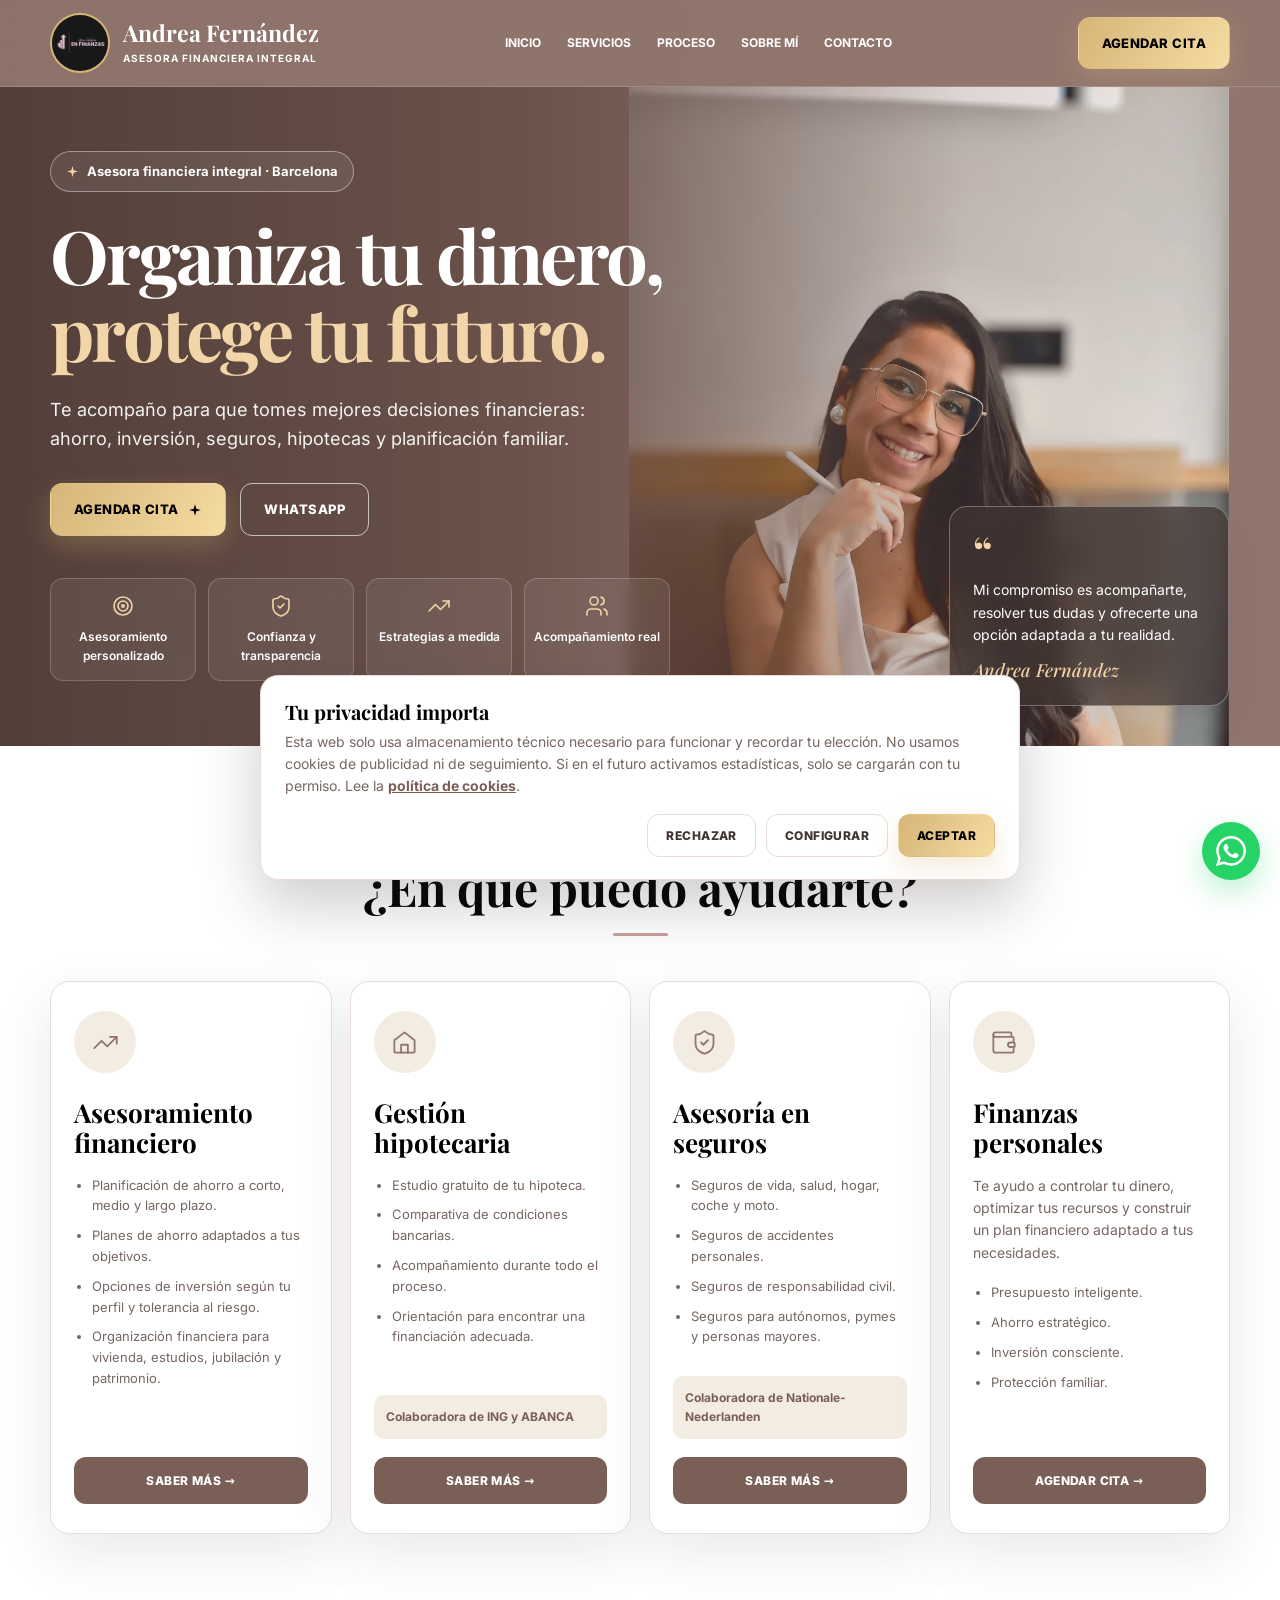
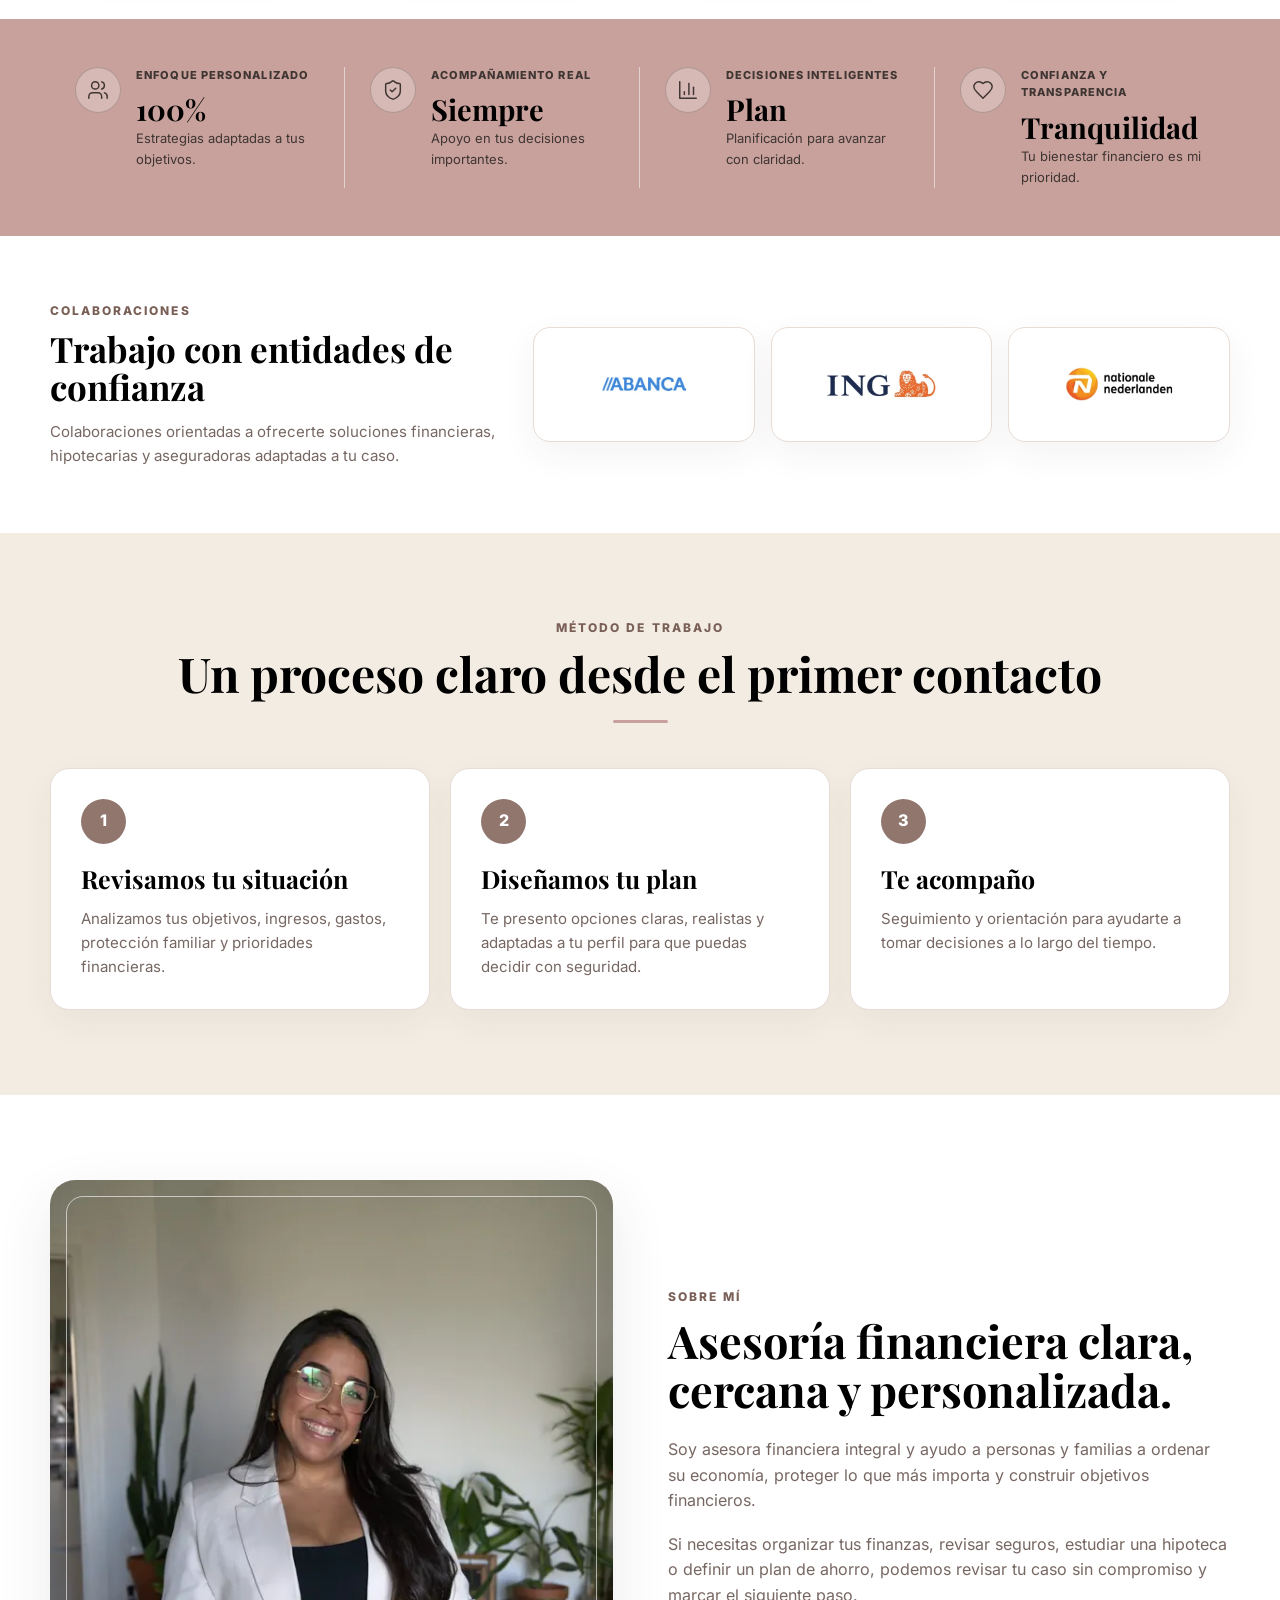
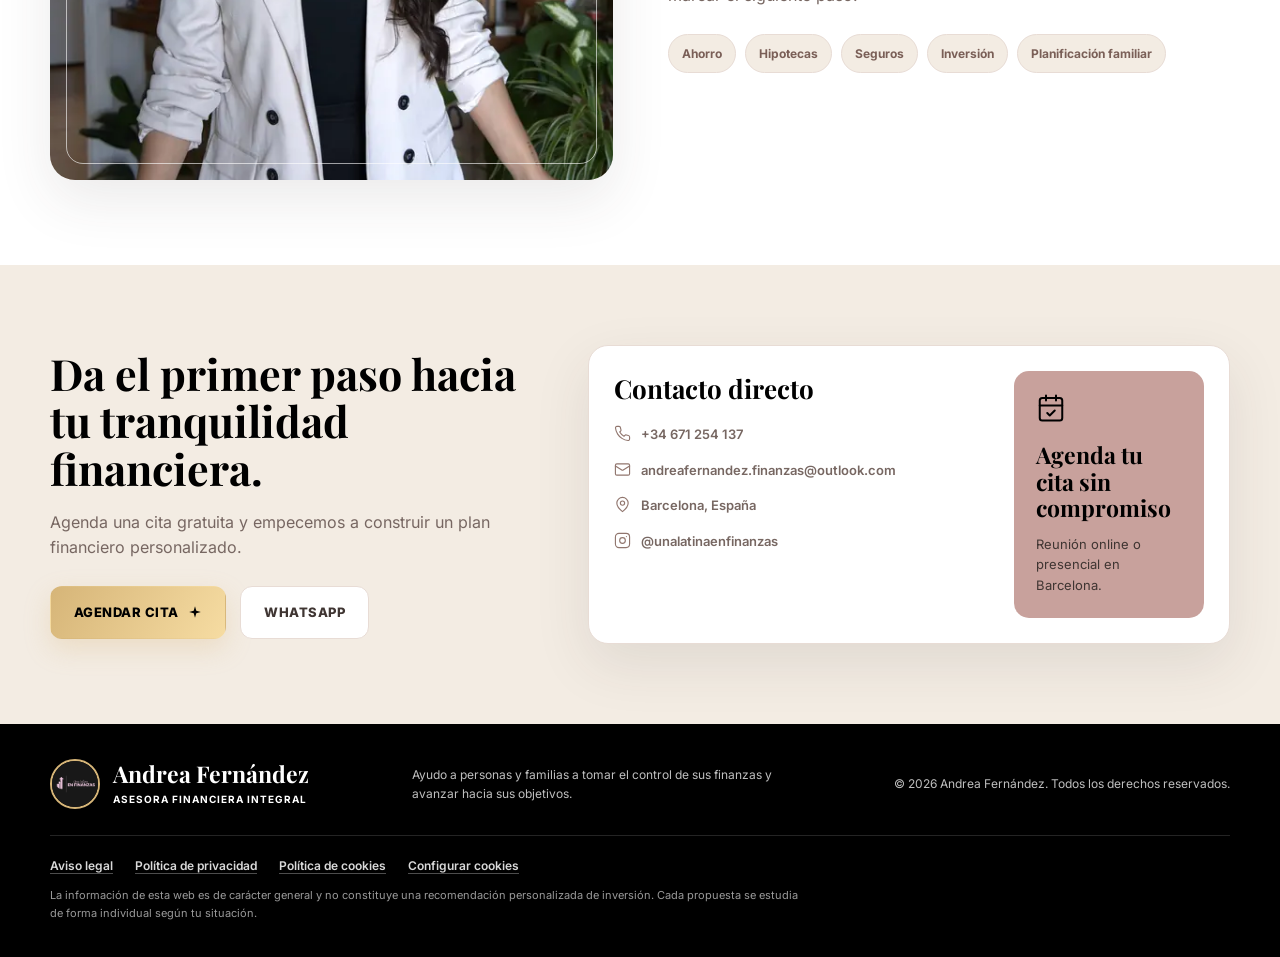
==== commit 7e640ccc: "Descriptive cookie link text Co-Authored-By: Claude Opus 5.5 <noreply@anthropic.com>" ====
--- a/index.html
+++ b/index.html
@@ -401,7 +401,7 @@
   <div class="cookie-banner" id="cookieBanner" role="dialog" aria-modal="false" aria-labelledby="cookieTitle" aria-describedby="cookieText" hidden>
     <div class="cookie-box">
       <p class="cookie-title" id="cookieTitle">Tu privacidad importa</p>
-      <p id="cookieText">Esta web solo usa almacenamiento técnico necesario para funcionar y recordar tu elección. No usamos cookies de publicidad ni de seguimiento. Si en el futuro activamos estadísticas, solo se cargarán con tu permiso. <a href="/cookies">Más información</a>.</p>
+      <p id="cookieText">Esta web solo usa almacenamiento técnico necesario para funcionar y recordar tu elección. No usamos cookies de publicidad ni de seguimiento. Si en el futuro activamos estadísticas, solo se cargarán con tu permiso. Lee la <a href="/cookies">política de cookies</a>.</p>
       <div class="cookie-options" id="cookieOptions" hidden>
         <label class="cookie-option"><input type="checkbox" checked disabled> <span><strong>Necesarias</strong> · Siempre activas. Guardan tu elección sobre cookies.</span></label>
         <label class="cookie-option"><input type="checkbox" id="cookieAnalytics"> <span><strong>Estadísticas</strong> · Nos ayudarían a entender cómo se usa la web. Ahora mismo no hay ninguna activa.</span></label>
--- a/styles.css
+++ b/styles.css
@@ -168,7 +168,7 @@
   font-weight: 700;
   letter-spacing: .1em;
   text-transform: uppercase;
-  opacity: .9;
+  opacity: 1;
 }
 .nav-links {
   display: flex;
